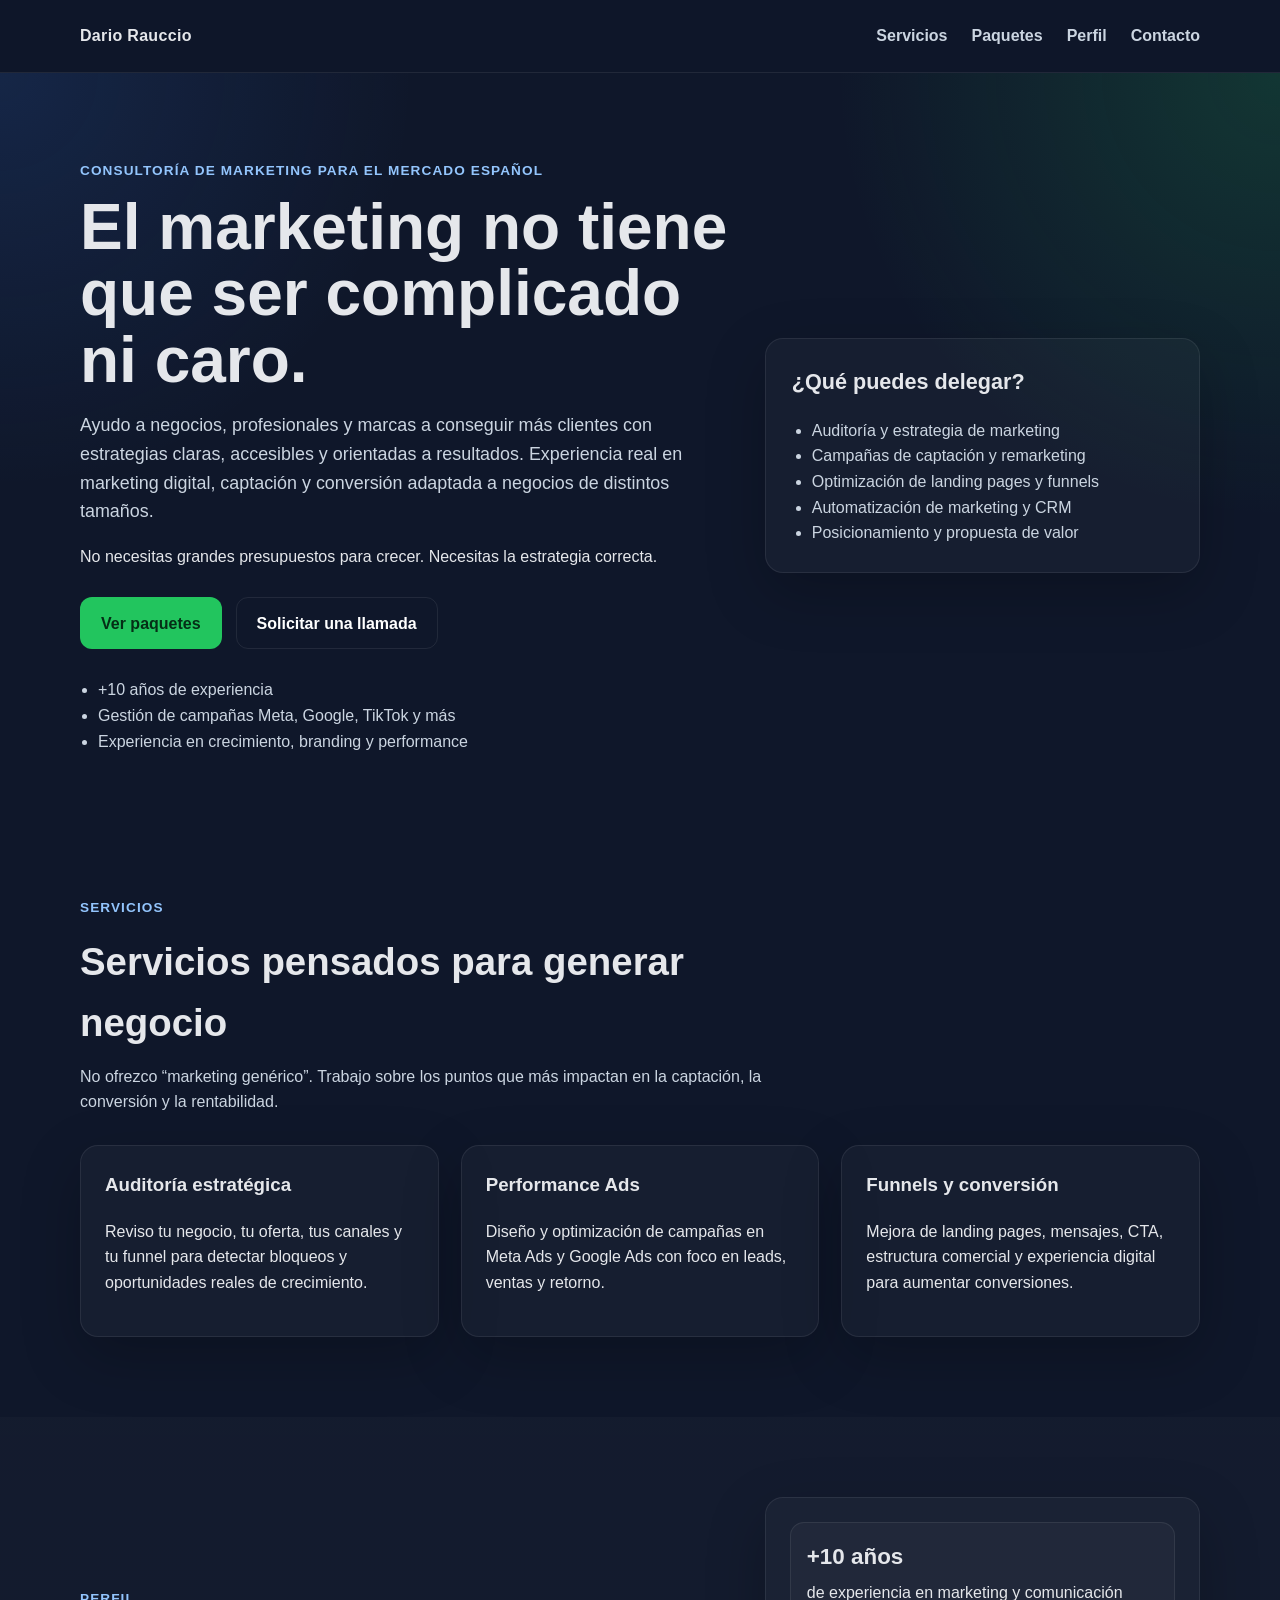
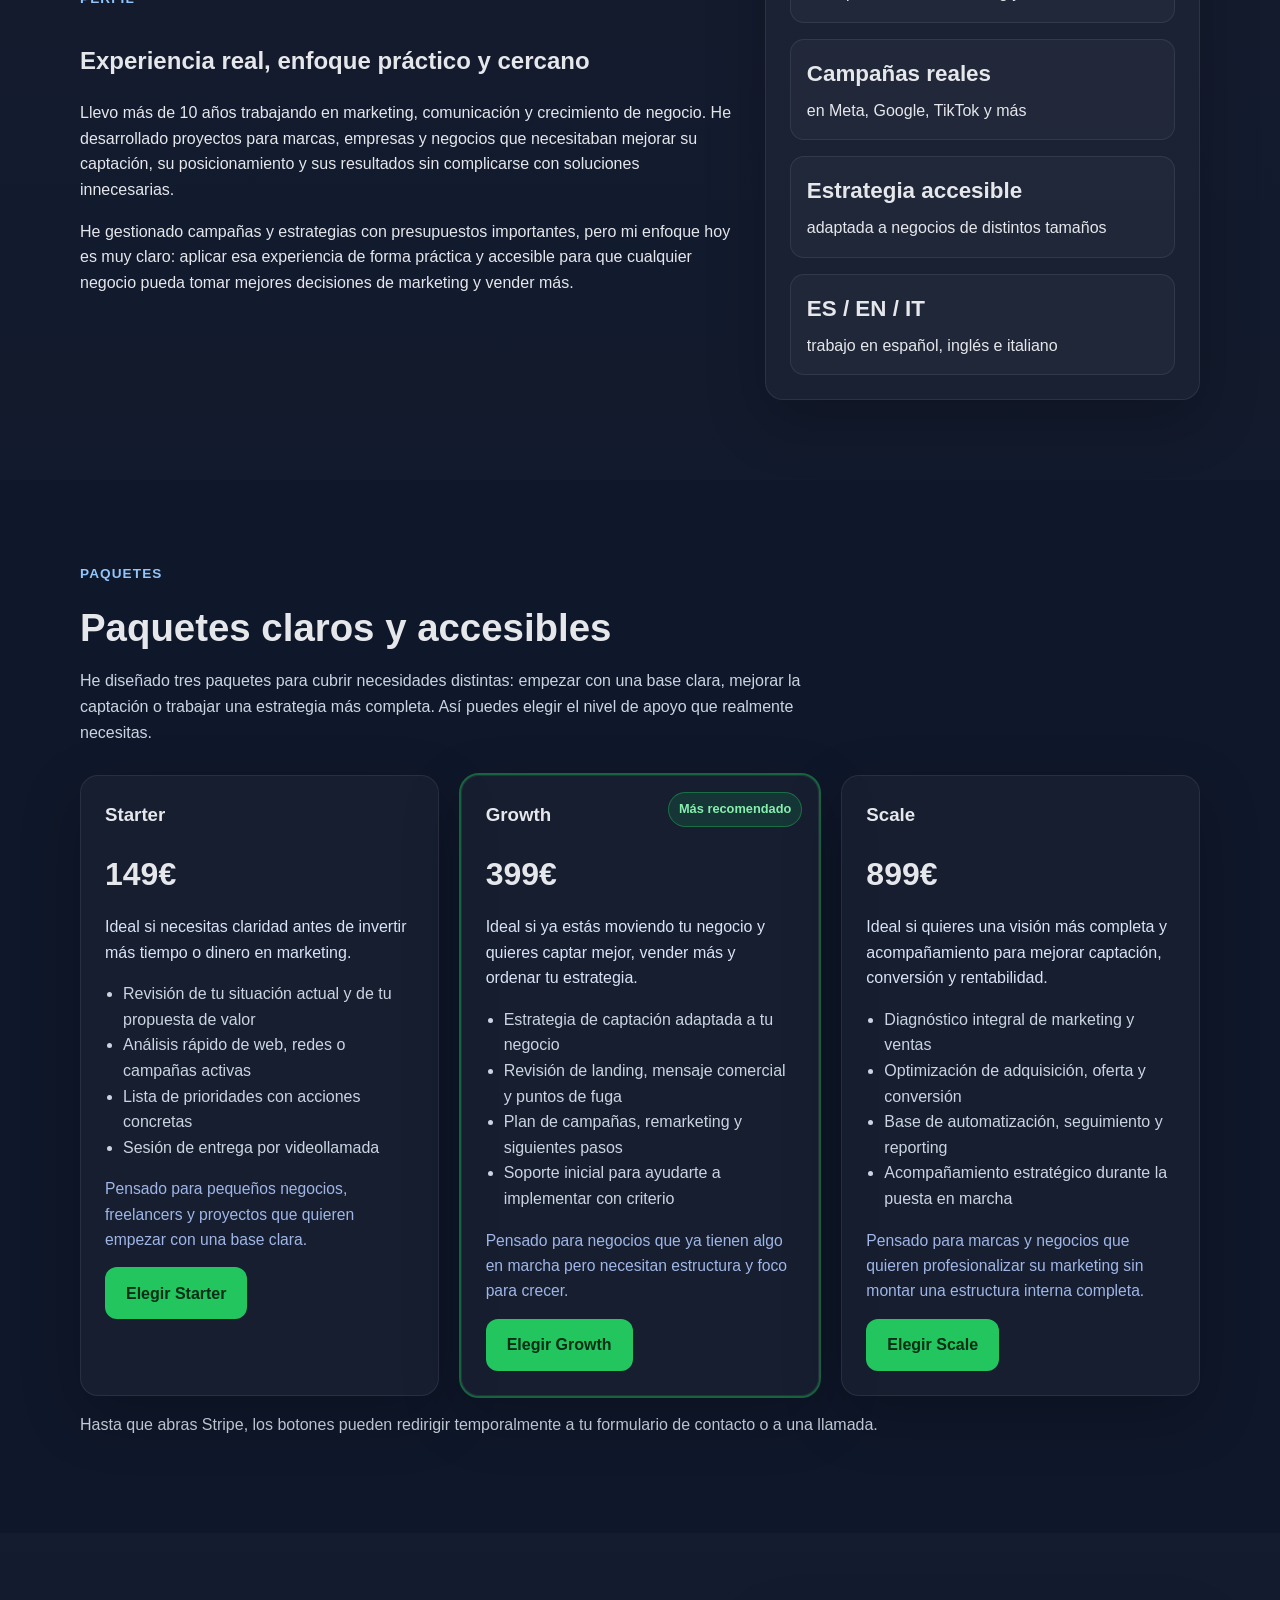
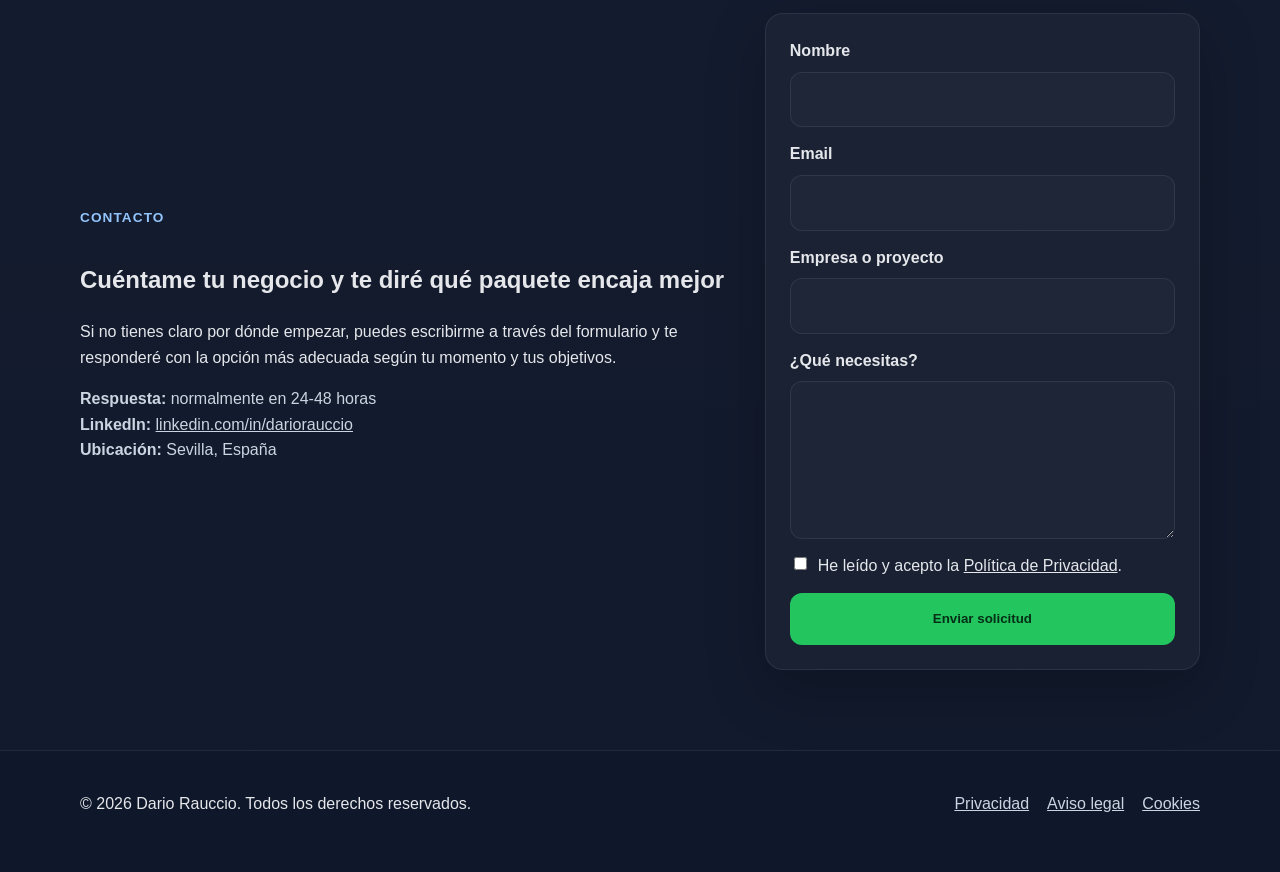
==== index.html @ 6ee41f01 "Add files via upload" ====
<!DOCTYPE html>
<html lang="es">
<head>
  <meta charset="UTF-8">
  <meta name="viewport" content="width=device-width, initial-scale=1.0">
  <title>Dario Rauccio | Consultor de Marketing en España</title>
  <meta name="description" content="Consultoría de marketing y digital marketing en España. Estrategia, performance ads, funnels y optimización de conversión para negocios que quieren crecer.">
  <meta name="robots" content="index,follow">
  <meta name="theme-color" content="#0f172a">
  <meta property="og:title" content="Dario Rauccio | Consultor de Marketing en España">
  <meta property="og:description" content="Estrategia, performance ads, funnels y crecimiento para negocios en España.">
  <meta property="og:type" content="website">
  <meta property="og:locale" content="es_ES">
  <link rel="stylesheet" href="styles.css">
  <script defer src="script.js"></script>
</head>
<body>
  <div class="topbar">
    <div class="container topbar-inner">
      <a href="#inicio" class="brand">Dario Rauccio</a>
      <button class="menu-toggle" aria-label="Abrir menú" aria-expanded="false">☰</button>
      <nav class="nav" id="mainNav">
        <a href="#servicios">Servicios</a>
        <a href="#paquetes">Paquetes</a>
        <a href="#sobre-mi">Perfil</a>
        <a href="#contacto">Contacto</a>
      </nav>
    </div>
  </div>

  <header class="hero" id="inicio">
    <div class="container hero-grid">
      <div>
        <span class="eyebrow">Consultoría de marketing para el mercado español</span>
        <h1>El marketing no tiene que ser complicado ni caro.</h1>
        <p class="lead">Ayudo a negocios, profesionales y marcas a conseguir más clientes con estrategias claras, accesibles y orientadas a resultados. Experiencia real en marketing digital, captación y conversión adaptada a negocios de distintos tamaños.</p>
        <p class="hero-soft-note">No necesitas grandes presupuestos para crecer. Necesitas la estrategia correcta.</p>
        <div class="hero-ctas">
          <a class="btn btn-primary" href="#paquetes">Ver paquetes</a>
          <a class="btn btn-secondary" href="#contacto">Solicitar una llamada</a>
        </div>
        <ul class="mini-proof" aria-label="Pruebas de credibilidad">
          <li>+10 años de experiencia</li>
          <li>Gestión de campañas Meta, Google, TikTok y más</li>
          <li>Experiencia en crecimiento, branding y performance</li>
        </ul>
      </div>
      <div class="hero-card">
        <h2>¿Qué puedes delegar?</h2>
        <ul>
          <li>Auditoría y estrategia de marketing</li>
          <li>Campañas de captación y remarketing</li>
          <li>Optimización de landing pages y funnels</li>
          <li>Automatización de marketing y CRM</li>
          <li>Posicionamiento y propuesta de valor</li>
        </ul>
      </div>
    </div>
  </header>

  <section class="section" id="servicios">
    <div class="container">
      <div class="section-head">
        <span class="eyebrow">Servicios</span>
        <h2>Servicios pensados para generar negocio</h2>
        <p>No ofrezco “marketing genérico”. Trabajo sobre los puntos que más impactan en la captación, la conversión y la rentabilidad.</p>
      </div>
      <div class="grid cards-3">
        <article class="card">
          <h3>Auditoría estratégica</h3>
          <p>Reviso tu negocio, tu oferta, tus canales y tu funnel para detectar bloqueos y oportunidades reales de crecimiento.</p>
        </article>
        <article class="card">
          <h3>Performance Ads</h3>
          <p>Diseño y optimización de campañas en Meta Ads y Google Ads con foco en leads, ventas y retorno.</p>
        </article>
        <article class="card">
          <h3>Funnels y conversión</h3>
          <p>Mejora de landing pages, mensajes, CTA, estructura comercial y experiencia digital para aumentar conversiones.</p>
        </article>
      </div>
    </div>
  </section>

  <section class="section alt" id="sobre-mi">
    <div class="container about-grid">
      <div>
        <span class="eyebrow">Perfil</span>
        <h2>Experiencia real, enfoque práctico y cercano</h2>
        <p>Llevo más de 10 años trabajando en marketing, comunicación y crecimiento de negocio. He desarrollado proyectos para marcas, empresas y negocios que necesitaban mejorar su captación, su posicionamiento y sus resultados sin complicarse con soluciones innecesarias.</p>
        <p>He gestionado campañas y estrategias con presupuestos importantes, pero mi enfoque hoy es muy claro: aplicar esa experiencia de forma práctica y accesible para que cualquier negocio pueda tomar mejores decisiones de marketing y vender más.</p>
      </div>
      <div class="stats-card">
        <div class="stat"><strong>+10 años</strong><span>de experiencia en marketing y comunicación</span></div>
        <div class="stat"><strong>Campañas reales</strong><span>en Meta, Google, TikTok y más</span></div>
        <div class="stat"><strong>Estrategia accesible</strong><span>adaptada a negocios de distintos tamaños</span></div>
        <div class="stat"><strong>ES / EN / IT</strong><span>trabajo en español, inglés e italiano</span></div>
      </div>
    </div>
  </section>

  <section class="section" id="paquetes">
    <div class="container">
      <div class="section-head">
        <span class="eyebrow">Paquetes</span>
        <h2>Paquetes claros y accesibles</h2>
        <p>He diseñado tres paquetes para cubrir necesidades distintas: empezar con una base clara, mejorar la captación o trabajar una estrategia más completa. Así puedes elegir el nivel de apoyo que realmente necesitas.</p>
      </div>
      <div class="grid pricing-grid">
        <article class="price-card">
          <h3>Starter</h3>
          <p class="price">149€</p>
          <p class="package-intro">Ideal si necesitas claridad antes de invertir más tiempo o dinero en marketing.</p>
          <ul>
            <li>Revisión de tu situación actual y de tu propuesta de valor</li>
            <li>Análisis rápido de web, redes o campañas activas</li>
            <li>Lista de prioridades con acciones concretas</li>
            <li>Sesión de entrega por videollamada</li>
          </ul>
          <p class="package-note">Pensado para pequeños negocios, freelancers y proyectos que quieren empezar con una base clara.</p>
          <a class="btn btn-primary stripe-link" data-link="STRIPE_PAYMENT_LINK_STARTER" href="#" rel="nofollow">Elegir Starter</a>
        </article>
        <article class="price-card featured">
          <div class="badge">Más recomendado</div>
          <h3>Growth</h3>
          <p class="price">399€</p>
          <p class="package-intro">Ideal si ya estás moviendo tu negocio y quieres captar mejor, vender más y ordenar tu estrategia.</p>
          <ul>
            <li>Estrategia de captación adaptada a tu negocio</li>
            <li>Revisión de landing, mensaje comercial y puntos de fuga</li>
            <li>Plan de campañas, remarketing y siguientes pasos</li>
            <li>Soporte inicial para ayudarte a implementar con criterio</li>
          </ul>
          <p class="package-note">Pensado para negocios que ya tienen algo en marcha pero necesitan estructura y foco para crecer.</p>
          <a class="btn btn-primary stripe-link" data-link="STRIPE_PAYMENT_LINK_GROWTH" href="#" rel="nofollow">Elegir Growth</a>
        </article>
        <article class="price-card">
          <h3>Scale</h3>
          <p class="price">899€</p>
          <p class="package-intro">Ideal si quieres una visión más completa y acompañamiento para mejorar captación, conversión y rentabilidad.</p>
          <ul>
            <li>Diagnóstico integral de marketing y ventas</li>
            <li>Optimización de adquisición, oferta y conversión</li>
            <li>Base de automatización, seguimiento y reporting</li>
            <li>Acompañamiento estratégico durante la puesta en marcha</li>
          </ul>
          <p class="package-note">Pensado para marcas y negocios que quieren profesionalizar su marketing sin montar una estructura interna completa.</p>
          <a class="btn btn-primary stripe-link" data-link="STRIPE_PAYMENT_LINK_SCALE" href="#" rel="nofollow">Elegir Scale</a>
        </article>
      </div>
      <p class="note">Hasta que abras Stripe, los botones pueden redirigir temporalmente a tu formulario de contacto o a una llamada.</p>
    </div>
  </section>

  <section class="section alt" id="contacto">
    <div class="container contact-grid">
      <div>
        <span class="eyebrow">Contacto</span>
        <h2>Cuéntame tu negocio y te diré qué paquete encaja mejor</h2>
        <p>Si no tienes claro por dónde empezar, puedes escribirme a través del formulario y te responderé con la opción más adecuada según tu momento y tus objetivos.</p>
        <ul class="contact-list">
          <li><strong>Respuesta:</strong> normalmente en 24-48 horas</li>
          <li><strong>LinkedIn:</strong> <a href="https://linkedin.com/in/dariorauccio" target="_blank" rel="noopener">linkedin.com/in/dariorauccio</a></li>
          <li><strong>Ubicación:</strong> Sevilla, España</li>
        </ul>
      </div>
      <form class="contact-form" action="https://formsubmit.co/TU_EMAIL_AQUI" method="POST">
        <input type="hidden" name="_subject" value="Nueva solicitud desde dariorauccio.com">
        <input type="hidden" name="_captcha" value="false">
        <input type="hidden" name="_next" value="https://dariorauccio.com/gracias.html">
        <label>
          Nombre
          <input type="text" name="nombre" required>
        </label>
        <label>
          Email
          <input type="email" name="email" required>
        </label>
        <label>
          Empresa o proyecto
          <input type="text" name="empresa">
        </label>
        <label>
          ¿Qué necesitas?
          <textarea name="mensaje" rows="5" required></textarea>
        </label>
        <label class="checkbox">
          <input type="checkbox" required>
          <span>He leído y acepto la <a href="privacidad.html">Política de Privacidad</a>.</span>
        </label>
        <button class="btn btn-primary" type="submit">Enviar solicitud</button>
      </form>
    </div>
  </section>

  <footer class="footer">
    <div class="container footer-inner">
      <p>© <span id="year"></span> Dario Rauccio. Todos los derechos reservados.</p>
      <div class="footer-links">
        <a href="privacidad.html">Privacidad</a>
        <a href="aviso-legal.html">Aviso legal</a>
        <a href="cookies.html">Cookies</a>
      </div>
    </div>
  </footer>
</body>
</html>
---- styles.css ----
:root {
  --bg: #0f172a;
  --bg-alt: #111827;
  --card: #1e293b;
  --text: #e5e7eb;
  --muted: #cbd5e1;
  --line: rgba(255,255,255,.08);
  --primary: #22c55e;
  --primary-dark: #16a34a;
  --white: #ffffff;
  --shadow: 0 20px 60px rgba(0,0,0,.22);
  --radius: 18px;
}

* { box-sizing: border-box; }
html { scroll-behavior: smooth; }
body {
  margin: 0;
  font-family: Inter, Arial, Helvetica, sans-serif;
  background: var(--bg);
  color: var(--text);
  line-height: 1.6;
}
a { color: inherit; }
img { max-width: 100%; height: auto; display: block; }
.container { width: min(1120px, 92%); margin: 0 auto; }
.section { padding: 80px 0; }
.alt { background: linear-gradient(180deg, rgba(255,255,255,.02), rgba(255,255,255,.01)); }
.eyebrow {
  display: inline-block;
  margin-bottom: 12px;
  font-size: .85rem;
  font-weight: 700;
  letter-spacing: .08em;
  text-transform: uppercase;
  color: #93c5fd;
}
.topbar {
  position: sticky;
  top: 0;
  z-index: 50;
  background: rgba(15,23,42,.9);
  backdrop-filter: blur(10px);
  border-bottom: 1px solid var(--line);
}
.topbar-inner {
  display: flex;
  align-items: center;
  justify-content: space-between;
  min-height: 72px;
  gap: 20px;
}
.brand {
  text-decoration: none;
  font-weight: 800;
  letter-spacing: .02em;
}
.nav {
  display: flex;
  gap: 24px;
}
.nav a {
  text-decoration: none;
  color: var(--muted);
  font-weight: 600;
}
.nav a:hover { color: var(--white); }
.menu-toggle {
  display: none;
  background: transparent;
  color: var(--white);
  border: 1px solid var(--line);
  border-radius: 10px;
  padding: 10px 12px;
}
.hero {
  padding: 84px 0 60px;
  background:
    radial-gradient(circle at top right, rgba(34,197,94,.18), transparent 30%),
    radial-gradient(circle at top left, rgba(59,130,246,.14), transparent 28%),
    var(--bg);
}
.hero-grid,
.about-grid,
.contact-grid {
  display: grid;
  grid-template-columns: 1.2fr .8fr;
  gap: 32px;
  align-items: center;
}
.hero h1 {
  font-size: clamp(2.3rem, 5vw, 4.5rem);
  line-height: 1.04;
  margin: 0 0 16px;
}
.lead { font-size: 1.12rem; color: var(--muted); max-width: 65ch; }
.hero-ctas { display: flex; flex-wrap: wrap; gap: 14px; margin: 28px 0; }
.btn {
  display: inline-flex;
  align-items: center;
  justify-content: center;
  min-height: 52px;
  padding: 0 20px;
  border-radius: 12px;
  text-decoration: none;
  font-weight: 800;
  border: 1px solid transparent;
  transition: .2s ease;
}
.btn-primary {
  background: var(--primary);
  color: #052e16;
}
.btn-primary:hover { background: var(--primary-dark); transform: translateY(-1px); }
.btn-secondary {
  border-color: var(--line);
  color: var(--white);
}
.btn-secondary:hover { background: rgba(255,255,255,.04); }
.mini-proof {
  margin: 22px 0 0;
  padding-left: 18px;
  color: var(--muted);
}
.hero-card,
.card,
.price-card,
.stats-card,
.contact-form,
.legal-card {
  background: rgba(255,255,255,.03);
  border: 1px solid var(--line);
  border-radius: var(--radius);
  box-shadow: var(--shadow);
}
.hero-card { padding: 26px; }
.hero-card h2 { margin-top: 0; font-size: 1.35rem; }
.hero-card ul { margin: 0; padding-left: 20px; color: var(--muted); }
.section-head { max-width: 760px; margin-bottom: 30px; }
.section-head h2 { margin: 0 0 10px; font-size: clamp(1.8rem, 3vw, 2.6rem); }
.section-head p { margin: 0; color: var(--muted); }
.grid { display: grid; gap: 22px; }
.cards-3 { grid-template-columns: repeat(3, 1fr); }
.card, .price-card { padding: 24px; }
.card h3, .price-card h3 { margin-top: 0; }
.price-card { position: relative; }
.price-card ul { padding-left: 18px; color: var(--muted); }
.price { font-size: 2rem; font-weight: 800; margin: 8px 0 14px; }
.pricing-grid { grid-template-columns: repeat(3, 1fr); align-items: stretch; }
.featured { outline: 2px solid rgba(34,197,94,.45); }
.badge {
  position: absolute;
  top: 16px;
  right: 16px;
  background: rgba(34,197,94,.14);
  border: 1px solid rgba(34,197,94,.4);
  color: #86efac;
  padding: 6px 10px;
  border-radius: 999px;
  font-size: .8rem;
  font-weight: 800;
}
.stats-card { padding: 24px; display: grid; gap: 16px; }
.stat {
  padding: 16px;
  border-radius: 14px;
  background: rgba(255,255,255,.03);
  border: 1px solid var(--line);
}
.stat strong {
  display: block;
  font-size: 1.4rem;
  margin-bottom: 6px;
}
.note { color: var(--muted); margin-top: 16px; }
.contact-list { list-style: none; padding: 0; color: var(--muted); }
.contact-form {
  padding: 24px;
  display: grid;
  gap: 14px;
}
.contact-form label { display: grid; gap: 8px; font-weight: 600; }
.contact-form input,
.contact-form textarea {
  width: 100%;
  background: rgba(255,255,255,.02);
  color: var(--white);
  border: 1px solid var(--line);
  border-radius: 12px;
  padding: 14px 14px;
  font: inherit;
}
.checkbox {
  display: flex !important;
  align-items: flex-start;
  gap: 10px;
  font-weight: 400 !important;
}
.checkbox input { width: auto; margin-top: 4px; }
.footer {
  border-top: 1px solid var(--line);
  padding: 24px 0 40px;
}
.footer-inner {
  display: flex;
  align-items: center;
  justify-content: space-between;
  gap: 16px;
  flex-wrap: wrap;
}
.footer-links { display: flex; gap: 18px; color: var(--muted); }

.legal-wrapper { padding: 70px 0; }
.legal-card {
  padding: 28px;
  width: min(900px, 92%);
  margin: 0 auto;
}
.legal-card h1 { margin-top: 0; font-size: clamp(2rem, 3vw, 2.8rem); }
.legal-card h2 { margin-top: 28px; }
.legal-card p, .legal-card li { color: var(--muted); }

@media (max-width: 980px) {
  .cards-3,
  .pricing-grid,
  .hero-grid,
  .about-grid,
  .contact-grid {
    grid-template-columns: 1fr;
  }
}

@media (max-width: 760px) {
  .section { padding: 64px 0; }
  .menu-toggle { display: inline-flex; }
  .nav {
    position: absolute;
    top: 72px;
    left: 0;
    right: 0;
    background: rgba(15,23,42,.98);
    border-bottom: 1px solid var(--line);
    display: none;
    flex-direction: column;
    padding: 14px 4%;
    gap: 14px;
  }
  .nav.open { display: flex; }
  .hero { padding-top: 56px; }
  .hero h1 { font-size: 2.2rem; }
  .lead { font-size: 1rem; }
  .btn { width: 100%; }
  .hero-ctas { flex-direction: column; }
}


.hero-soft-note {
  margin-top: 1rem;
  color: var(--text-soft);
  font-size: 1rem;
}


.package-intro{
  margin: 0 0 14px;
  color: #d9e3f7;
}

.package-note{
  margin-top: 14px;
  color: #9fb6e6;
  font-size: 0.98rem;
}
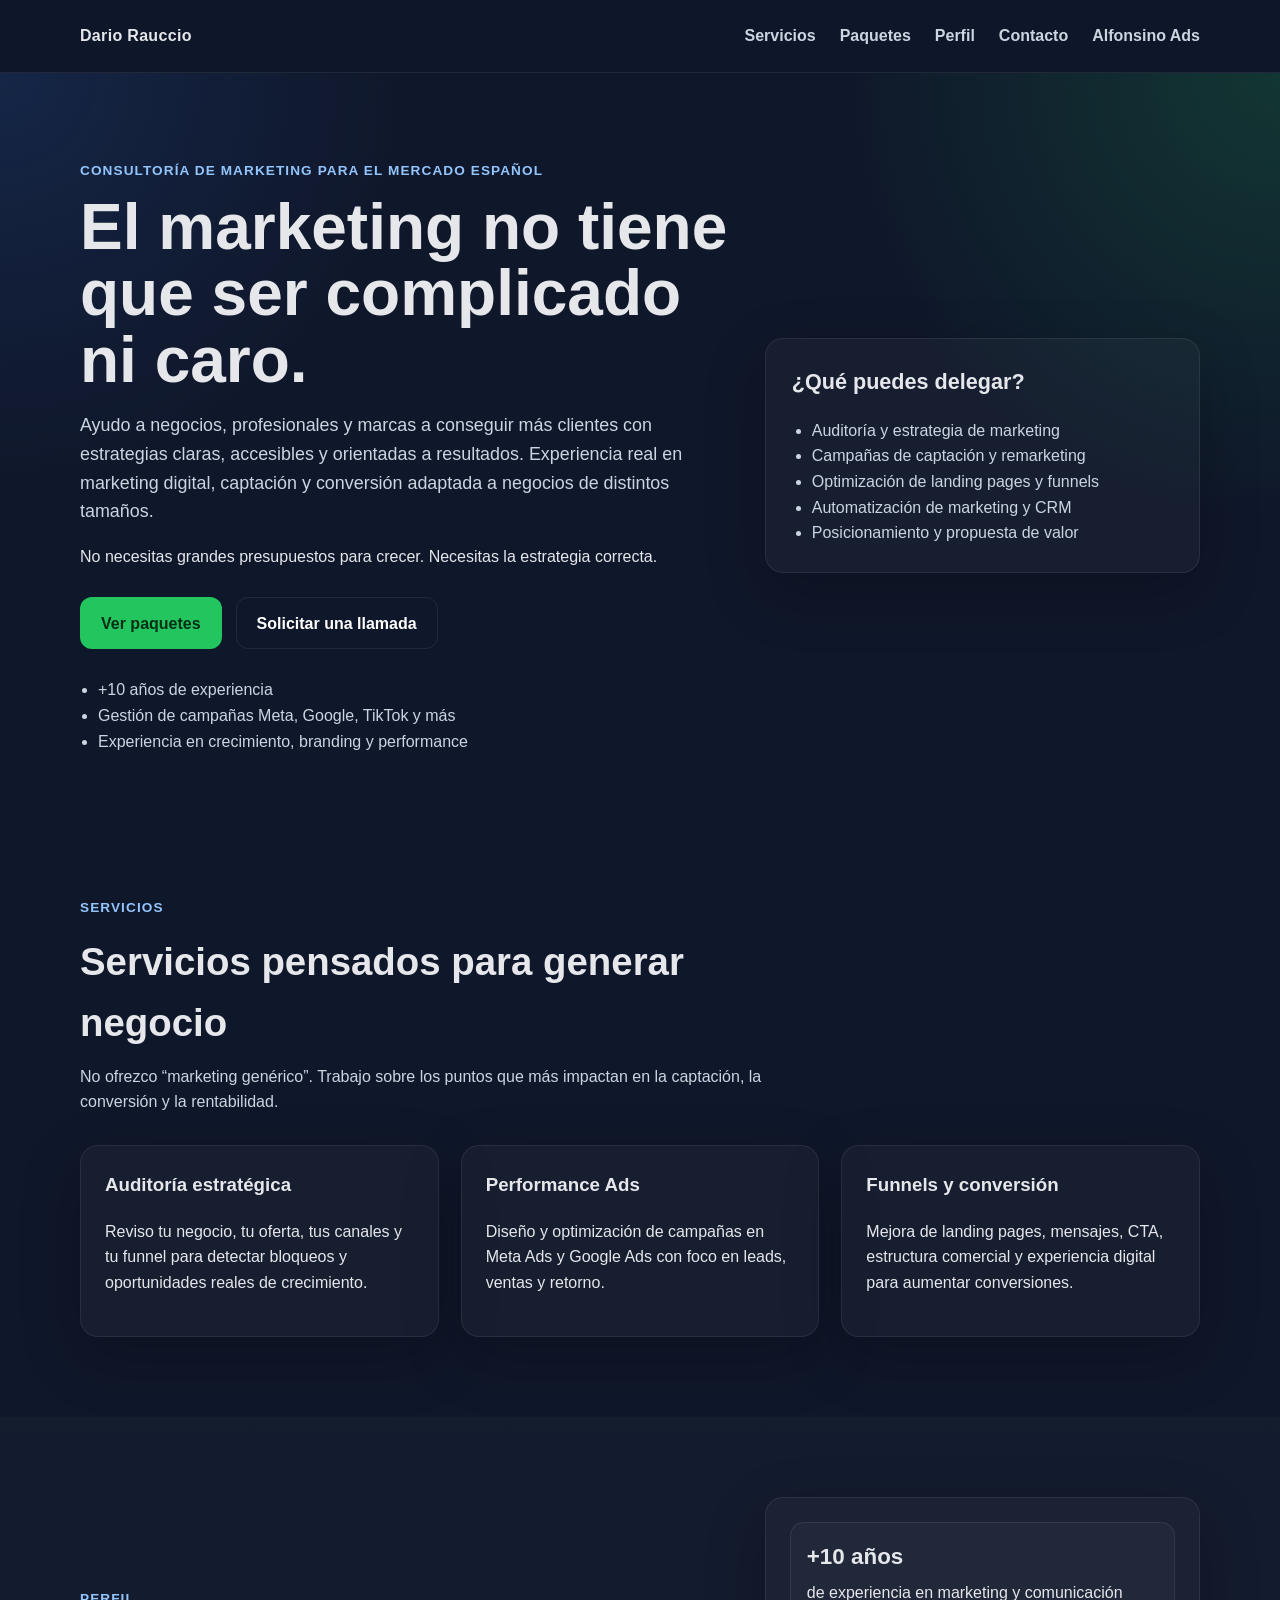
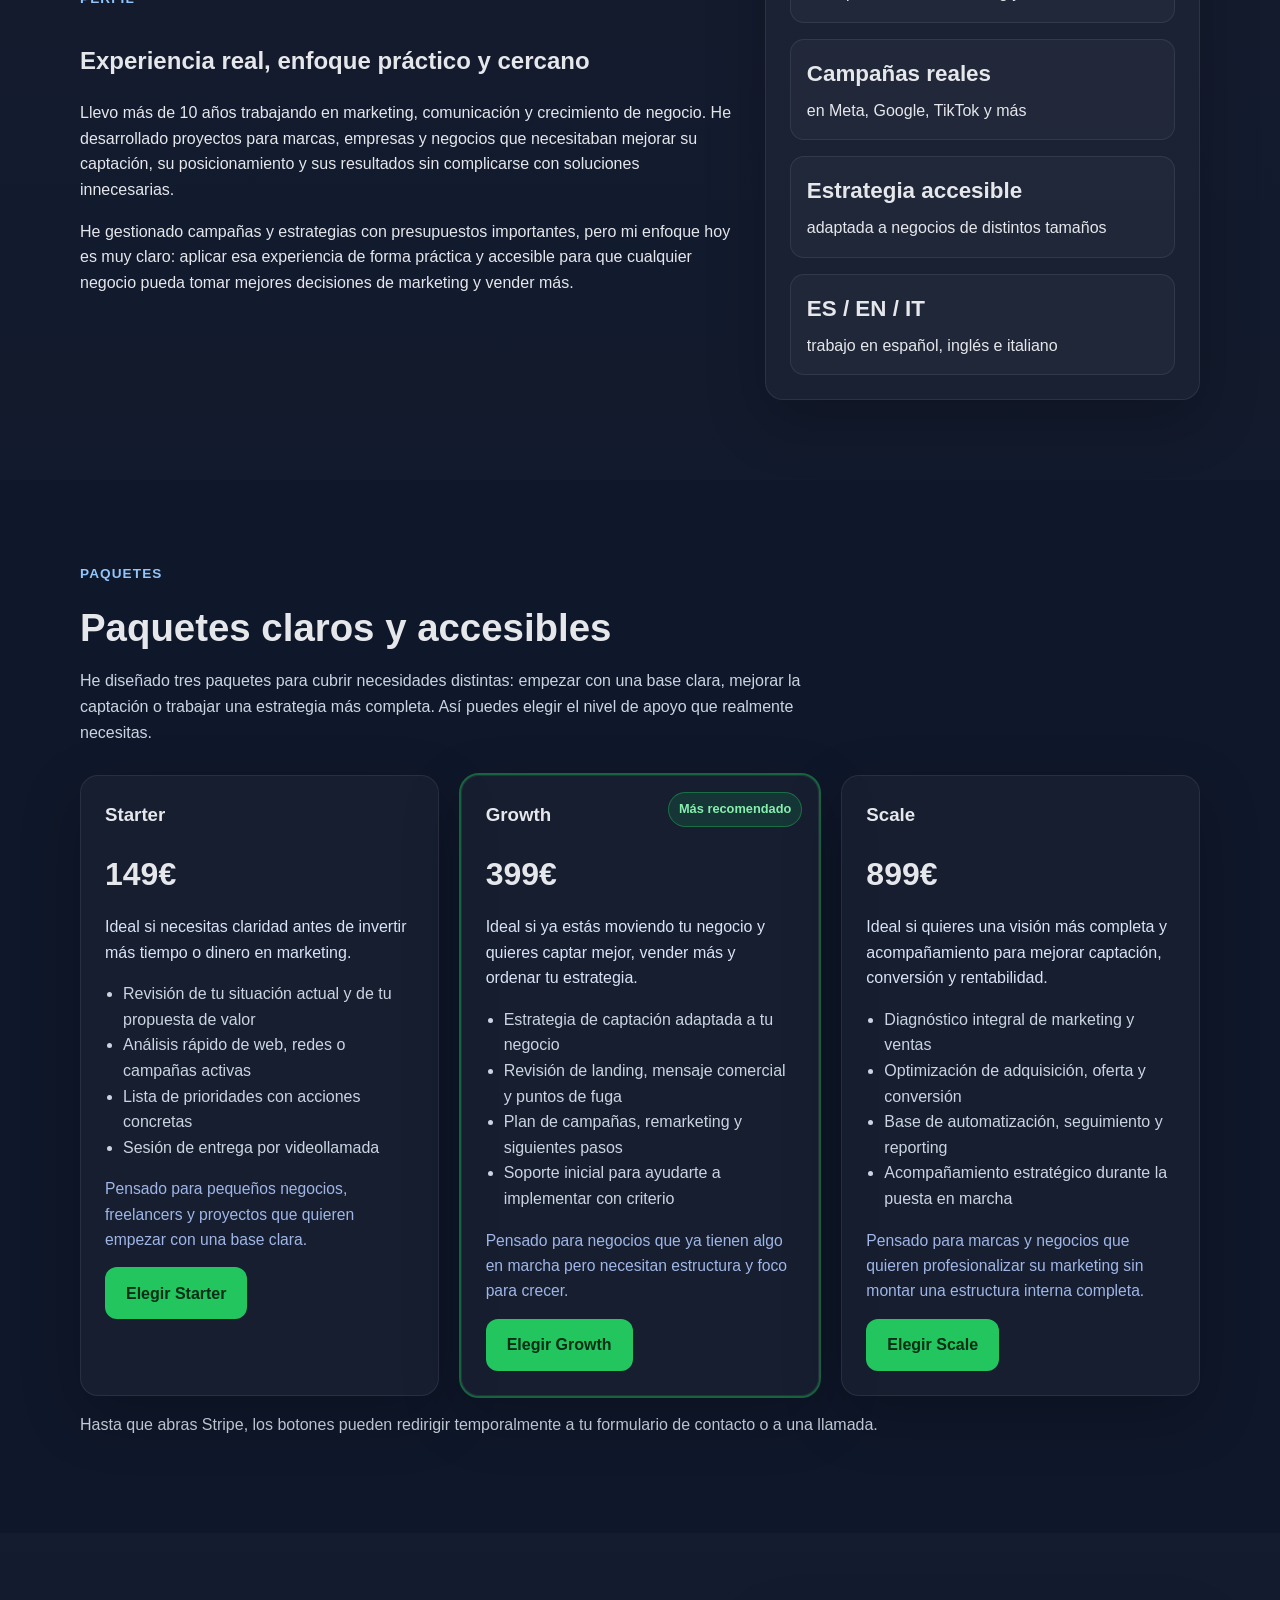
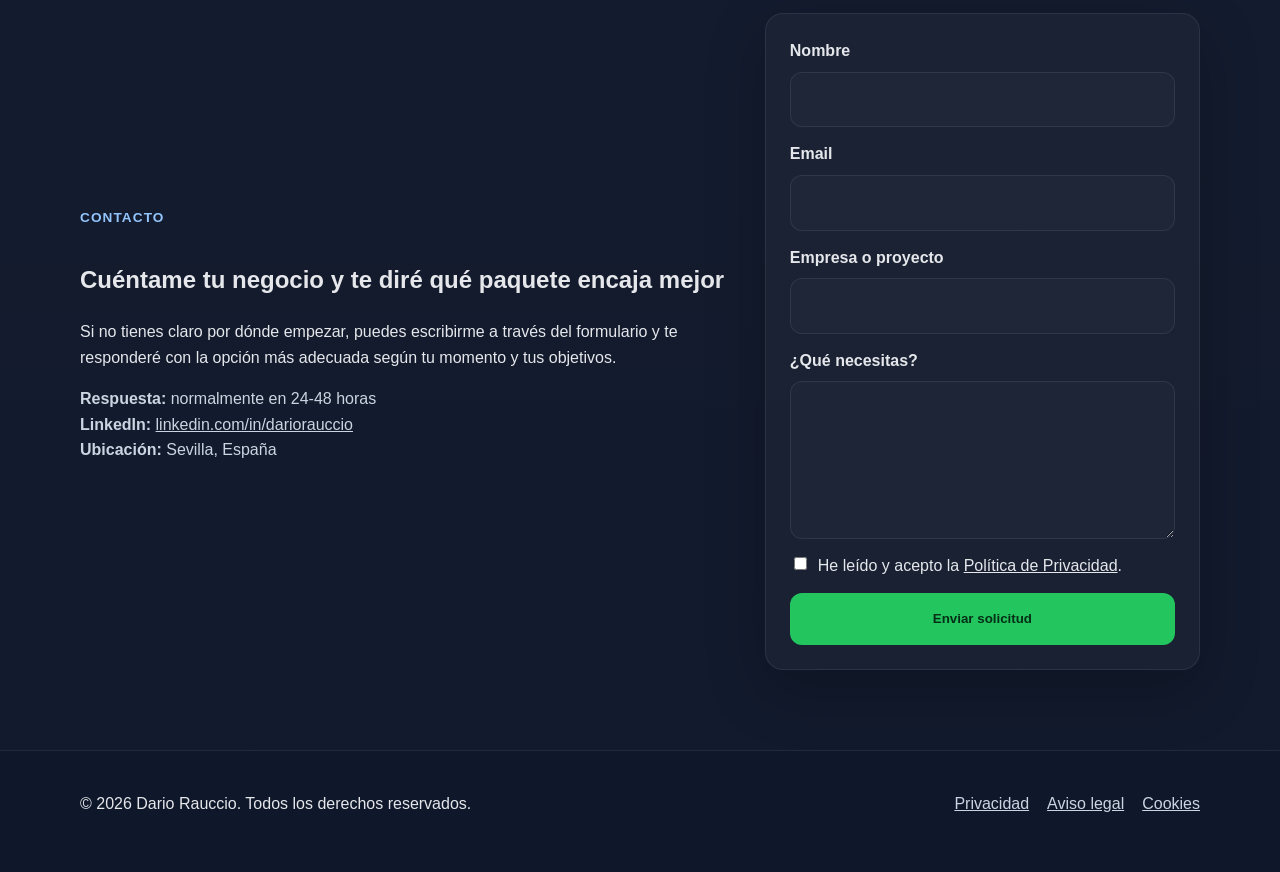
==== commit b7a7b152: "Clarify access to Alfonsino creatives" ====
--- a/index.html
+++ b/index.html
@@ -24,6 +24,7 @@
         <a href="#paquetes">Paquetes</a>
         <a href="#sobre-mi">Perfil</a>
         <a href="#contacto">Contacto</a>
+        <a href="alfonsino-meta-ads.html">Alfonsino Ads</a>
       </nav>
     </div>
   </div>
--- a/styles.css
+++ b/styles.css
@@ -271,3 +271,416 @@
   color: #9fb6e6;
   font-size: 0.98rem;
 }
+
+/* Alfonsino Meta Ads concept page */
+.ads-page {
+  --alf-blue: #0583ff;
+  --alf-blue-dark: #006be0;
+  --alf-yellow: #ffe45c;
+  background: var(--alf-blue);
+  color: #fff;
+}
+.ads-topbar {
+  background: rgba(5, 131, 255, .88);
+}
+.ads-hero {
+  padding: 84px 0 72px;
+  background:
+    radial-gradient(circle at 80% 15%, rgba(255,255,255,.22), transparent 24%),
+    linear-gradient(180deg, #0787ff 0%, #0077f3 100%);
+  overflow: hidden;
+}
+.ads-hero-grid,
+.copy-grid,
+.production-grid {
+  display: grid;
+  grid-template-columns: 1fr 1fr;
+  gap: 34px;
+  align-items: center;
+}
+.ads-hero h1 {
+  max-width: 780px;
+  margin: 0 0 18px;
+  font-size: clamp(2.5rem, 5.4vw, 5rem);
+  line-height: .98;
+}
+.ads-eyebrow { color: #d7ecff; }
+.ads-btn-primary {
+  background: #fff;
+  color: var(--alf-blue-dark);
+}
+.ads-btn-primary:hover { transform: translateY(-1px); }
+.ads-btn-secondary {
+  border-color: rgba(255,255,255,.45);
+  color: #fff;
+}
+.phone-mockup {
+  width: min(380px, 100%);
+  margin-left: auto;
+  padding: 16px;
+  border-radius: 42px;
+  background: rgba(255,255,255,.22);
+  box-shadow: 0 30px 80px rgba(0, 36, 83, .34);
+}
+.ad-preview,
+.variant-screen {
+  position: relative;
+  min-height: 640px;
+  padding: 28px;
+  overflow: hidden;
+  border-radius: 30px;
+  background: var(--alf-blue);
+  box-shadow: inset 0 0 0 1px rgba(255,255,255,.24);
+}
+.alf-logo,
+.variant-logo {
+  display: inline-flex;
+  align-items: center;
+  gap: 8px;
+  font-size: 1.6rem;
+  font-weight: 900;
+  letter-spacing: .01em;
+}
+.alf-mark {
+  display: inline-grid;
+  place-items: center;
+  width: 38px;
+  height: 30px;
+  border-radius: 50% 50% 42% 42%;
+  background: #fff;
+  color: var(--alf-blue);
+  font-size: .7rem;
+}
+.summer-tag {
+  margin: 54px 0 6px;
+  font-weight: 900;
+  font-size: clamp(2.4rem, 8vw, 4.6rem);
+  line-height: .92;
+}
+.ad-preview h2 {
+  max-width: 300px;
+  margin: 0;
+  font-size: 1.42rem;
+  line-height: 1.18;
+}
+.food-stage {
+  position: absolute;
+  inset: auto 22px 88px;
+  height: 250px;
+}
+.food-card,
+.delivery-bag {
+  position: absolute;
+  display: grid;
+  place-items: center;
+  background: #f3d0a3;
+  box-shadow: 0 18px 36px rgba(0, 45, 95, .28);
+}
+.food-card {
+  width: 132px;
+  height: 112px;
+  border-radius: 28px;
+  font-size: 4.4rem;
+  animation: floatIn 5.6s ease-in-out infinite;
+}
+.burger { left: 8px; bottom: 28px; transform: rotate(-8deg); }
+.bowl { right: 6px; bottom: 0; animation-delay: .35s; }
+.delivery-bag {
+  right: 34px;
+  top: 4px;
+  width: 132px;
+  height: 150px;
+  border-radius: 8px 8px 18px 18px;
+  color: #7b5b35;
+  font-weight: 900;
+  transform: rotate(4deg);
+}
+.app-cta,
+.variant-cta {
+  position: absolute;
+  right: 24px;
+  bottom: 24px;
+  padding: 12px 16px;
+  border-radius: 999px;
+  background: #fff;
+  color: var(--alf-blue-dark);
+  font-weight: 900;
+  animation: ctaPulse 1.8s ease-in-out infinite;
+}
+.spark {
+  position: absolute;
+  color: #fff;
+  font-size: 2.1rem;
+  animation: twinkle 1.8s ease-in-out infinite;
+}
+.spark-one { left: 28px; top: 8px; }
+.spark-two { right: 10px; top: 112px; animation-delay: .5s; }
+.ads-section { background: #fff; color: #0f172a; }
+.ads-section.alt { background: #eaf5ff; }
+.ads-card,
+.variant-card,
+.script-card {
+  background: #fff;
+  border: 1px solid rgba(0, 77, 162, .12);
+  box-shadow: 0 18px 50px rgba(0, 65, 137, .12);
+}
+.ads-card p,
+.variant-card p,
+.spec-list,
+.script-card p,
+.copy-list { color: #38506b; }
+.variant-grid {
+  display: grid;
+  grid-template-columns: repeat(4, 1fr);
+  gap: 18px;
+}
+.variant-card {
+  padding: 16px;
+  border-radius: 24px;
+}
+.variant-card h3 { margin-bottom: 8px; }
+.variant-screen {
+  min-height: 390px;
+  border-radius: 22px;
+  padding: 18px;
+}
+.variant-screen strong {
+  display: block;
+  margin-top: 42px;
+  font-size: 1.85rem;
+  line-height: 1;
+}
+.variant-food {
+  position: absolute;
+  font-size: 3.6rem;
+  white-space: nowrap;
+}
+.row-one { left: 16px; bottom: 118px; animation: slideFood 4s ease-in-out infinite; }
+.row-two { left: 68px; bottom: 66px; animation: slideFood 4s ease-in-out infinite reverse; }
+.promo-badge {
+  position: absolute;
+  top: 78px;
+  right: 20px;
+  padding: 12px 14px;
+  border-radius: 999px;
+  background: var(--alf-yellow);
+  color: #663c00;
+  font-weight: 900;
+  animation: ctaPulse 1.4s ease-in-out infinite;
+}
+.big-food {
+  left: 50%;
+  bottom: 82px;
+  transform: translateX(-50%);
+  font-size: 6rem;
+  animation: floatIn 4s ease-in-out infinite;
+}
+.map-dots {
+  position: absolute;
+  inset: 124px 18px 90px;
+  border-radius: 24px;
+  background:
+    linear-gradient(135deg, rgba(255,255,255,.18), rgba(255,255,255,.04)),
+    repeating-linear-gradient(45deg, rgba(255,255,255,.12) 0 2px, transparent 2px 18px);
+}
+.map-dots i {
+  position: absolute;
+  width: 17px;
+  height: 17px;
+  border-radius: 50%;
+  background: #fff;
+  animation: dotPing 1.7s ease-in-out infinite;
+}
+.map-dots i:nth-child(1) { left: 22%; top: 28%; }
+.map-dots i:nth-child(2) { right: 22%; top: 45%; animation-delay: .35s; }
+.map-dots i:nth-child(3) { left: 48%; bottom: 20%; animation-delay: .7s; }
+.delivery-bag.mini {
+  left: 36px;
+  right: auto;
+  top: auto;
+  bottom: 92px;
+  width: 86px;
+  height: 98px;
+  font-size: .8rem;
+  animation: bagRoute 4s ease-in-out infinite;
+}
+.countdown-chips {
+  position: absolute;
+  left: 18px;
+  right: 18px;
+  bottom: 92px;
+  display: flex;
+  justify-content: space-between;
+}
+.countdown-chips span {
+  display: grid;
+  place-items: center;
+  width: 70px;
+  height: 70px;
+  border-radius: 22px;
+  background: rgba(255,255,255,.92);
+  font-size: 2.5rem;
+  animation: chipPop 3s ease-in-out infinite;
+}
+.countdown-chips span:nth-child(2) { animation-delay: .35s; }
+.countdown-chips span:nth-child(3) { animation-delay: .7s; }
+.copy-list,
+.spec-list { padding-left: 22px; }
+.copy-list li,
+.spec-list li { margin-bottom: 12px; }
+.script-card { padding: 24px; border-radius: 24px; }
+.ads-footer { background: #0578ee; border-top-color: rgba(255,255,255,.22); }
+
+@keyframes floatIn {
+  0%, 100% { transform: translateY(0) rotate(-4deg); }
+  50% { transform: translateY(-16px) rotate(4deg); }
+}
+@keyframes ctaPulse {
+  0%, 100% { transform: scale(1); }
+  50% { transform: scale(1.06); }
+}
+@keyframes twinkle {
+  0%, 100% { opacity: .4; transform: scale(.82) rotate(0deg); }
+  50% { opacity: 1; transform: scale(1.2) rotate(12deg); }
+}
+@keyframes slideFood {
+  0%, 100% { transform: translateX(-20px); }
+  50% { transform: translateX(26px); }
+}
+@keyframes dotPing {
+  0%, 100% { box-shadow: 0 0 0 0 rgba(255,255,255,.46); transform: scale(1); }
+  50% { box-shadow: 0 0 0 18px rgba(255,255,255,0); transform: scale(1.2); }
+}
+@keyframes bagRoute {
+  0%, 100% { transform: translate(0, 0) rotate(-5deg); }
+  50% { transform: translate(92px, -34px) rotate(6deg); }
+}
+@keyframes chipPop {
+  0%, 100% { transform: translateY(0) scale(.96); }
+  50% { transform: translateY(-14px) scale(1.05); }
+}
+
+@media (max-width: 1100px) {
+  .variant-grid { grid-template-columns: repeat(2, 1fr); }
+}
+
+@media (max-width: 760px) {
+  .ads-hero-grid,
+  .copy-grid,
+  .production-grid { grid-template-columns: 1fr; }
+  .phone-mockup { margin: 0; }
+  .ad-preview { min-height: 560px; }
+  .variant-grid { grid-template-columns: 1fr; }
+}
+.dynamic-kit-grid {
+  display: grid;
+  grid-template-columns: repeat(4, 1fr);
+  gap: 18px;
+  margin: 28px 0;
+}
+.dynamic-kit-card {
+  padding: 22px;
+  border-radius: 22px;
+  background: #eaf5ff;
+  border: 1px solid rgba(0, 77, 162, .12);
+  box-shadow: 0 16px 44px rgba(0, 65, 137, .10);
+}
+.dynamic-kit-card strong {
+  display: block;
+  color: var(--alf-blue-dark);
+  font-size: 2.4rem;
+  line-height: 1;
+}
+.dynamic-kit-card span {
+  display: block;
+  margin-top: 8px;
+  color: #38506b;
+  font-weight: 700;
+}
+.asset-links {
+  display: flex;
+  flex-wrap: wrap;
+  gap: 14px;
+  margin: 20px 0 26px;
+}
+.blue-outline {
+  border-color: rgba(0, 107, 224, .28);
+  color: var(--alf-blue-dark);
+}
+.matrix-table-wrap {
+  overflow-x: auto;
+  border-radius: 22px;
+  border: 1px solid rgba(0, 77, 162, .12);
+  box-shadow: 0 16px 44px rgba(0, 65, 137, .10);
+}
+.matrix-table {
+  width: 100%;
+  min-width: 760px;
+  border-collapse: collapse;
+  background: #fff;
+}
+.matrix-table th,
+.matrix-table td {
+  padding: 16px;
+  text-align: left;
+  border-bottom: 1px solid rgba(0, 77, 162, .10);
+}
+.matrix-table th {
+  color: #0f172a;
+  background: #eaf5ff;
+}
+.matrix-table td { color: #38506b; }
+
+@media (max-width: 760px) {
+  .dynamic-kit-grid { grid-template-columns: repeat(2, 1fr); }
+}
+.access-grid {
+  display: grid;
+  grid-template-columns: 1.05fr .95fr;
+  gap: 28px;
+  align-items: start;
+}
+.access-steps {
+  padding-left: 22px;
+  color: #38506b;
+}
+.access-steps li { margin-bottom: 14px; }
+.access-steps code {
+  padding: 3px 6px;
+  border-radius: 8px;
+  background: #eaf5ff;
+  color: var(--alf-blue-dark);
+  font-weight: 800;
+}
+.access-card {
+  display: grid;
+  gap: 12px;
+  padding: 24px;
+  border-radius: 24px;
+  background: #eaf5ff;
+  border: 1px solid rgba(0, 77, 162, .12);
+  box-shadow: 0 18px 50px rgba(0, 65, 137, .12);
+}
+.access-card h3 { margin: 0; }
+.access-card a {
+  display: flex;
+  align-items: center;
+  justify-content: space-between;
+  gap: 12px;
+  padding: 12px 14px;
+  border-radius: 14px;
+  background: #fff;
+  color: var(--alf-blue-dark);
+  font-weight: 900;
+  text-decoration: none;
+}
+.access-card a::after { content: "↗"; }
+.access-note {
+  margin: 8px 0 0;
+  color: #38506b;
+  font-size: .95rem;
+}
+
+@media (max-width: 760px) {
+  .access-grid { grid-template-columns: 1fr; }
+}
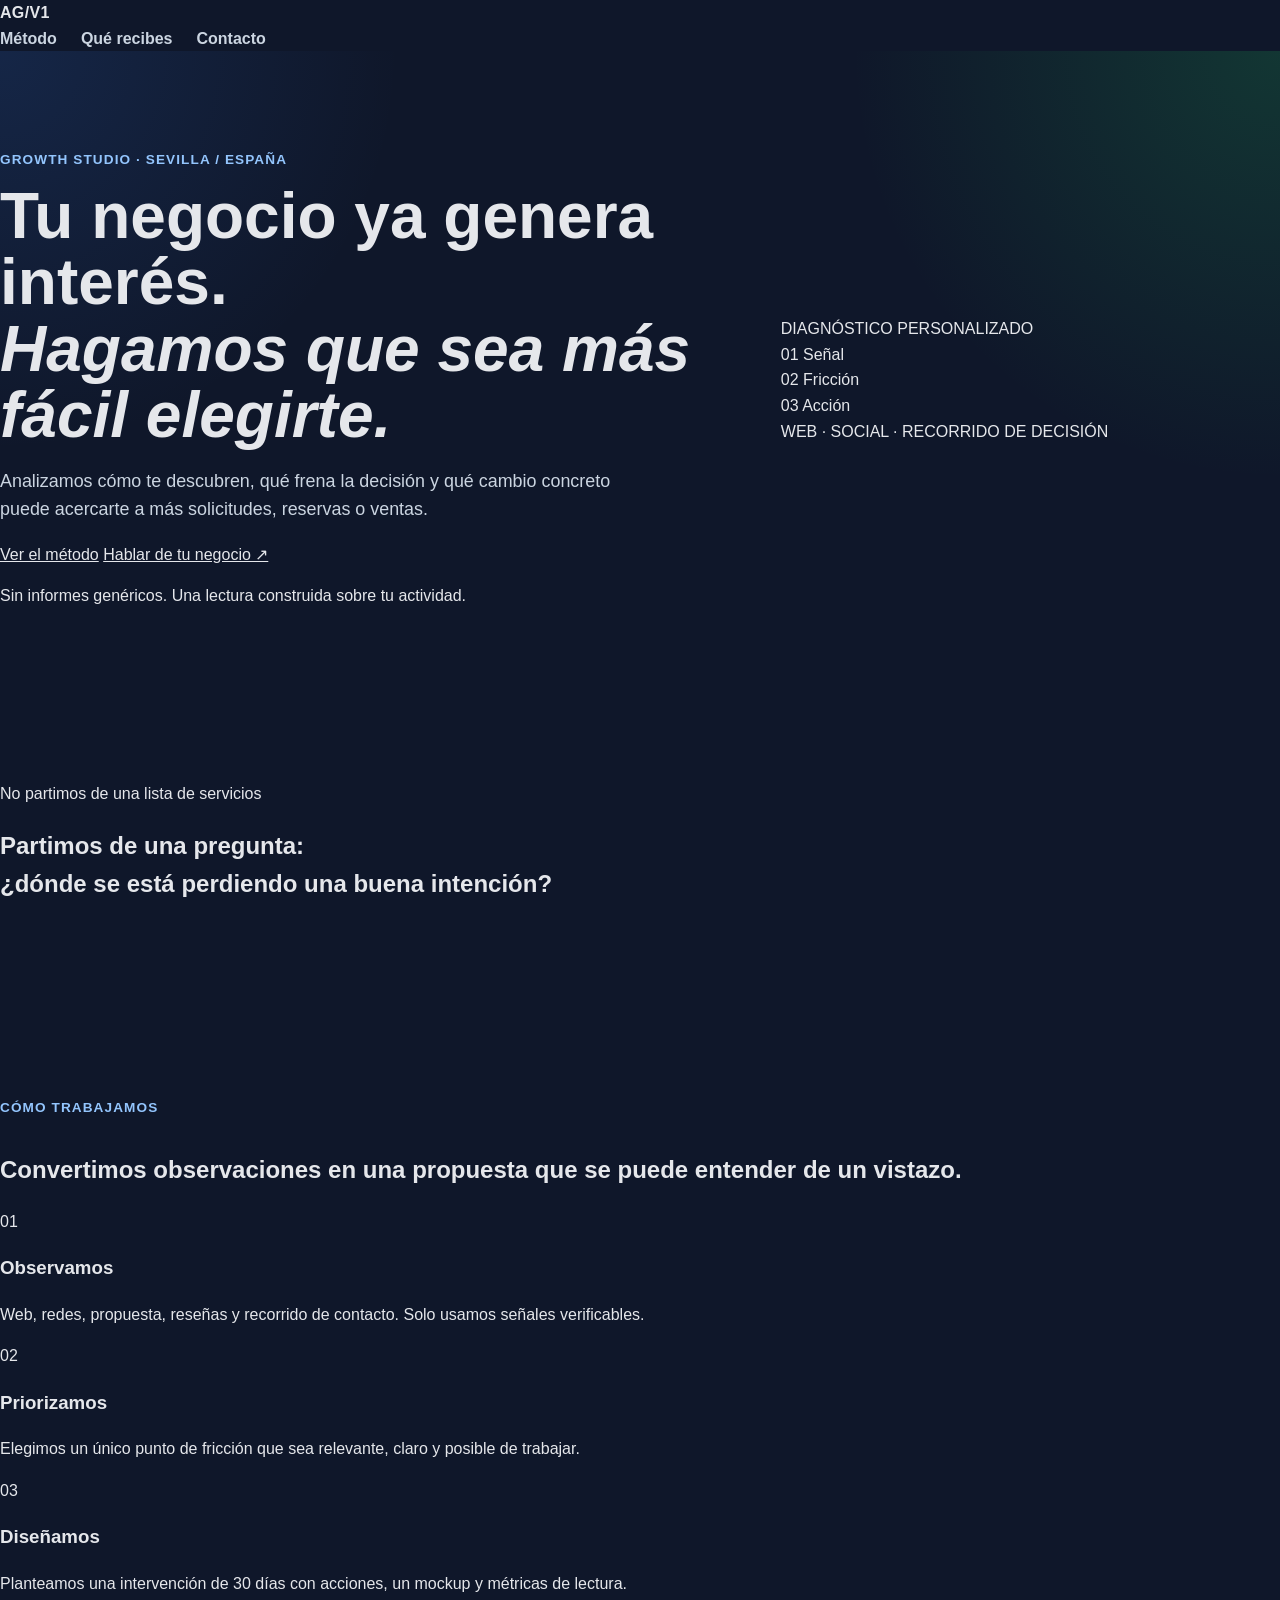
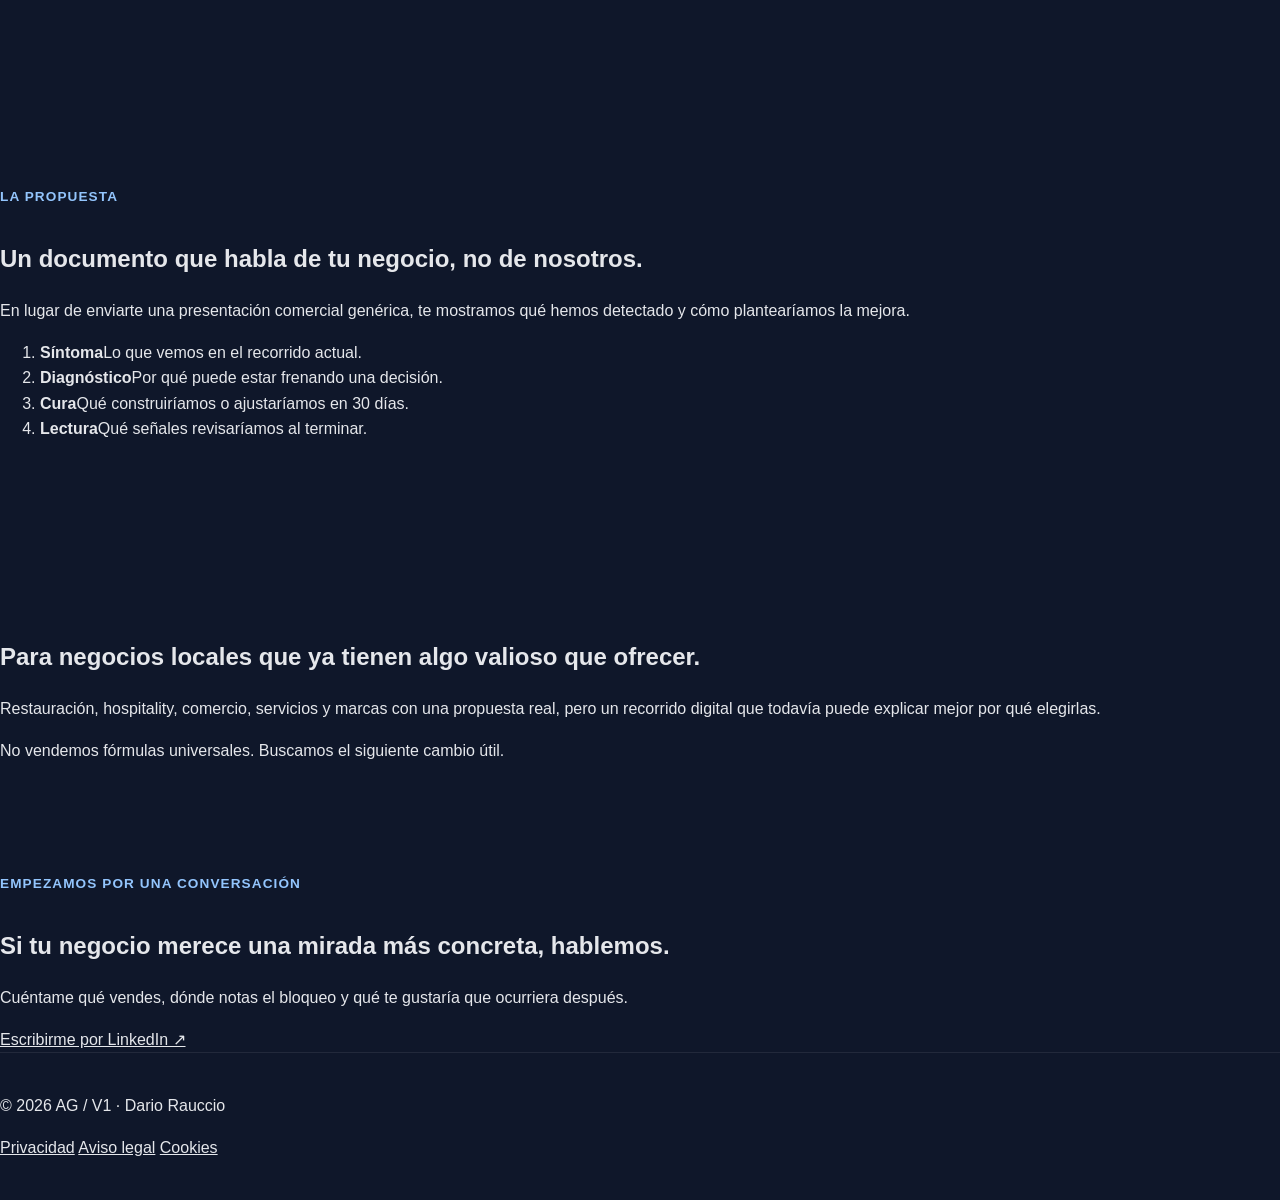
==== commit 7cbc0c51: "Create AG V1 agency landing page" ====
--- a/index.html
+++ b/index.html
@@ -3,201 +3,126 @@
 <head>
   <meta charset="UTF-8">
   <meta name="viewport" content="width=device-width, initial-scale=1.0">
-  <title>Dario Rauccio | Consultor de Marketing en España</title>
-  <meta name="description" content="Consultoría de marketing y digital marketing en España. Estrategia, performance ads, funnels y optimización de conversión para negocios que quieren crecer.">
+  <title>AG / V1 — Diagnóstico de crecimiento para negocios locales</title>
+  <meta name="description" content="Detectamos fricciones de web, redes y conversión y las convertimos en un plan de acción claro para negocios locales.">
   <meta name="robots" content="index,follow">
-  <meta name="theme-color" content="#0f172a">
-  <meta property="og:title" content="Dario Rauccio | Consultor de Marketing en España">
-  <meta property="og:description" content="Estrategia, performance ads, funnels y crecimiento para negocios en España.">
+  <meta name="theme-color" content="#0a0f1f">
+  <meta property="og:title" content="AG / V1 — Diagnóstico de crecimiento">
+  <meta property="og:description" content="Una mirada concreta a lo que hoy hace más difícil elegir tu negocio.">
   <meta property="og:type" content="website">
   <meta property="og:locale" content="es_ES">
   <link rel="stylesheet" href="styles.css">
   <script defer src="script.js"></script>
 </head>
 <body>
-  <div class="topbar">
-    <div class="container topbar-inner">
-      <a href="#inicio" class="brand">Dario Rauccio</a>
+  <header class="site-header">
+    <div class="wrap nav-wrap">
+      <a class="brand" href="#inicio" aria-label="AG V1 inicio">AG<span>/</span>V1</a>
       <button class="menu-toggle" aria-label="Abrir menú" aria-expanded="false">☰</button>
-      <nav class="nav" id="mainNav">
-        <a href="#servicios">Servicios</a>
-        <a href="#paquetes">Paquetes</a>
-        <a href="#sobre-mi">Perfil</a>
+      <nav id="mainNav" class="nav">
+        <a href="#metodo">Método</a>
+        <a href="#entregable">Qué recibes</a>
         <a href="#contacto">Contacto</a>
-        <a href="alfonsino-meta-ads.html">Alfonsino Ads</a>
       </nav>
-    </div>
-  </div>
-
-  <header class="hero" id="inicio">
-    <div class="container hero-grid">
-      <div>
-        <span class="eyebrow">Consultoría de marketing para el mercado español</span>
-        <h1>El marketing no tiene que ser complicado ni caro.</h1>
-        <p class="lead">Ayudo a negocios, profesionales y marcas a conseguir más clientes con estrategias claras, accesibles y orientadas a resultados. Experiencia real en marketing digital, captación y conversión adaptada a negocios de distintos tamaños.</p>
-        <p class="hero-soft-note">No necesitas grandes presupuestos para crecer. Necesitas la estrategia correcta.</p>
-        <div class="hero-ctas">
-          <a class="btn btn-primary" href="#paquetes">Ver paquetes</a>
-          <a class="btn btn-secondary" href="#contacto">Solicitar una llamada</a>
-        </div>
-        <ul class="mini-proof" aria-label="Pruebas de credibilidad">
-          <li>+10 años de experiencia</li>
-          <li>Gestión de campañas Meta, Google, TikTok y más</li>
-          <li>Experiencia en crecimiento, branding y performance</li>
-        </ul>
-      </div>
-      <div class="hero-card">
-        <h2>¿Qué puedes delegar?</h2>
-        <ul>
-          <li>Auditoría y estrategia de marketing</li>
-          <li>Campañas de captación y remarketing</li>
-          <li>Optimización de landing pages y funnels</li>
-          <li>Automatización de marketing y CRM</li>
-          <li>Posicionamiento y propuesta de valor</li>
-        </ul>
-      </div>
     </div>
   </header>
 
-  <section class="section" id="servicios">
-    <div class="container">
-      <div class="section-head">
-        <span class="eyebrow">Servicios</span>
-        <h2>Servicios pensados para generar negocio</h2>
-        <p>No ofrezco “marketing genérico”. Trabajo sobre los puntos que más impactan en la captación, la conversión y la rentabilidad.</p>
+  <main>
+    <section class="hero" id="inicio">
+      <div class="wrap hero-grid">
+        <div class="hero-copy">
+          <p class="eyebrow">Growth studio · Sevilla / España</p>
+          <h1>Tu negocio ya genera interés.<br><em>Hagamos que sea más fácil elegirte.</em></h1>
+          <p class="lead">Analizamos cómo te descubren, qué frena la decisión y qué cambio concreto puede acercarte a más solicitudes, reservas o ventas.</p>
+          <div class="actions">
+            <a class="button button-primary" href="#metodo">Ver el método</a>
+            <a class="button button-quiet" href="#contacto">Hablar de tu negocio ↗</a>
+          </div>
+          <p class="microcopy">Sin informes genéricos. Una lectura construida sobre tu actividad.</p>
+        </div>
+        <div class="hero-art" aria-label="Diagnóstico de crecimiento: observación, fricción y plan de 30 días">
+          <div class="art-label">DIAGNÓSTICO PERSONALIZADO</div>
+          <div class="signal signal-one">01 <span>Señal</span></div>
+          <div class="signal signal-two">02 <span>Fricción</span></div>
+          <div class="signal signal-three">03 <span>Acción</span></div>
+          <div class="art-footer">WEB · SOCIAL · RECORRIDO DE DECISIÓN</div>
+        </div>
       </div>
-      <div class="grid cards-3">
-        <article class="card">
-          <h3>Auditoría estratégica</h3>
-          <p>Reviso tu negocio, tu oferta, tus canales y tu funnel para detectar bloqueos y oportunidades reales de crecimiento.</p>
-        </article>
-        <article class="card">
-          <h3>Performance Ads</h3>
-          <p>Diseño y optimización de campañas en Meta Ads y Google Ads con foco en leads, ventas y retorno.</p>
-        </article>
-        <article class="card">
-          <h3>Funnels y conversión</h3>
-          <p>Mejora de landing pages, mensajes, CTA, estructura comercial y experiencia digital para aumentar conversiones.</p>
-        </article>
+    </section>
+
+    <section class="section statement">
+      <div class="wrap">
+        <p class="section-kicker">No partimos de una lista de servicios</p>
+        <h2>Partimos de una pregunta:<br>¿dónde se está perdiendo una buena intención?</h2>
       </div>
-    </div>
-  </section>
+    </section>
 
-  <section class="section alt" id="sobre-mi">
-    <div class="container about-grid">
-      <div>
-        <span class="eyebrow">Perfil</span>
-        <h2>Experiencia real, enfoque práctico y cercano</h2>
-        <p>Llevo más de 10 años trabajando en marketing, comunicación y crecimiento de negocio. He desarrollado proyectos para marcas, empresas y negocios que necesitaban mejorar su captación, su posicionamiento y sus resultados sin complicarse con soluciones innecesarias.</p>
-        <p>He gestionado campañas y estrategias con presupuestos importantes, pero mi enfoque hoy es muy claro: aplicar esa experiencia de forma práctica y accesible para que cualquier negocio pueda tomar mejores decisiones de marketing y vender más.</p>
+    <section class="section method" id="metodo">
+      <div class="wrap">
+        <div class="section-intro">
+          <p class="eyebrow">Cómo trabajamos</p>
+          <h2>Convertimos observaciones en una propuesta que se puede entender de un vistazo.</h2>
+        </div>
+        <div class="method-grid">
+          <article>
+            <span>01</span>
+            <h3>Observamos</h3>
+            <p>Web, redes, propuesta, reseñas y recorrido de contacto. Solo usamos señales verificables.</p>
+          </article>
+          <article>
+            <span>02</span>
+            <h3>Priorizamos</h3>
+            <p>Elegimos un único punto de fricción que sea relevante, claro y posible de trabajar.</p>
+          </article>
+          <article>
+            <span>03</span>
+            <h3>Diseñamos</h3>
+            <p>Planteamos una intervención de 30 días con acciones, un mockup y métricas de lectura.</p>
+          </article>
+        </div>
       </div>
-      <div class="stats-card">
-        <div class="stat"><strong>+10 años</strong><span>de experiencia en marketing y comunicación</span></div>
-        <div class="stat"><strong>Campañas reales</strong><span>en Meta, Google, TikTok y más</span></div>
-        <div class="stat"><strong>Estrategia accesible</strong><span>adaptada a negocios de distintos tamaños</span></div>
-        <div class="stat"><strong>ES / EN / IT</strong><span>trabajo en español, inglés e italiano</span></div>
+    </section>
+
+    <section class="section deliverable" id="entregable">
+      <div class="wrap deliverable-layout">
+        <div>
+          <p class="eyebrow">La propuesta</p>
+          <h2>Un documento que habla de tu negocio, no de nosotros.</h2>
+          <p>En lugar de enviarte una presentación comercial genérica, te mostramos qué hemos detectado y cómo plantearíamos la mejora.</p>
+        </div>
+        <ol class="deliverable-list">
+          <li><strong>Síntoma</strong><span>Lo que vemos en el recorrido actual.</span></li>
+          <li><strong>Diagnóstico</strong><span>Por qué puede estar frenando una decisión.</span></li>
+          <li><strong>Cura</strong><span>Qué construiríamos o ajustaríamos en 30 días.</span></li>
+          <li><strong>Lectura</strong><span>Qué señales revisaríamos al terminar.</span></li>
+        </ol>
       </div>
-    </div>
-  </section>
+    </section>
 
-  <section class="section" id="paquetes">
-    <div class="container">
-      <div class="section-head">
-        <span class="eyebrow">Paquetes</span>
-        <h2>Paquetes claros y accesibles</h2>
-        <p>He diseñado tres paquetes para cubrir necesidades distintas: empezar con una base clara, mejorar la captación o trabajar una estrategia más completa. Así puedes elegir el nivel de apoyo que realmente necesitas.</p>
+    <section class="section fit">
+      <div class="wrap fit-grid">
+        <h2>Para negocios locales que ya tienen algo valioso que ofrecer.</h2>
+        <div>
+          <p>Restauración, hospitality, comercio, servicios y marcas con una propuesta real, pero un recorrido digital que todavía puede explicar mejor por qué elegirlas.</p>
+          <p>No vendemos fórmulas universales. Buscamos el siguiente cambio útil.</p>
+        </div>
       </div>
-      <div class="grid pricing-grid">
-        <article class="price-card">
-          <h3>Starter</h3>
-          <p class="price">149€</p>
-          <p class="package-intro">Ideal si necesitas claridad antes de invertir más tiempo o dinero en marketing.</p>
-          <ul>
-            <li>Revisión de tu situación actual y de tu propuesta de valor</li>
-            <li>Análisis rápido de web, redes o campañas activas</li>
-            <li>Lista de prioridades con acciones concretas</li>
-            <li>Sesión de entrega por videollamada</li>
-          </ul>
-          <p class="package-note">Pensado para pequeños negocios, freelancers y proyectos que quieren empezar con una base clara.</p>
-          <a class="btn btn-primary stripe-link" data-link="STRIPE_PAYMENT_LINK_STARTER" href="#" rel="nofollow">Elegir Starter</a>
-        </article>
-        <article class="price-card featured">
-          <div class="badge">Más recomendado</div>
-          <h3>Growth</h3>
-          <p class="price">399€</p>
-          <p class="package-intro">Ideal si ya estás moviendo tu negocio y quieres captar mejor, vender más y ordenar tu estrategia.</p>
-          <ul>
-            <li>Estrategia de captación adaptada a tu negocio</li>
-            <li>Revisión de landing, mensaje comercial y puntos de fuga</li>
-            <li>Plan de campañas, remarketing y siguientes pasos</li>
-            <li>Soporte inicial para ayudarte a implementar con criterio</li>
-          </ul>
-          <p class="package-note">Pensado para negocios que ya tienen algo en marcha pero necesitan estructura y foco para crecer.</p>
-          <a class="btn btn-primary stripe-link" data-link="STRIPE_PAYMENT_LINK_GROWTH" href="#" rel="nofollow">Elegir Growth</a>
-        </article>
-        <article class="price-card">
-          <h3>Scale</h3>
-          <p class="price">899€</p>
-          <p class="package-intro">Ideal si quieres una visión más completa y acompañamiento para mejorar captación, conversión y rentabilidad.</p>
-          <ul>
-            <li>Diagnóstico integral de marketing y ventas</li>
-            <li>Optimización de adquisición, oferta y conversión</li>
-            <li>Base de automatización, seguimiento y reporting</li>
-            <li>Acompañamiento estratégico durante la puesta en marcha</li>
-          </ul>
-          <p class="package-note">Pensado para marcas y negocios que quieren profesionalizar su marketing sin montar una estructura interna completa.</p>
-          <a class="btn btn-primary stripe-link" data-link="STRIPE_PAYMENT_LINK_SCALE" href="#" rel="nofollow">Elegir Scale</a>
-        </article>
+    </section>
+
+    <section class="closing" id="contacto">
+      <div class="wrap closing-inner">
+        <p class="eyebrow">Empezamos por una conversación</p>
+        <h2>Si tu negocio merece una mirada más concreta, hablemos.</h2>
+        <p>Cuéntame qué vendes, dónde notas el bloqueo y qué te gustaría que ocurriera después.</p>
+        <a class="button button-light" href="https://linkedin.com/in/dariorauccio" target="_blank" rel="noopener">Escribirme por LinkedIn ↗</a>
       </div>
-      <p class="note">Hasta que abras Stripe, los botones pueden redirigir temporalmente a tu formulario de contacto o a una llamada.</p>
-    </div>
-  </section>
-
-  <section class="section alt" id="contacto">
-    <div class="container contact-grid">
-      <div>
-        <span class="eyebrow">Contacto</span>
-        <h2>Cuéntame tu negocio y te diré qué paquete encaja mejor</h2>
-        <p>Si no tienes claro por dónde empezar, puedes escribirme a través del formulario y te responderé con la opción más adecuada según tu momento y tus objetivos.</p>
-        <ul class="contact-list">
-          <li><strong>Respuesta:</strong> normalmente en 24-48 horas</li>
-          <li><strong>LinkedIn:</strong> <a href="https://linkedin.com/in/dariorauccio" target="_blank" rel="noopener">linkedin.com/in/dariorauccio</a></li>
-          <li><strong>Ubicación:</strong> Sevilla, España</li>
-        </ul>
-      </div>
-      <form class="contact-form" action="https://formsubmit.co/TU_EMAIL_AQUI" method="POST">
-        <input type="hidden" name="_subject" value="Nueva solicitud desde dariorauccio.com">
-        <input type="hidden" name="_captcha" value="false">
-        <input type="hidden" name="_next" value="https://dariorauccio.com/gracias.html">
-        <label>
-          Nombre
-          <input type="text" name="nombre" required>
-        </label>
-        <label>
-          Email
-          <input type="email" name="email" required>
-        </label>
-        <label>
-          Empresa o proyecto
-          <input type="text" name="empresa">
-        </label>
-        <label>
-          ¿Qué necesitas?
-          <textarea name="mensaje" rows="5" required></textarea>
-        </label>
-        <label class="checkbox">
-          <input type="checkbox" required>
-          <span>He leído y acepto la <a href="privacidad.html">Política de Privacidad</a>.</span>
-        </label>
-        <button class="btn btn-primary" type="submit">Enviar solicitud</button>
-      </form>
-    </div>
-  </section>
+    </section>
+  </main>
 
   <footer class="footer">
-    <div class="container footer-inner">
-      <p>© <span id="year"></span> Dario Rauccio. Todos los derechos reservados.</p>
-      <div class="footer-links">
+    <div class="wrap footer-row">
+      <p>© <span id="year"></span> AG / V1 · Dario Rauccio</p>
+      <div>
         <a href="privacidad.html">Privacidad</a>
         <a href="aviso-legal.html">Aviso legal</a>
         <a href="cookies.html">Cookies</a>
@@ -205,4 +130,4 @@
     </div>
   </footer>
 </body>
-</html>
+</html>
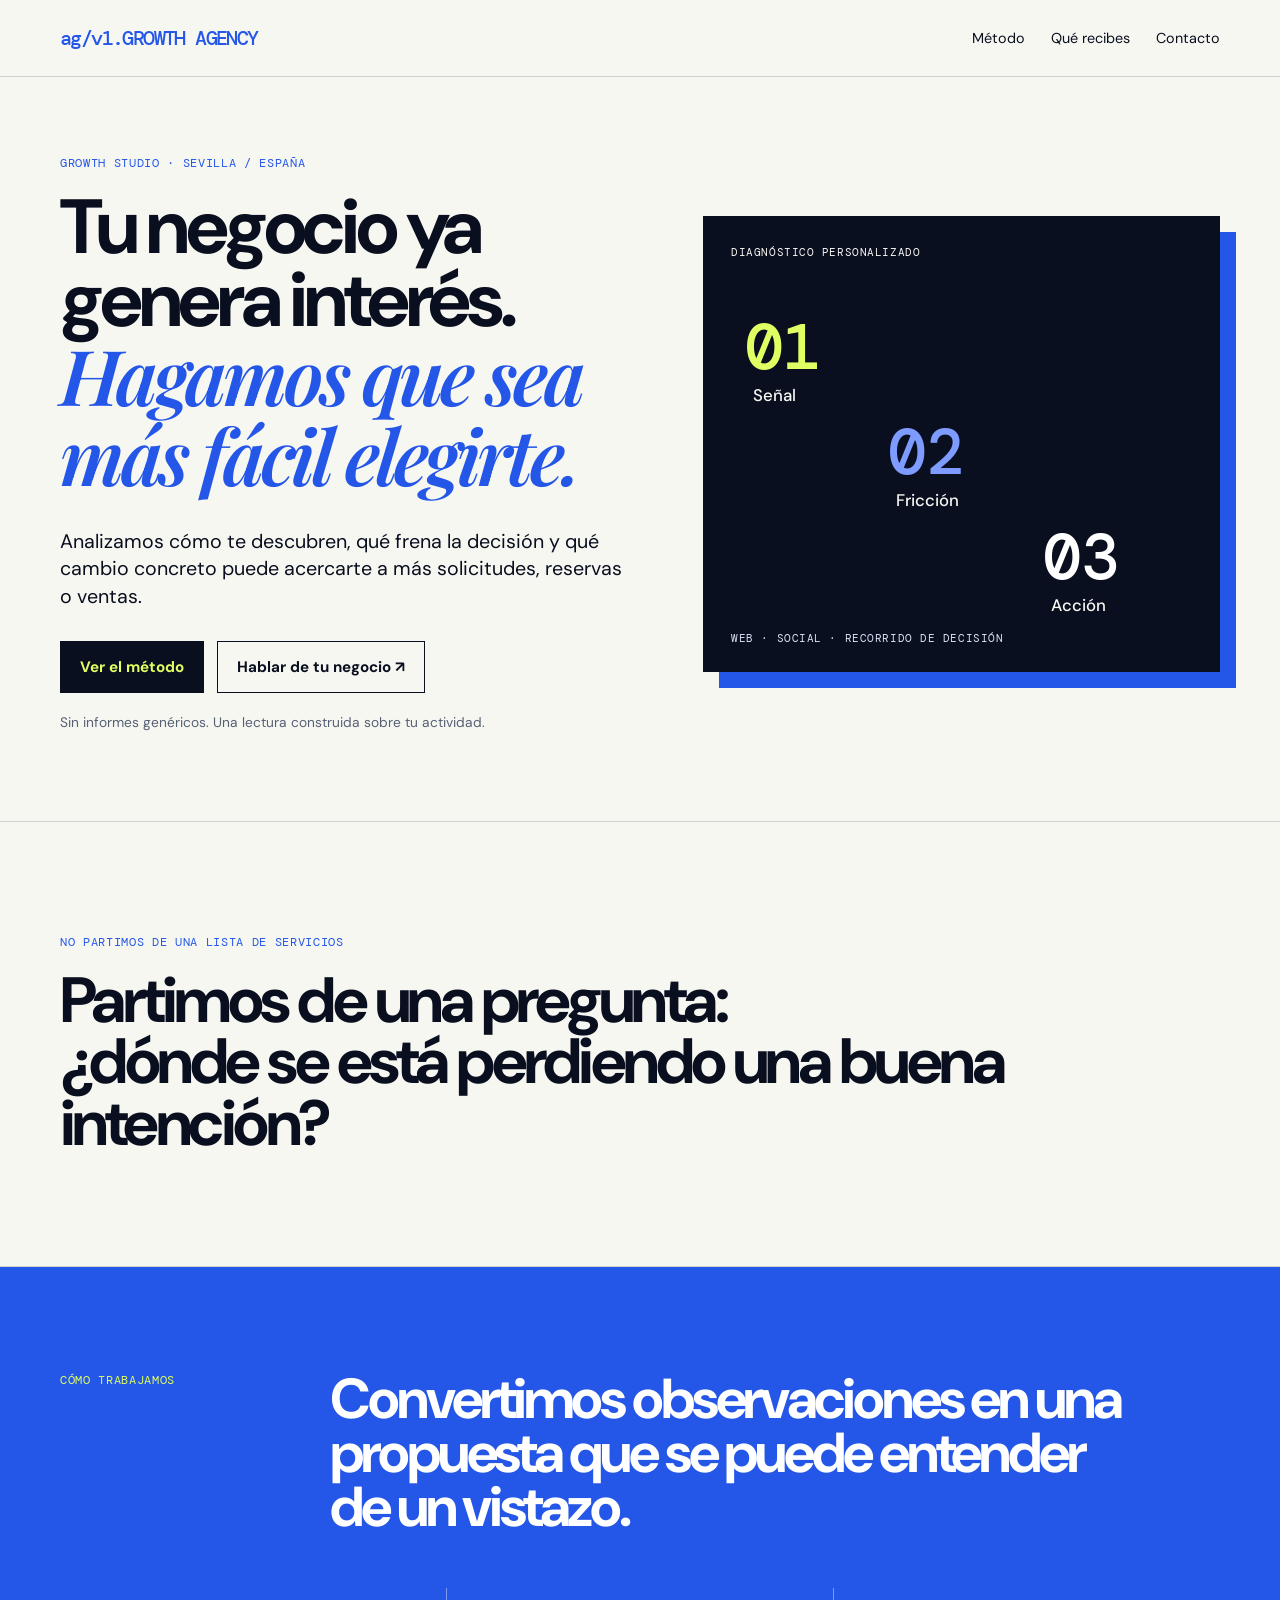
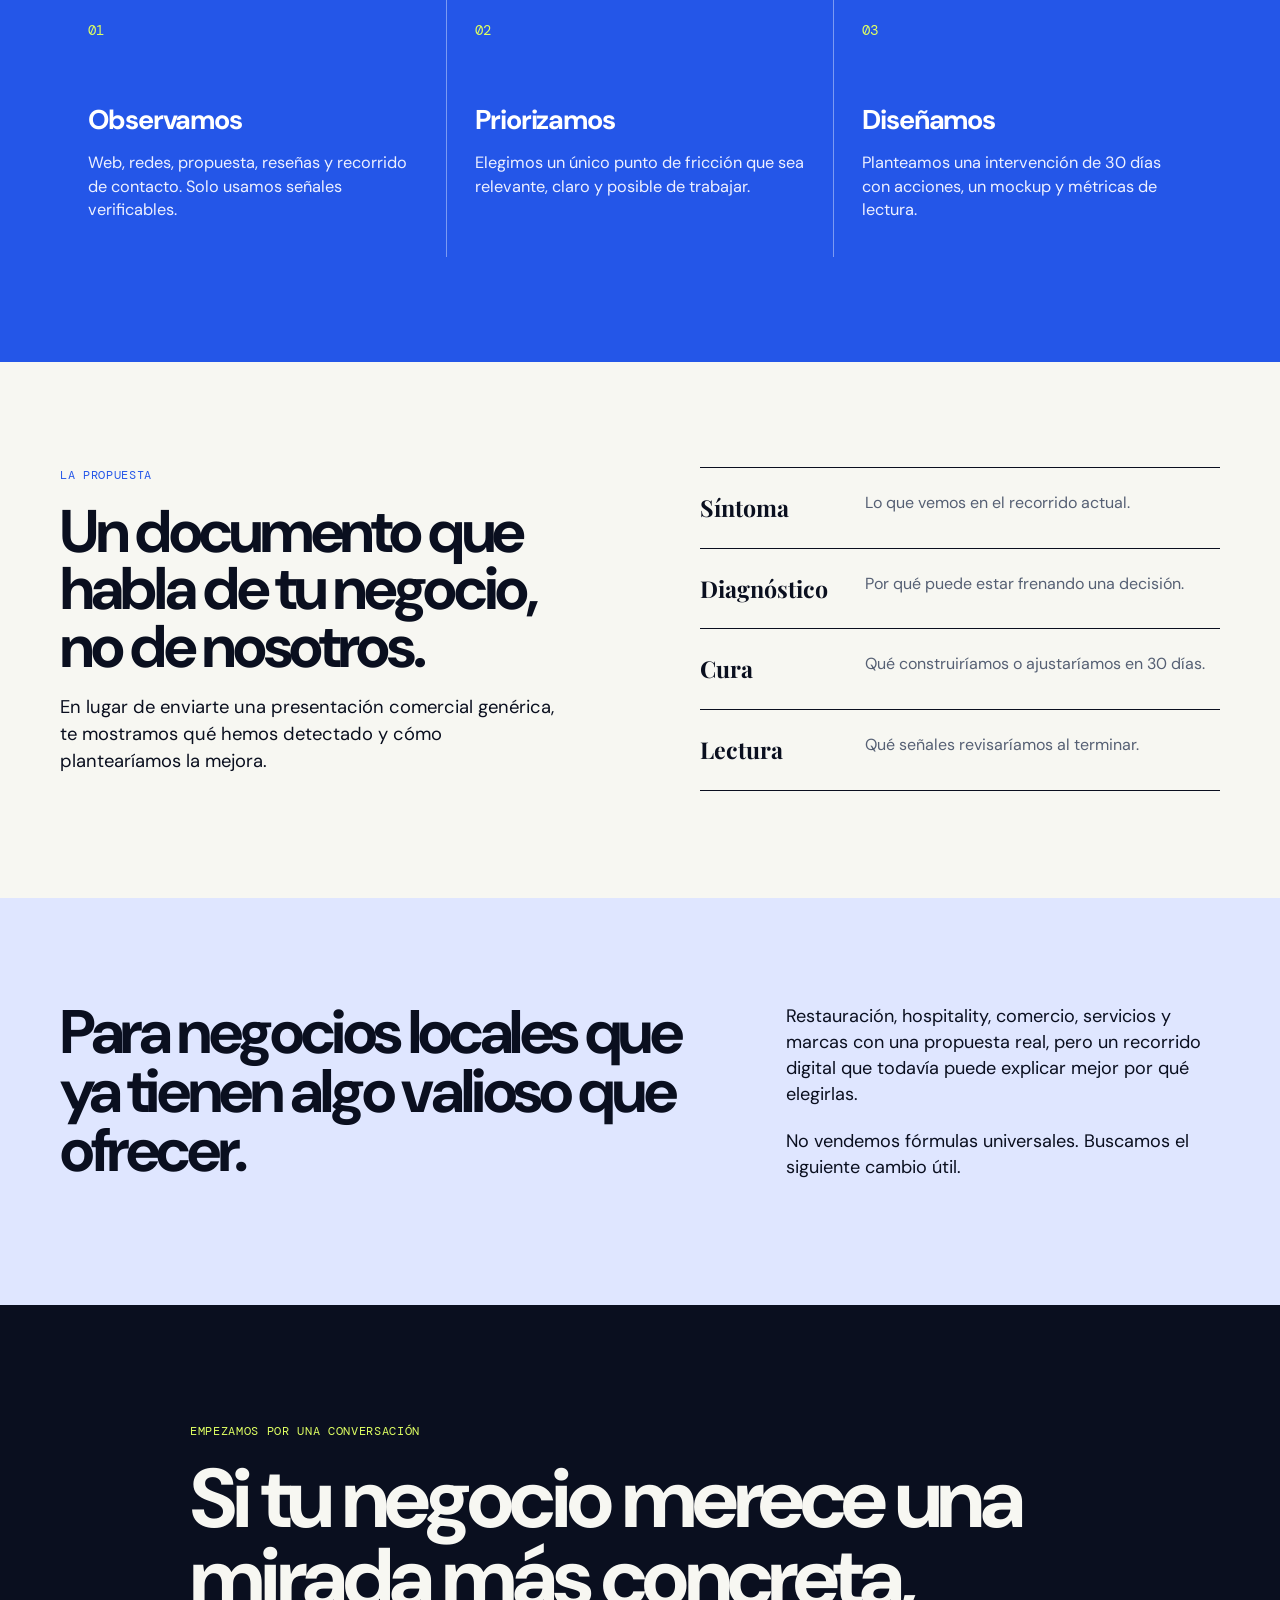
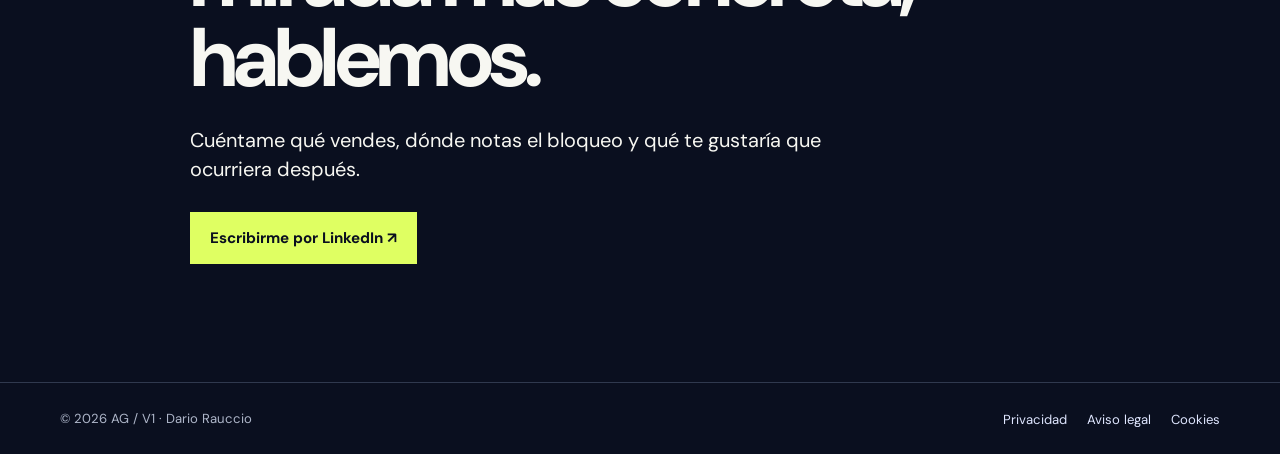
==== commit 854224ba: "Add AG V1 editorial wordmark" ====
--- a/index.html
+++ b/index.html
@@ -17,7 +17,7 @@
 <body>
   <header class="site-header">
     <div class="wrap nav-wrap">
-      <a class="brand" href="#inicio" aria-label="AG V1 inicio">AG<span>/</span>V1</a>
+      <a class="brand brand-lockup" href="#inicio" aria-label="AG V1 inicio"><span class="brand-word">ag/v1.</span><span class="brand-sub">GROWTH AGENCY</span></a>
       <button class="menu-toggle" aria-label="Abrir menú" aria-expanded="false">☰</button>
       <nav id="mainNav" class="nav">
         <a href="#metodo">Método</a>
@@ -49,85 +49,12 @@
         </div>
       </div>
     </section>
-
-    <section class="section statement">
-      <div class="wrap">
-        <p class="section-kicker">No partimos de una lista de servicios</p>
-        <h2>Partimos de una pregunta:<br>¿dónde se está perdiendo una buena intención?</h2>
-      </div>
-    </section>
-
-    <section class="section method" id="metodo">
-      <div class="wrap">
-        <div class="section-intro">
-          <p class="eyebrow">Cómo trabajamos</p>
-          <h2>Convertimos observaciones en una propuesta que se puede entender de un vistazo.</h2>
-        </div>
-        <div class="method-grid">
-          <article>
-            <span>01</span>
-            <h3>Observamos</h3>
-            <p>Web, redes, propuesta, reseñas y recorrido de contacto. Solo usamos señales verificables.</p>
-          </article>
-          <article>
-            <span>02</span>
-            <h3>Priorizamos</h3>
-            <p>Elegimos un único punto de fricción que sea relevante, claro y posible de trabajar.</p>
-          </article>
-          <article>
-            <span>03</span>
-            <h3>Diseñamos</h3>
-            <p>Planteamos una intervención de 30 días con acciones, un mockup y métricas de lectura.</p>
-          </article>
-        </div>
-      </div>
-    </section>
-
-    <section class="section deliverable" id="entregable">
-      <div class="wrap deliverable-layout">
-        <div>
-          <p class="eyebrow">La propuesta</p>
-          <h2>Un documento que habla de tu negocio, no de nosotros.</h2>
-          <p>En lugar de enviarte una presentación comercial genérica, te mostramos qué hemos detectado y cómo plantearíamos la mejora.</p>
-        </div>
-        <ol class="deliverable-list">
-          <li><strong>Síntoma</strong><span>Lo que vemos en el recorrido actual.</span></li>
-          <li><strong>Diagnóstico</strong><span>Por qué puede estar frenando una decisión.</span></li>
-          <li><strong>Cura</strong><span>Qué construiríamos o ajustaríamos en 30 días.</span></li>
-          <li><strong>Lectura</strong><span>Qué señales revisaríamos al terminar.</span></li>
-        </ol>
-      </div>
-    </section>
-
-    <section class="section fit">
-      <div class="wrap fit-grid">
-        <h2>Para negocios locales que ya tienen algo valioso que ofrecer.</h2>
-        <div>
-          <p>Restauración, hospitality, comercio, servicios y marcas con una propuesta real, pero un recorrido digital que todavía puede explicar mejor por qué elegirlas.</p>
-          <p>No vendemos fórmulas universales. Buscamos el siguiente cambio útil.</p>
-        </div>
-      </div>
-    </section>
-
-    <section class="closing" id="contacto">
-      <div class="wrap closing-inner">
-        <p class="eyebrow">Empezamos por una conversación</p>
-        <h2>Si tu negocio merece una mirada más concreta, hablemos.</h2>
-        <p>Cuéntame qué vendes, dónde notas el bloqueo y qué te gustaría que ocurriera después.</p>
-        <a class="button button-light" href="https://linkedin.com/in/dariorauccio" target="_blank" rel="noopener">Escribirme por LinkedIn ↗</a>
-      </div>
-    </section>
+    <section class="section statement"><div class="wrap"><p class="section-kicker">No partimos de una lista de servicios</p><h2>Partimos de una pregunta:<br>¿dónde se está perdiendo una buena intención?</h2></div></section>
+    <section class="section method" id="metodo"><div class="wrap"><div class="section-intro"><p class="eyebrow">Cómo trabajamos</p><h2>Convertimos observaciones en una propuesta que se puede entender de un vistazo.</h2></div><div class="method-grid"><article><span>01</span><h3>Observamos</h3><p>Web, redes, propuesta, reseñas y recorrido de contacto. Solo usamos señales verificables.</p></article><article><span>02</span><h3>Priorizamos</h3><p>Elegimos un único punto de fricción que sea relevante, claro y posible de trabajar.</p></article><article><span>03</span><h3>Diseñamos</h3><p>Planteamos una intervención de 30 días con acciones, un mockup y métricas de lectura.</p></article></div></div></section>
+    <section class="section deliverable" id="entregable"><div class="wrap deliverable-layout"><div><p class="eyebrow">La propuesta</p><h2>Un documento que habla de tu negocio, no de nosotros.</h2><p>En lugar de enviarte una presentación comercial genérica, te mostramos qué hemos detectado y cómo plantearíamos la mejora.</p></div><ol class="deliverable-list"><li><strong>Síntoma</strong><span>Lo que vemos en el recorrido actual.</span></li><li><strong>Diagnóstico</strong><span>Por qué puede estar frenando una decisión.</span></li><li><strong>Cura</strong><span>Qué construiríamos o ajustaríamos en 30 días.</span></li><li><strong>Lectura</strong><span>Qué señales revisaríamos al terminar.</span></li></ol></div></section>
+    <section class="section fit"><div class="wrap fit-grid"><h2>Para negocios locales que ya tienen algo valioso que ofrecer.</h2><div><p>Restauración, hospitality, comercio, servicios y marcas con una propuesta real, pero un recorrido digital que todavía puede explicar mejor por qué elegirlas.</p><p>No vendemos fórmulas universales. Buscamos el siguiente cambio útil.</p></div></div></section>
+    <section class="closing" id="contacto"><div class="wrap closing-inner"><p class="eyebrow">Empezamos por una conversación</p><h2>Si tu negocio merece una mirada más concreta, hablemos.</h2><p>Cuéntame qué vendes, dónde notas el bloqueo y qué te gustaría que ocurriera después.</p><a class="button button-light" href="https://linkedin.com/in/dariorauccio" target="_blank" rel="noopener">Escribirme por LinkedIn ↗</a></div></section>
   </main>
-
-  <footer class="footer">
-    <div class="wrap footer-row">
-      <p>© <span id="year"></span> AG / V1 · Dario Rauccio</p>
-      <div>
-        <a href="privacidad.html">Privacidad</a>
-        <a href="aviso-legal.html">Aviso legal</a>
-        <a href="cookies.html">Cookies</a>
-      </div>
-    </div>
-  </footer>
+  <footer class="footer"><div class="wrap footer-row"><p>© <span id="year"></span> AG / V1 · Dario Rauccio</p><div><a href="privacidad.html">Privacidad</a><a href="aviso-legal.html">Aviso legal</a><a href="cookies.html">Cookies</a></div></div></footer>
 </body>
 </html>
--- a/styles.css
+++ b/styles.css
@@ -1,686 +1,10 @@
-:root {
-  --bg: #0f172a;
-  --bg-alt: #111827;
-  --card: #1e293b;
-  --text: #e5e7eb;
-  --muted: #cbd5e1;
-  --line: rgba(255,255,255,.08);
-  --primary: #22c55e;
-  --primary-dark: #16a34a;
-  --white: #ffffff;
-  --shadow: 0 20px 60px rgba(0,0,0,.22);
-  --radius: 18px;
-}
+@import url('https://fonts.googleapis.com/css2?family=DM+Mono:wght@400;500&family=DM+Sans:opsz,wght@9..40,400;9..40,500;9..40,700&family=Playfair+Display:ital,wght@0,600;0,700;1,600&display=swap');
 
-* { box-sizing: border-box; }
-html { scroll-behavior: smooth; }
-body {
-  margin: 0;
-  font-family: Inter, Arial, Helvetica, sans-serif;
-  background: var(--bg);
-  color: var(--text);
-  line-height: 1.6;
-}
-a { color: inherit; }
-img { max-width: 100%; height: auto; display: block; }
-.container { width: min(1120px, 92%); margin: 0 auto; }
-.section { padding: 80px 0; }
-.alt { background: linear-gradient(180deg, rgba(255,255,255,.02), rgba(255,255,255,.01)); }
-.eyebrow {
-  display: inline-block;
-  margin-bottom: 12px;
-  font-size: .85rem;
-  font-weight: 700;
-  letter-spacing: .08em;
-  text-transform: uppercase;
-  color: #93c5fd;
-}
-.topbar {
-  position: sticky;
-  top: 0;
-  z-index: 50;
-  background: rgba(15,23,42,.9);
-  backdrop-filter: blur(10px);
-  border-bottom: 1px solid var(--line);
-}
-.topbar-inner {
-  display: flex;
-  align-items: center;
-  justify-content: space-between;
-  min-height: 72px;
-  gap: 20px;
-}
-.brand {
-  text-decoration: none;
-  font-weight: 800;
-  letter-spacing: .02em;
-}
-.nav {
-  display: flex;
-  gap: 24px;
-}
-.nav a {
-  text-decoration: none;
-  color: var(--muted);
-  font-weight: 600;
-}
-.nav a:hover { color: var(--white); }
-.menu-toggle {
-  display: none;
-  background: transparent;
-  color: var(--white);
-  border: 1px solid var(--line);
-  border-radius: 10px;
-  padding: 10px 12px;
-}
-.hero {
-  padding: 84px 0 60px;
-  background:
-    radial-gradient(circle at top right, rgba(34,197,94,.18), transparent 30%),
-    radial-gradient(circle at top left, rgba(59,130,246,.14), transparent 28%),
-    var(--bg);
-}
-.hero-grid,
-.about-grid,
-.contact-grid {
-  display: grid;
-  grid-template-columns: 1.2fr .8fr;
-  gap: 32px;
-  align-items: center;
-}
-.hero h1 {
-  font-size: clamp(2.3rem, 5vw, 4.5rem);
-  line-height: 1.04;
-  margin: 0 0 16px;
-}
-.lead { font-size: 1.12rem; color: var(--muted); max-width: 65ch; }
-.hero-ctas { display: flex; flex-wrap: wrap; gap: 14px; margin: 28px 0; }
-.btn {
-  display: inline-flex;
-  align-items: center;
-  justify-content: center;
-  min-height: 52px;
-  padding: 0 20px;
-  border-radius: 12px;
-  text-decoration: none;
-  font-weight: 800;
-  border: 1px solid transparent;
-  transition: .2s ease;
-}
-.btn-primary {
-  background: var(--primary);
-  color: #052e16;
-}
-.btn-primary:hover { background: var(--primary-dark); transform: translateY(-1px); }
-.btn-secondary {
-  border-color: var(--line);
-  color: var(--white);
-}
-.btn-secondary:hover { background: rgba(255,255,255,.04); }
-.mini-proof {
-  margin: 22px 0 0;
-  padding-left: 18px;
-  color: var(--muted);
-}
-.hero-card,
-.card,
-.price-card,
-.stats-card,
-.contact-form,
-.legal-card {
-  background: rgba(255,255,255,.03);
-  border: 1px solid var(--line);
-  border-radius: var(--radius);
-  box-shadow: var(--shadow);
-}
-.hero-card { padding: 26px; }
-.hero-card h2 { margin-top: 0; font-size: 1.35rem; }
-.hero-card ul { margin: 0; padding-left: 20px; color: var(--muted); }
-.section-head { max-width: 760px; margin-bottom: 30px; }
-.section-head h2 { margin: 0 0 10px; font-size: clamp(1.8rem, 3vw, 2.6rem); }
-.section-head p { margin: 0; color: var(--muted); }
-.grid { display: grid; gap: 22px; }
-.cards-3 { grid-template-columns: repeat(3, 1fr); }
-.card, .price-card { padding: 24px; }
-.card h3, .price-card h3 { margin-top: 0; }
-.price-card { position: relative; }
-.price-card ul { padding-left: 18px; color: var(--muted); }
-.price { font-size: 2rem; font-weight: 800; margin: 8px 0 14px; }
-.pricing-grid { grid-template-columns: repeat(3, 1fr); align-items: stretch; }
-.featured { outline: 2px solid rgba(34,197,94,.45); }
-.badge {
-  position: absolute;
-  top: 16px;
-  right: 16px;
-  background: rgba(34,197,94,.14);
-  border: 1px solid rgba(34,197,94,.4);
-  color: #86efac;
-  padding: 6px 10px;
-  border-radius: 999px;
-  font-size: .8rem;
-  font-weight: 800;
-}
-.stats-card { padding: 24px; display: grid; gap: 16px; }
-.stat {
-  padding: 16px;
-  border-radius: 14px;
-  background: rgba(255,255,255,.03);
-  border: 1px solid var(--line);
-}
-.stat strong {
-  display: block;
-  font-size: 1.4rem;
-  margin-bottom: 6px;
-}
-.note { color: var(--muted); margin-top: 16px; }
-.contact-list { list-style: none; padding: 0; color: var(--muted); }
-.contact-form {
-  padding: 24px;
-  display: grid;
-  gap: 14px;
-}
-.contact-form label { display: grid; gap: 8px; font-weight: 600; }
-.contact-form input,
-.contact-form textarea {
-  width: 100%;
-  background: rgba(255,255,255,.02);
-  color: var(--white);
-  border: 1px solid var(--line);
-  border-radius: 12px;
-  padding: 14px 14px;
-  font: inherit;
-}
-.checkbox {
-  display: flex !important;
-  align-items: flex-start;
-  gap: 10px;
-  font-weight: 400 !important;
-}
-.checkbox input { width: auto; margin-top: 4px; }
-.footer {
-  border-top: 1px solid var(--line);
-  padding: 24px 0 40px;
-}
-.footer-inner {
-  display: flex;
-  align-items: center;
-  justify-content: space-between;
-  gap: 16px;
-  flex-wrap: wrap;
-}
-.footer-links { display: flex; gap: 18px; color: var(--muted); }
+:root{--ink:#0a0f1f;--blue:#2456e8;--lime:#dfff62;--paper:#f7f7f2;--mist:#dbe2f6;--line:rgba(10,15,31,.16)}
+*{box-sizing:border-box}html{scroll-behavior:smooth}body{margin:0;background:var(--paper);color:var(--ink);font-family:"DM Sans",Arial,sans-serif;font-size:16px;line-height:1.45}.wrap{width:min(1160px,calc(100% - 48px));margin:auto}.site-header{position:sticky;top:0;z-index:10;background:rgba(247,247,242,.94);backdrop-filter:blur(12px);border-bottom:1px solid var(--line)}.nav-wrap{height:76px;display:flex;align-items:center;justify-content:space-between}.brand{font-family:"DM Mono",monospace;font-weight:500;color:var(--ink);font-size:1.25rem;text-decoration:none;letter-spacing:-.08em}.brand span{color:var(--blue)}.nav{display:flex;gap:26px}.nav a,.footer a{color:var(--ink);text-decoration:none;font-size:.9rem}.nav a:hover,.footer a:hover{color:var(--blue)}.menu-toggle{display:none;border:0;background:none;font-size:1.4rem;color:var(--ink)}
 
-.legal-wrapper { padding: 70px 0; }
-.legal-card {
-  padding: 28px;
-  width: min(900px, 92%);
-  margin: 0 auto;
-}
-.legal-card h1 { margin-top: 0; font-size: clamp(2rem, 3vw, 2.8rem); }
-.legal-card h2 { margin-top: 28px; }
-.legal-card p, .legal-card li { color: var(--muted); }
+.hero{padding:78px 0 88px;background:var(--paper)}.hero-grid{display:grid;grid-template-columns:1.05fr .95fr;gap:72px;align-items:center}.eyebrow,.section-kicker{font-family:"DM Mono",monospace;color:var(--blue);font-size:.76rem;letter-spacing:.055em;text-transform:uppercase;margin:0 0 18px}.hero h1,.statement h2,.section h2,.closing h2{letter-spacing:-.055em;line-height:.96;margin:0;font-weight:700}.hero h1{font-size:clamp(3.2rem,6vw,5.9rem)}.hero h1 em{font-family:"Playfair Display",Georgia,serif;font-weight:600;color:var(--blue)}.lead{font-size:1.23rem;line-height:1.42;max-width:600px;margin:30px 0}.actions{display:flex;gap:13px;flex-wrap:wrap}.button{display:inline-flex;align-items:center;justify-content:center;padding:14px 19px;text-decoration:none;font-weight:700;font-size:.95rem;border:1px solid var(--ink);transition:transform .18s ease,background .18s ease}.button:hover{transform:translateY(-2px)}.button-primary{background:var(--ink);color:var(--lime);border-color:var(--ink)}.button-quiet{color:var(--ink);background:transparent}.microcopy{margin:20px 0 0;font-size:.86rem;color:#566074}.hero-art{height:456px;background:var(--ink);position:relative;overflow:hidden;padding:28px;color:var(--paper);box-shadow:16px 16px 0 var(--blue)}.art-label,.art-footer{font-family:"DM Mono",monospace;font-size:.7rem;letter-spacing:.05em}.signal{position:absolute;font-family:"DM Mono",monospace;font-size:4rem;line-height:1;color:var(--lime);font-weight:500}.signal span{display:block;color:var(--paper);font-family:"DM Sans",sans-serif;font-size:1.05rem;margin:7px 0 0 8px}.signal-one{top:100px;left:42px}.signal-two{top:205px;left:185px;color:#7e9bff}.signal-three{top:310px;left:340px;color:#fff}.art-footer{position:absolute;left:28px;bottom:26px;color:var(--mist)}
 
-@media (max-width: 980px) {
-  .cards-3,
-  .pricing-grid,
-  .hero-grid,
-  .about-grid,
-  .contact-grid {
-    grid-template-columns: 1fr;
-  }
-}
+.section{padding:105px 0}.statement{border-top:1px solid var(--line);border-bottom:1px solid var(--line);padding:112px 0}.statement h2{font-size:clamp(2.8rem,5vw,5rem);max-width:950px}.section-intro{display:grid;grid-template-columns:230px 1fr;gap:40px;align-items:start;margin-bottom:54px}.section-intro h2{font-size:clamp(2.5rem,4.4vw,4.3rem);max-width:800px}.method{background:var(--blue);color:white}.method .eyebrow{color:var(--lime)}.method-grid{display:grid;grid-template-columns:repeat(3,1fr);gap:1px;background:rgba(255,255,255,.4)}.method-grid article{background:var(--blue);padding:30px 28px 35px}.method-grid span{font-family:"DM Mono",monospace;color:var(--lime);font-size:.85rem}.method-grid h3{font-size:1.7rem;letter-spacing:-.04em;margin:58px 0 12px}.method-grid p{margin:0;font-size:1.02rem;color:#edf0ff}.deliverable-layout{display:grid;grid-template-columns:1fr 1fr;gap:120px;align-items:start}.deliverable h2{font-size:clamp(2.8rem,4.7vw,4.65rem)}.deliverable p:not(.eyebrow){font-size:1.15rem;max-width:500px}.deliverable-list{list-style:none;margin:0;padding:0;border-top:1px solid var(--ink)}.deliverable-list li{display:grid;grid-template-columns:150px 1fr;gap:15px;border-bottom:1px solid var(--ink);padding:23px 0;font-size:1rem}.deliverable-list strong{font-family:"Playfair Display",serif;font-size:1.45rem}.deliverable-list span{color:#566074}.fit{background:#dfe6ff}.fit-grid{display:grid;grid-template-columns:1.1fr .75fr;gap:90px}.fit h2{font-size:clamp(2.8rem,4.8vw,4.6rem)}.fit p{font-size:1.13rem;margin:0 0 20px}.closing{background:var(--ink);color:var(--paper);padding:118px 0}.closing .eyebrow{color:var(--lime)}.closing-inner{max-width:900px}.closing h2{font-size:clamp(3.2rem,6.5vw,6rem)}.closing p:not(.eyebrow){font-size:1.25rem;max-width:670px;margin:28px 0}.button-light{background:var(--lime);border-color:var(--lime);color:var(--ink)}.footer{padding:24px 0;background:var(--ink);color:#aeb6c9;border-top:1px solid #30394e}.footer-row{display:flex;justify-content:space-between;gap:20px;align-items:center}.footer p{margin:0;font-size:.82rem}.footer a{color:#dfe6ff;margin-left:20px;font-size:.82rem}
 
-@media (max-width: 760px) {
-  .section { padding: 64px 0; }
-  .menu-toggle { display: inline-flex; }
-  .nav {
-    position: absolute;
-    top: 72px;
-    left: 0;
-    right: 0;
-    background: rgba(15,23,42,.98);
-    border-bottom: 1px solid var(--line);
-    display: none;
-    flex-direction: column;
-    padding: 14px 4%;
-    gap: 14px;
-  }
-  .nav.open { display: flex; }
-  .hero { padding-top: 56px; }
-  .hero h1 { font-size: 2.2rem; }
-  .lead { font-size: 1rem; }
-  .btn { width: 100%; }
-  .hero-ctas { flex-direction: column; }
-}
-
-
-.hero-soft-note {
-  margin-top: 1rem;
-  color: var(--text-soft);
-  font-size: 1rem;
-}
-
-
-.package-intro{
-  margin: 0 0 14px;
-  color: #d9e3f7;
-}
-
-.package-note{
-  margin-top: 14px;
-  color: #9fb6e6;
-  font-size: 0.98rem;
-}
-
-/* Alfonsino Meta Ads concept page */
-.ads-page {
-  --alf-blue: #0583ff;
-  --alf-blue-dark: #006be0;
-  --alf-yellow: #ffe45c;
-  background: var(--alf-blue);
-  color: #fff;
-}
-.ads-topbar {
-  background: rgba(5, 131, 255, .88);
-}
-.ads-hero {
-  padding: 84px 0 72px;
-  background:
-    radial-gradient(circle at 80% 15%, rgba(255,255,255,.22), transparent 24%),
-    linear-gradient(180deg, #0787ff 0%, #0077f3 100%);
-  overflow: hidden;
-}
-.ads-hero-grid,
-.copy-grid,
-.production-grid {
-  display: grid;
-  grid-template-columns: 1fr 1fr;
-  gap: 34px;
-  align-items: center;
-}
-.ads-hero h1 {
-  max-width: 780px;
-  margin: 0 0 18px;
-  font-size: clamp(2.5rem, 5.4vw, 5rem);
-  line-height: .98;
-}
-.ads-eyebrow { color: #d7ecff; }
-.ads-btn-primary {
-  background: #fff;
-  color: var(--alf-blue-dark);
-}
-.ads-btn-primary:hover { transform: translateY(-1px); }
-.ads-btn-secondary {
-  border-color: rgba(255,255,255,.45);
-  color: #fff;
-}
-.phone-mockup {
-  width: min(380px, 100%);
-  margin-left: auto;
-  padding: 16px;
-  border-radius: 42px;
-  background: rgba(255,255,255,.22);
-  box-shadow: 0 30px 80px rgba(0, 36, 83, .34);
-}
-.ad-preview,
-.variant-screen {
-  position: relative;
-  min-height: 640px;
-  padding: 28px;
-  overflow: hidden;
-  border-radius: 30px;
-  background: var(--alf-blue);
-  box-shadow: inset 0 0 0 1px rgba(255,255,255,.24);
-}
-.alf-logo,
-.variant-logo {
-  display: inline-flex;
-  align-items: center;
-  gap: 8px;
-  font-size: 1.6rem;
-  font-weight: 900;
-  letter-spacing: .01em;
-}
-.alf-mark {
-  display: inline-grid;
-  place-items: center;
-  width: 38px;
-  height: 30px;
-  border-radius: 50% 50% 42% 42%;
-  background: #fff;
-  color: var(--alf-blue);
-  font-size: .7rem;
-}
-.summer-tag {
-  margin: 54px 0 6px;
-  font-weight: 900;
-  font-size: clamp(2.4rem, 8vw, 4.6rem);
-  line-height: .92;
-}
-.ad-preview h2 {
-  max-width: 300px;
-  margin: 0;
-  font-size: 1.42rem;
-  line-height: 1.18;
-}
-.food-stage {
-  position: absolute;
-  inset: auto 22px 88px;
-  height: 250px;
-}
-.food-card,
-.delivery-bag {
-  position: absolute;
-  display: grid;
-  place-items: center;
-  background: #f3d0a3;
-  box-shadow: 0 18px 36px rgba(0, 45, 95, .28);
-}
-.food-card {
-  width: 132px;
-  height: 112px;
-  border-radius: 28px;
-  font-size: 4.4rem;
-  animation: floatIn 5.6s ease-in-out infinite;
-}
-.burger { left: 8px; bottom: 28px; transform: rotate(-8deg); }
-.bowl { right: 6px; bottom: 0; animation-delay: .35s; }
-.delivery-bag {
-  right: 34px;
-  top: 4px;
-  width: 132px;
-  height: 150px;
-  border-radius: 8px 8px 18px 18px;
-  color: #7b5b35;
-  font-weight: 900;
-  transform: rotate(4deg);
-}
-.app-cta,
-.variant-cta {
-  position: absolute;
-  right: 24px;
-  bottom: 24px;
-  padding: 12px 16px;
-  border-radius: 999px;
-  background: #fff;
-  color: var(--alf-blue-dark);
-  font-weight: 900;
-  animation: ctaPulse 1.8s ease-in-out infinite;
-}
-.spark {
-  position: absolute;
-  color: #fff;
-  font-size: 2.1rem;
-  animation: twinkle 1.8s ease-in-out infinite;
-}
-.spark-one { left: 28px; top: 8px; }
-.spark-two { right: 10px; top: 112px; animation-delay: .5s; }
-.ads-section { background: #fff; color: #0f172a; }
-.ads-section.alt { background: #eaf5ff; }
-.ads-card,
-.variant-card,
-.script-card {
-  background: #fff;
-  border: 1px solid rgba(0, 77, 162, .12);
-  box-shadow: 0 18px 50px rgba(0, 65, 137, .12);
-}
-.ads-card p,
-.variant-card p,
-.spec-list,
-.script-card p,
-.copy-list { color: #38506b; }
-.variant-grid {
-  display: grid;
-  grid-template-columns: repeat(4, 1fr);
-  gap: 18px;
-}
-.variant-card {
-  padding: 16px;
-  border-radius: 24px;
-}
-.variant-card h3 { margin-bottom: 8px; }
-.variant-screen {
-  min-height: 390px;
-  border-radius: 22px;
-  padding: 18px;
-}
-.variant-screen strong {
-  display: block;
-  margin-top: 42px;
-  font-size: 1.85rem;
-  line-height: 1;
-}
-.variant-food {
-  position: absolute;
-  font-size: 3.6rem;
-  white-space: nowrap;
-}
-.row-one { left: 16px; bottom: 118px; animation: slideFood 4s ease-in-out infinite; }
-.row-two { left: 68px; bottom: 66px; animation: slideFood 4s ease-in-out infinite reverse; }
-.promo-badge {
-  position: absolute;
-  top: 78px;
-  right: 20px;
-  padding: 12px 14px;
-  border-radius: 999px;
-  background: var(--alf-yellow);
-  color: #663c00;
-  font-weight: 900;
-  animation: ctaPulse 1.4s ease-in-out infinite;
-}
-.big-food {
-  left: 50%;
-  bottom: 82px;
-  transform: translateX(-50%);
-  font-size: 6rem;
-  animation: floatIn 4s ease-in-out infinite;
-}
-.map-dots {
-  position: absolute;
-  inset: 124px 18px 90px;
-  border-radius: 24px;
-  background:
-    linear-gradient(135deg, rgba(255,255,255,.18), rgba(255,255,255,.04)),
-    repeating-linear-gradient(45deg, rgba(255,255,255,.12) 0 2px, transparent 2px 18px);
-}
-.map-dots i {
-  position: absolute;
-  width: 17px;
-  height: 17px;
-  border-radius: 50%;
-  background: #fff;
-  animation: dotPing 1.7s ease-in-out infinite;
-}
-.map-dots i:nth-child(1) { left: 22%; top: 28%; }
-.map-dots i:nth-child(2) { right: 22%; top: 45%; animation-delay: .35s; }
-.map-dots i:nth-child(3) { left: 48%; bottom: 20%; animation-delay: .7s; }
-.delivery-bag.mini {
-  left: 36px;
-  right: auto;
-  top: auto;
-  bottom: 92px;
-  width: 86px;
-  height: 98px;
-  font-size: .8rem;
-  animation: bagRoute 4s ease-in-out infinite;
-}
-.countdown-chips {
-  position: absolute;
-  left: 18px;
-  right: 18px;
-  bottom: 92px;
-  display: flex;
-  justify-content: space-between;
-}
-.countdown-chips span {
-  display: grid;
-  place-items: center;
-  width: 70px;
-  height: 70px;
-  border-radius: 22px;
-  background: rgba(255,255,255,.92);
-  font-size: 2.5rem;
-  animation: chipPop 3s ease-in-out infinite;
-}
-.countdown-chips span:nth-child(2) { animation-delay: .35s; }
-.countdown-chips span:nth-child(3) { animation-delay: .7s; }
-.copy-list,
-.spec-list { padding-left: 22px; }
-.copy-list li,
-.spec-list li { margin-bottom: 12px; }
-.script-card { padding: 24px; border-radius: 24px; }
-.ads-footer { background: #0578ee; border-top-color: rgba(255,255,255,.22); }
-
-@keyframes floatIn {
-  0%, 100% { transform: translateY(0) rotate(-4deg); }
-  50% { transform: translateY(-16px) rotate(4deg); }
-}
-@keyframes ctaPulse {
-  0%, 100% { transform: scale(1); }
-  50% { transform: scale(1.06); }
-}
-@keyframes twinkle {
-  0%, 100% { opacity: .4; transform: scale(.82) rotate(0deg); }
-  50% { opacity: 1; transform: scale(1.2) rotate(12deg); }
-}
-@keyframes slideFood {
-  0%, 100% { transform: translateX(-20px); }
-  50% { transform: translateX(26px); }
-}
-@keyframes dotPing {
-  0%, 100% { box-shadow: 0 0 0 0 rgba(255,255,255,.46); transform: scale(1); }
-  50% { box-shadow: 0 0 0 18px rgba(255,255,255,0); transform: scale(1.2); }
-}
-@keyframes bagRoute {
-  0%, 100% { transform: translate(0, 0) rotate(-5deg); }
-  50% { transform: translate(92px, -34px) rotate(6deg); }
-}
-@keyframes chipPop {
-  0%, 100% { transform: translateY(0) scale(.96); }
-  50% { transform: translateY(-14px) scale(1.05); }
-}
-
-@media (max-width: 1100px) {
-  .variant-grid { grid-template-columns: repeat(2, 1fr); }
-}
-
-@media (max-width: 760px) {
-  .ads-hero-grid,
-  .copy-grid,
-  .production-grid { grid-template-columns: 1fr; }
-  .phone-mockup { margin: 0; }
-  .ad-preview { min-height: 560px; }
-  .variant-grid { grid-template-columns: 1fr; }
-}
-.dynamic-kit-grid {
-  display: grid;
-  grid-template-columns: repeat(4, 1fr);
-  gap: 18px;
-  margin: 28px 0;
-}
-.dynamic-kit-card {
-  padding: 22px;
-  border-radius: 22px;
-  background: #eaf5ff;
-  border: 1px solid rgba(0, 77, 162, .12);
-  box-shadow: 0 16px 44px rgba(0, 65, 137, .10);
-}
-.dynamic-kit-card strong {
-  display: block;
-  color: var(--alf-blue-dark);
-  font-size: 2.4rem;
-  line-height: 1;
-}
-.dynamic-kit-card span {
-  display: block;
-  margin-top: 8px;
-  color: #38506b;
-  font-weight: 700;
-}
-.asset-links {
-  display: flex;
-  flex-wrap: wrap;
-  gap: 14px;
-  margin: 20px 0 26px;
-}
-.blue-outline {
-  border-color: rgba(0, 107, 224, .28);
-  color: var(--alf-blue-dark);
-}
-.matrix-table-wrap {
-  overflow-x: auto;
-  border-radius: 22px;
-  border: 1px solid rgba(0, 77, 162, .12);
-  box-shadow: 0 16px 44px rgba(0, 65, 137, .10);
-}
-.matrix-table {
-  width: 100%;
-  min-width: 760px;
-  border-collapse: collapse;
-  background: #fff;
-}
-.matrix-table th,
-.matrix-table td {
-  padding: 16px;
-  text-align: left;
-  border-bottom: 1px solid rgba(0, 77, 162, .10);
-}
-.matrix-table th {
-  color: #0f172a;
-  background: #eaf5ff;
-}
-.matrix-table td { color: #38506b; }
-
-@media (max-width: 760px) {
-  .dynamic-kit-grid { grid-template-columns: repeat(2, 1fr); }
-}
-.access-grid {
-  display: grid;
-  grid-template-columns: 1.05fr .95fr;
-  gap: 28px;
-  align-items: start;
-}
-.access-steps {
-  padding-left: 22px;
-  color: #38506b;
-}
-.access-steps li { margin-bottom: 14px; }
-.access-steps code {
-  padding: 3px 6px;
-  border-radius: 8px;
-  background: #eaf5ff;
-  color: var(--alf-blue-dark);
-  font-weight: 800;
-}
-.access-card {
-  display: grid;
-  gap: 12px;
-  padding: 24px;
-  border-radius: 24px;
-  background: #eaf5ff;
-  border: 1px solid rgba(0, 77, 162, .12);
-  box-shadow: 0 18px 50px rgba(0, 65, 137, .12);
-}
-.access-card h3 { margin: 0; }
-.access-card a {
-  display: flex;
-  align-items: center;
-  justify-content: space-between;
-  gap: 12px;
-  padding: 12px 14px;
-  border-radius: 14px;
-  background: #fff;
-  color: var(--alf-blue-dark);
-  font-weight: 900;
-  text-decoration: none;
-}
-.access-card a::after { content: "↗"; }
-.access-note {
-  margin: 8px 0 0;
-  color: #38506b;
-  font-size: .95rem;
-}
-
-@media (max-width: 760px) {
-  .access-grid { grid-template-columns: 1fr; }
-}
+@media(max-width:800px){.wrap{width:min(100% - 36px,1160px)}.menu-toggle{display:block}.nav{display:none;position:absolute;top:76px;left:0;right:0;background:var(--paper);padding:20px 24px;border-bottom:1px solid var(--line);flex-direction:column;gap:16px}.nav.open{display:flex}.hero{padding:58px 0}.hero-grid,.deliverable-layout,.fit-grid{grid-template-columns:1fr;gap:46px}.hero-art{height:360px;box-shadow:10px 10px 0 var(--blue)}.signal{font-size:3.2rem}.signal-one{top:75px;left:28px}.signal-two{top:160px;left:125px}.signal-three{top:245px;left:225px}.section{padding:76px 0}.section-intro{grid-template-columns:1fr;gap:5px;margin-bottom:40px}.method-grid{grid-template-columns:1fr}.method-grid article{padding:25px}.method-grid h3{margin-top:30px}.deliverable-list li{grid-template-columns:1fr;gap:4px}.fit-grid{gap:28px}.footer-row{align-items:flex-start;flex-direction:column}.footer a{margin:0 18px 0 0}}
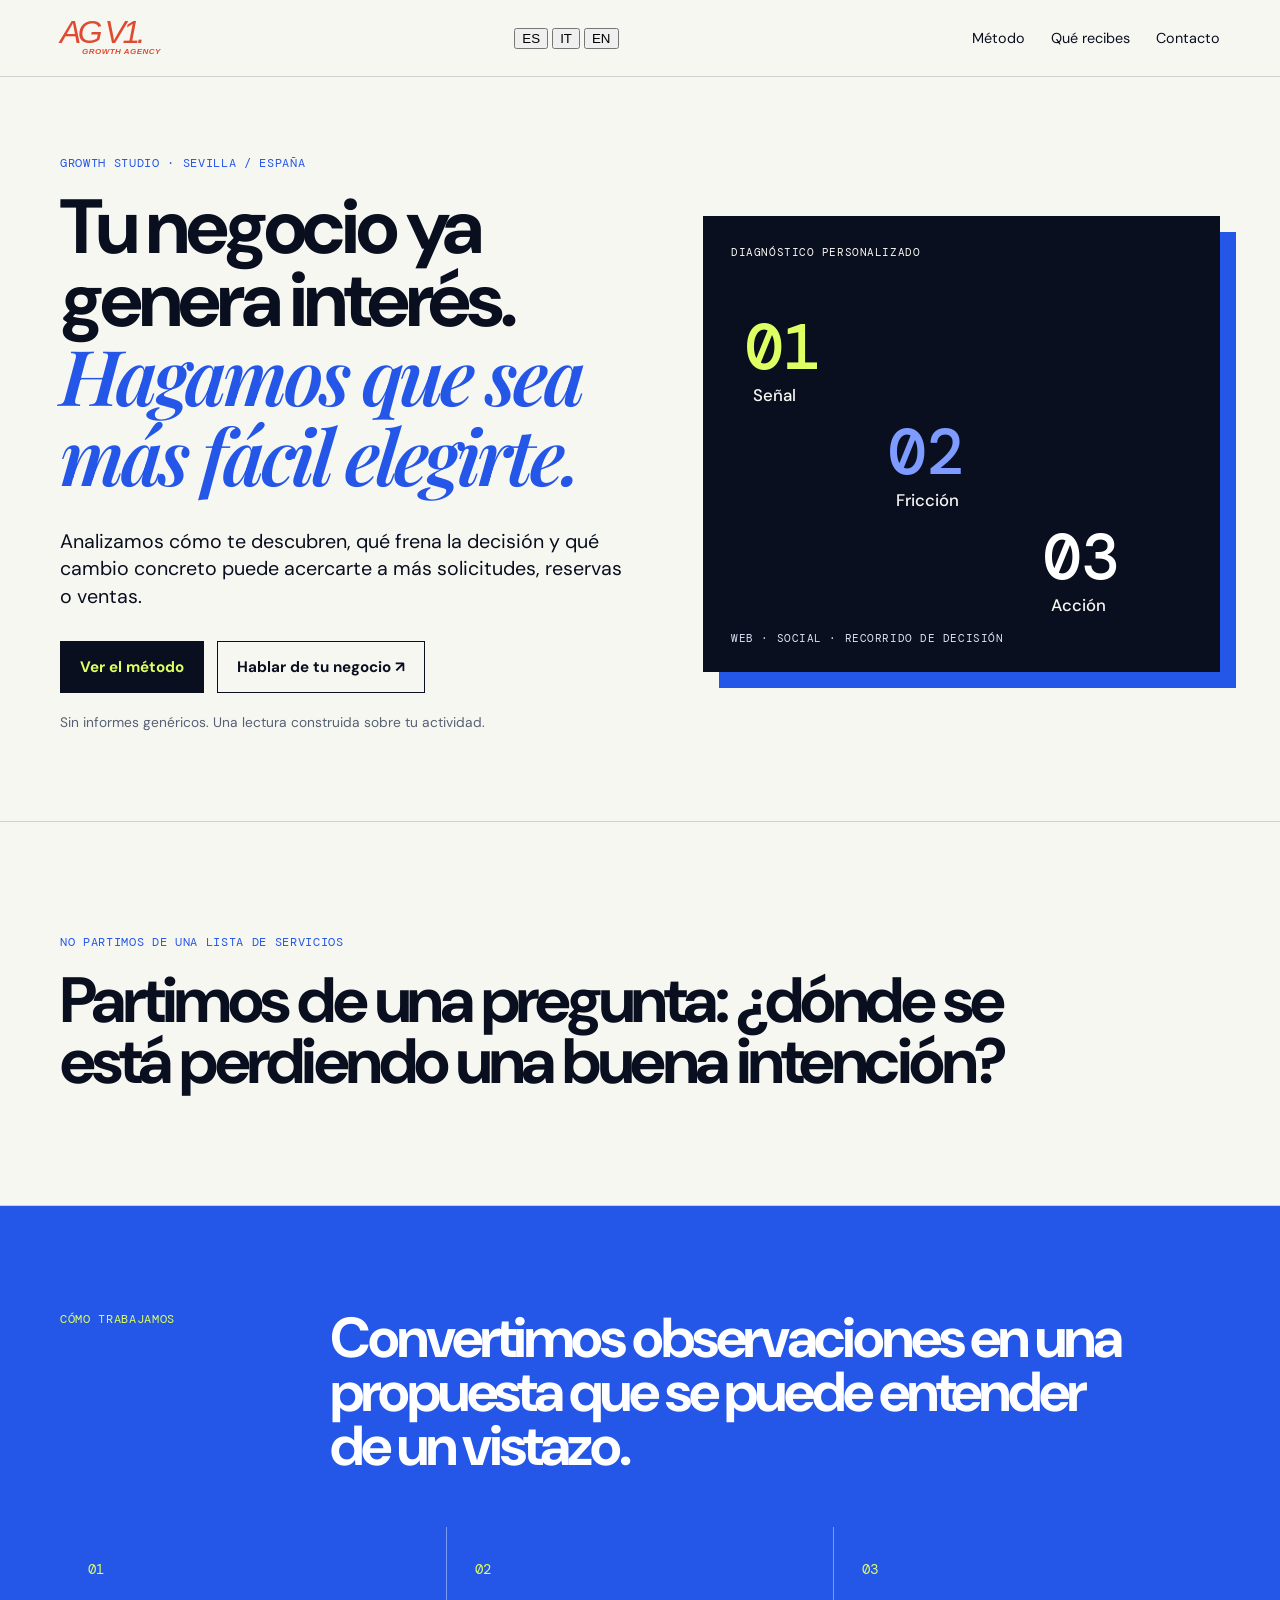
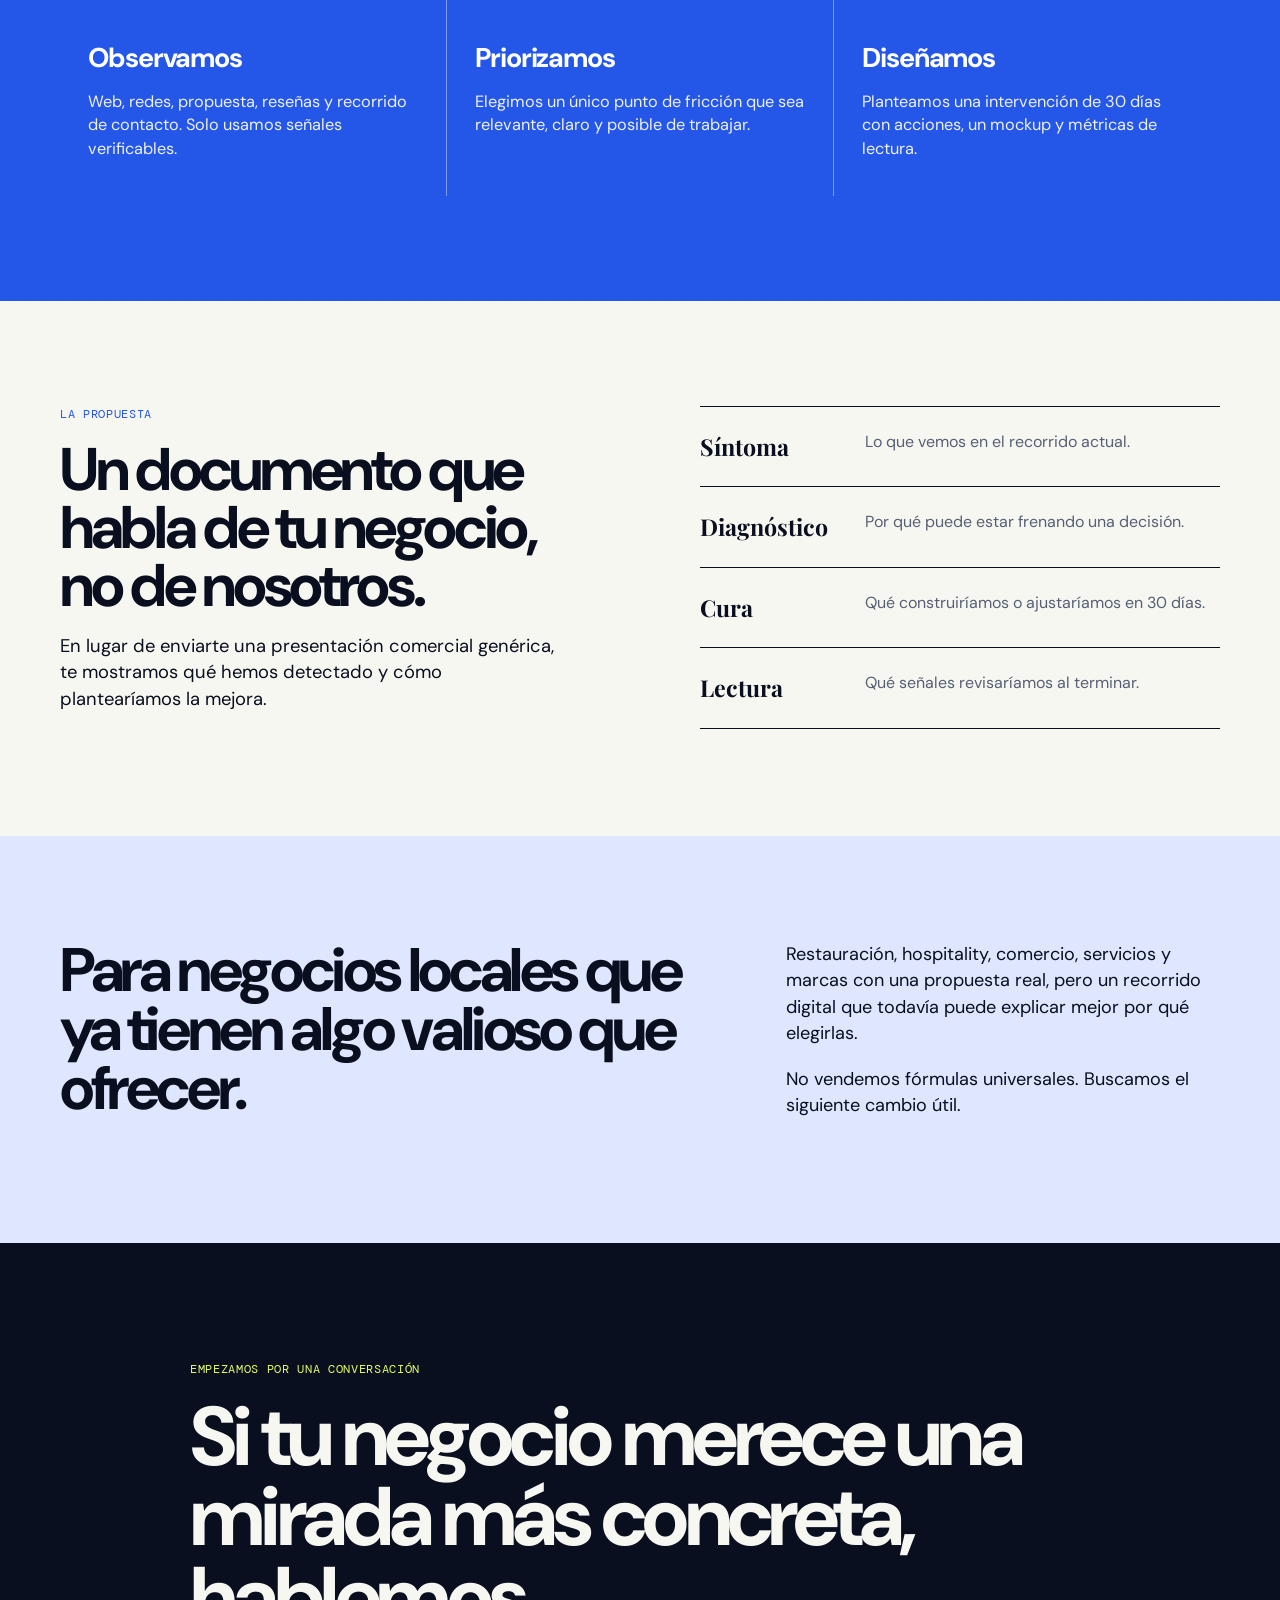
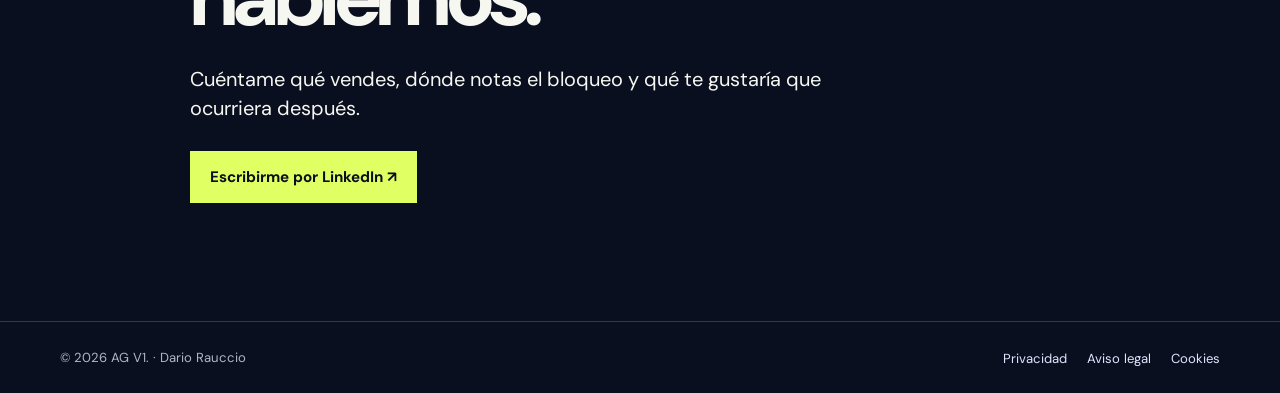
==== commit 197372c5: "Add clear AG V1 wordmark and multilingual landing" ====
--- a/index.html
+++ b/index.html
@@ -3,26 +3,32 @@
 <head>
   <meta charset="UTF-8">
   <meta name="viewport" content="width=device-width, initial-scale=1.0">
-  <title>AG / V1 — Diagnóstico de crecimiento para negocios locales</title>
-  <meta name="description" content="Detectamos fricciones de web, redes y conversión y las convertimos en un plan de acción claro para negocios locales.">
+  <title>AG V1. — Growth Studio</title>
+  <meta name="description" content="Diagnóstico de crecimiento y planes de acción para negocios locales.">
   <meta name="robots" content="index,follow">
   <meta name="theme-color" content="#0a0f1f">
-  <meta property="og:title" content="AG / V1 — Diagnóstico de crecimiento">
-  <meta property="og:description" content="Una mirada concreta a lo que hoy hace más difícil elegir tu negocio.">
-  <meta property="og:type" content="website">
-  <meta property="og:locale" content="es_ES">
   <link rel="stylesheet" href="styles.css">
   <script defer src="script.js"></script>
 </head>
 <body>
   <header class="site-header">
     <div class="wrap nav-wrap">
-      <a class="brand brand-lockup" href="#inicio" aria-label="AG V1 inicio"><span class="brand-word">ag/v1.</span><span class="brand-sub">GROWTH AGENCY</span></a>
-      <button class="menu-toggle" aria-label="Abrir menú" aria-expanded="false">☰</button>
+      <a class="brand brand-lockup" href="#inicio" aria-label="AG V1 inicio">
+        <span class="brand-word">AG V1.</span>
+        <span class="brand-sub">GROWTH AGENCY</span>
+      </a>
+      <div class="header-tools">
+        <div class="language-switch" aria-label="Language selector">
+          <button class="lang-button active" data-lang="es" aria-pressed="true">ES</button>
+          <button class="lang-button" data-lang="it" aria-pressed="false">IT</button>
+          <button class="lang-button" data-lang="en" aria-pressed="false">EN</button>
+        </div>
+        <button class="menu-toggle" aria-label="Abrir menú" aria-expanded="false">☰</button>
+      </div>
       <nav id="mainNav" class="nav">
-        <a href="#metodo">Método</a>
-        <a href="#entregable">Qué recibes</a>
-        <a href="#contacto">Contacto</a>
+        <a href="#metodo" data-i18n="navMethod">Método</a>
+        <a href="#entregable" data-i18n="navDeliverable">Qué recibes</a>
+        <a href="#contacto" data-i18n="navContact">Contacto</a>
       </nav>
     </div>
   </header>
@@ -31,30 +37,78 @@
     <section class="hero" id="inicio">
       <div class="wrap hero-grid">
         <div class="hero-copy">
-          <p class="eyebrow">Growth studio · Sevilla / España</p>
-          <h1>Tu negocio ya genera interés.<br><em>Hagamos que sea más fácil elegirte.</em></h1>
-          <p class="lead">Analizamos cómo te descubren, qué frena la decisión y qué cambio concreto puede acercarte a más solicitudes, reservas o ventas.</p>
+          <p class="eyebrow" data-i18n="eyebrow">Growth studio · Sevilla / España</p>
+          <h1><span data-i18n="heroA">Tu negocio ya genera interés.</span><br><em data-i18n="heroB">Hagamos que sea más fácil elegirte.</em></h1>
+          <p class="lead" data-i18n="heroLead">Analizamos cómo te descubren, qué frena la decisión y qué cambio concreto puede acercarte a más solicitudes, reservas o ventas.</p>
           <div class="actions">
-            <a class="button button-primary" href="#metodo">Ver el método</a>
-            <a class="button button-quiet" href="#contacto">Hablar de tu negocio ↗</a>
+            <a class="button button-primary" href="#metodo" data-i18n="heroCtaOne">Ver el método</a>
+            <a class="button button-quiet" href="#contacto" data-i18n="heroCtaTwo">Hablar de tu negocio ↗</a>
           </div>
-          <p class="microcopy">Sin informes genéricos. Una lectura construida sobre tu actividad.</p>
+          <p class="microcopy" data-i18n="microcopy">Sin informes genéricos. Una lectura construida sobre tu actividad.</p>
         </div>
-        <div class="hero-art" aria-label="Diagnóstico de crecimiento: observación, fricción y plan de 30 días">
-          <div class="art-label">DIAGNÓSTICO PERSONALIZADO</div>
-          <div class="signal signal-one">01 <span>Señal</span></div>
-          <div class="signal signal-two">02 <span>Fricción</span></div>
-          <div class="signal signal-three">03 <span>Acción</span></div>
-          <div class="art-footer">WEB · SOCIAL · RECORRIDO DE DECISIÓN</div>
+        <div class="hero-art" aria-label="Growth diagnosis">
+          <div class="art-label" data-i18n="artLabel">DIAGNÓSTICO PERSONALIZADO</div>
+          <div class="signal signal-one">01 <span data-i18n="artOne">Señal</span></div>
+          <div class="signal signal-two">02 <span data-i18n="artTwo">Fricción</span></div>
+          <div class="signal signal-three">03 <span data-i18n="artThree">Acción</span></div>
+          <div class="art-footer" data-i18n="artFooter">WEB · SOCIAL · RECORRIDO DE DECISIÓN</div>
         </div>
       </div>
     </section>
-    <section class="section statement"><div class="wrap"><p class="section-kicker">No partimos de una lista de servicios</p><h2>Partimos de una pregunta:<br>¿dónde se está perdiendo una buena intención?</h2></div></section>
-    <section class="section method" id="metodo"><div class="wrap"><div class="section-intro"><p class="eyebrow">Cómo trabajamos</p><h2>Convertimos observaciones en una propuesta que se puede entender de un vistazo.</h2></div><div class="method-grid"><article><span>01</span><h3>Observamos</h3><p>Web, redes, propuesta, reseñas y recorrido de contacto. Solo usamos señales verificables.</p></article><article><span>02</span><h3>Priorizamos</h3><p>Elegimos un único punto de fricción que sea relevante, claro y posible de trabajar.</p></article><article><span>03</span><h3>Diseñamos</h3><p>Planteamos una intervención de 30 días con acciones, un mockup y métricas de lectura.</p></article></div></div></section>
-    <section class="section deliverable" id="entregable"><div class="wrap deliverable-layout"><div><p class="eyebrow">La propuesta</p><h2>Un documento que habla de tu negocio, no de nosotros.</h2><p>En lugar de enviarte una presentación comercial genérica, te mostramos qué hemos detectado y cómo plantearíamos la mejora.</p></div><ol class="deliverable-list"><li><strong>Síntoma</strong><span>Lo que vemos en el recorrido actual.</span></li><li><strong>Diagnóstico</strong><span>Por qué puede estar frenando una decisión.</span></li><li><strong>Cura</strong><span>Qué construiríamos o ajustaríamos en 30 días.</span></li><li><strong>Lectura</strong><span>Qué señales revisaríamos al terminar.</span></li></ol></div></section>
-    <section class="section fit"><div class="wrap fit-grid"><h2>Para negocios locales que ya tienen algo valioso que ofrecer.</h2><div><p>Restauración, hospitality, comercio, servicios y marcas con una propuesta real, pero un recorrido digital que todavía puede explicar mejor por qué elegirlas.</p><p>No vendemos fórmulas universales. Buscamos el siguiente cambio útil.</p></div></div></section>
-    <section class="closing" id="contacto"><div class="wrap closing-inner"><p class="eyebrow">Empezamos por una conversación</p><h2>Si tu negocio merece una mirada más concreta, hablemos.</h2><p>Cuéntame qué vendes, dónde notas el bloqueo y qué te gustaría que ocurriera después.</p><a class="button button-light" href="https://linkedin.com/in/dariorauccio" target="_blank" rel="noopener">Escribirme por LinkedIn ↗</a></div></section>
+
+    <section class="section statement">
+      <div class="wrap">
+        <p class="section-kicker" data-i18n="statementKicker">No partimos de una lista de servicios</p>
+        <h2 data-i18n="statementTitle">Partimos de una pregunta: ¿dónde se está perdiendo una buena intención?</h2>
+      </div>
+    </section>
+
+    <section class="section method" id="metodo">
+      <div class="wrap">
+        <div class="section-intro">
+          <p class="eyebrow" data-i18n="methodEyebrow">Cómo trabajamos</p>
+          <h2 data-i18n="methodTitle">Convertimos observaciones en una propuesta que se puede entender de un vistazo.</h2>
+        </div>
+        <div class="method-grid">
+          <article><span>01</span><h3 data-i18n="stepOneTitle">Observamos</h3><p data-i18n="stepOneText">Web, redes, propuesta, reseñas y recorrido de contacto. Solo usamos señales verificables.</p></article>
+          <article><span>02</span><h3 data-i18n="stepTwoTitle">Priorizamos</h3><p data-i18n="stepTwoText">Elegimos un único punto de fricción que sea relevante, claro y posible de trabajar.</p></article>
+          <article><span>03</span><h3 data-i18n="stepThreeTitle">Diseñamos</h3><p data-i18n="stepThreeText">Planteamos una intervención de 30 días con acciones, un mockup y métricas de lectura.</p></article>
+        </div>
+      </div>
+    </section>
+
+    <section class="section deliverable" id="entregable">
+      <div class="wrap deliverable-layout">
+        <div>
+          <p class="eyebrow" data-i18n="deliverableEyebrow">La propuesta</p>
+          <h2 data-i18n="deliverableTitle">Un documento que habla de tu negocio, no de nosotros.</h2>
+          <p data-i18n="deliverableText">En lugar de enviarte una presentación comercial genérica, te mostramos qué hemos detectado y cómo plantearíamos la mejora.</p>
+        </div>
+        <ol class="deliverable-list">
+          <li><strong data-i18n="dOneTitle">Síntoma</strong><span data-i18n="dOneText">Lo que vemos en el recorrido actual.</span></li>
+          <li><strong data-i18n="dTwoTitle">Diagnóstico</strong><span data-i18n="dTwoText">Por qué puede estar frenando una decisión.</span></li>
+          <li><strong data-i18n="dThreeTitle">Cura</strong><span data-i18n="dThreeText">Qué construiríamos o ajustaríamos en 30 días.</span></li>
+          <li><strong data-i18n="dFourTitle">Lectura</strong><span data-i18n="dFourText">Qué señales revisaríamos al terminar.</span></li>
+        </ol>
+      </div>
+    </section>
+
+    <section class="section fit">
+      <div class="wrap fit-grid">
+        <h2 data-i18n="fitTitle">Para negocios locales que ya tienen algo valioso que ofrecer.</h2>
+        <div><p data-i18n="fitOne">Restauración, hospitality, comercio, servicios y marcas con una propuesta real, pero un recorrido digital que todavía puede explicar mejor por qué elegirlas.</p><p data-i18n="fitTwo">No vendemos fórmulas universales. Buscamos el siguiente cambio útil.</p></div>
+      </div>
+    </section>
+
+    <section class="closing" id="contacto">
+      <div class="wrap closing-inner">
+        <p class="eyebrow" data-i18n="closingEyebrow">Empezamos por una conversación</p>
+        <h2 data-i18n="closingTitle">Si tu negocio merece una mirada más concreta, hablemos.</h2>
+        <p data-i18n="closingText">Cuéntame qué vendes, dónde notas el bloqueo y qué te gustaría que ocurriera después.</p>
+        <a class="button button-light" href="https://linkedin.com/in/dariorauccio" target="_blank" rel="noopener" data-i18n="closingCta">Escribirme por LinkedIn ↗</a>
+      </div>
+    </section>
   </main>
-  <footer class="footer"><div class="wrap footer-row"><p>© <span id="year"></span> AG / V1 · Dario Rauccio</p><div><a href="privacidad.html">Privacidad</a><a href="aviso-legal.html">Aviso legal</a><a href="cookies.html">Cookies</a></div></div></footer>
+  <footer class="footer"><div class="wrap footer-row"><p>© <span id="year"></span> AG V1. · Dario Rauccio</p><div><a href="privacidad.html" data-i18n="privacy">Privacidad</a><a href="aviso-legal.html" data-i18n="legal">Aviso legal</a><a href="cookies.html" data-i18n="cookies">Cookies</a></div></div></footer>
 </body>
 </html>
--- a/styles.css
+++ b/styles.css
@@ -1,7 +1,7 @@
 @import url('https://fonts.googleapis.com/css2?family=DM+Mono:wght@400;500&family=DM+Sans:opsz,wght@9..40,400;9..40,500;9..40,700&family=Playfair+Display:ital,wght@0,600;0,700;1,600&display=swap');
 
 :root{--ink:#0a0f1f;--blue:#2456e8;--lime:#dfff62;--paper:#f7f7f2;--mist:#dbe2f6;--line:rgba(10,15,31,.16)}
-*{box-sizing:border-box}html{scroll-behavior:smooth}body{margin:0;background:var(--paper);color:var(--ink);font-family:"DM Sans",Arial,sans-serif;font-size:16px;line-height:1.45}.wrap{width:min(1160px,calc(100% - 48px));margin:auto}.site-header{position:sticky;top:0;z-index:10;background:rgba(247,247,242,.94);backdrop-filter:blur(12px);border-bottom:1px solid var(--line)}.nav-wrap{height:76px;display:flex;align-items:center;justify-content:space-between}.brand{font-family:"DM Mono",monospace;font-weight:500;color:var(--ink);font-size:1.25rem;text-decoration:none;letter-spacing:-.08em}.brand span{color:var(--blue)}.nav{display:flex;gap:26px}.nav a,.footer a{color:var(--ink);text-decoration:none;font-size:.9rem}.nav a:hover,.footer a:hover{color:var(--blue)}.menu-toggle{display:none;border:0;background:none;font-size:1.4rem;color:var(--ink)}
+*{box-sizing:border-box}html{scroll-behavior:smooth}body{margin:0;background:var(--paper);color:var(--ink);font-family:"DM Sans",Arial,sans-serif;font-size:16px;line-height:1.45}.wrap{width:min(1160px,calc(100% - 48px));margin:auto}.site-header{position:sticky;top:0;z-index:10;background:rgba(247,247,242,.94);backdrop-filter:blur(12px);border-bottom:1px solid var(--line)}.nav-wrap{height:76px;display:flex;align-items:center;justify-content:space-between}.brand{color:#df4b30;text-decoration:none}.brand-lockup{display:flex;flex-direction:column;align-items:flex-start;line-height:.72}.brand-word{font-family:Impact,"Arial Black",sans-serif;font-style:italic;font-size:2rem;letter-spacing:-.11em}.brand-sub{font-family:"DM Sans",sans-serif;font-size:.5rem;font-style:italic;font-weight:700;letter-spacing:.06em;margin:5px 0 0 22px}.nav{display:flex;gap:26px}.nav a,.footer a{color:var(--ink);text-decoration:none;font-size:.9rem}.nav a:hover,.footer a:hover{color:var(--blue)}.menu-toggle{display:none;border:0;background:none;font-size:1.4rem;color:var(--ink)}
 
 .hero{padding:78px 0 88px;background:var(--paper)}.hero-grid{display:grid;grid-template-columns:1.05fr .95fr;gap:72px;align-items:center}.eyebrow,.section-kicker{font-family:"DM Mono",monospace;color:var(--blue);font-size:.76rem;letter-spacing:.055em;text-transform:uppercase;margin:0 0 18px}.hero h1,.statement h2,.section h2,.closing h2{letter-spacing:-.055em;line-height:.96;margin:0;font-weight:700}.hero h1{font-size:clamp(3.2rem,6vw,5.9rem)}.hero h1 em{font-family:"Playfair Display",Georgia,serif;font-weight:600;color:var(--blue)}.lead{font-size:1.23rem;line-height:1.42;max-width:600px;margin:30px 0}.actions{display:flex;gap:13px;flex-wrap:wrap}.button{display:inline-flex;align-items:center;justify-content:center;padding:14px 19px;text-decoration:none;font-weight:700;font-size:.95rem;border:1px solid var(--ink);transition:transform .18s ease,background .18s ease}.button:hover{transform:translateY(-2px)}.button-primary{background:var(--ink);color:var(--lime);border-color:var(--ink)}.button-quiet{color:var(--ink);background:transparent}.microcopy{margin:20px 0 0;font-size:.86rem;color:#566074}.hero-art{height:456px;background:var(--ink);position:relative;overflow:hidden;padding:28px;color:var(--paper);box-shadow:16px 16px 0 var(--blue)}.art-label,.art-footer{font-family:"DM Mono",monospace;font-size:.7rem;letter-spacing:.05em}.signal{position:absolute;font-family:"DM Mono",monospace;font-size:4rem;line-height:1;color:var(--lime);font-weight:500}.signal span{display:block;color:var(--paper);font-family:"DM Sans",sans-serif;font-size:1.05rem;margin:7px 0 0 8px}.signal-one{top:100px;left:42px}.signal-two{top:205px;left:185px;color:#7e9bff}.signal-three{top:310px;left:340px;color:#fff}.art-footer{position:absolute;left:28px;bottom:26px;color:var(--mist)}
 
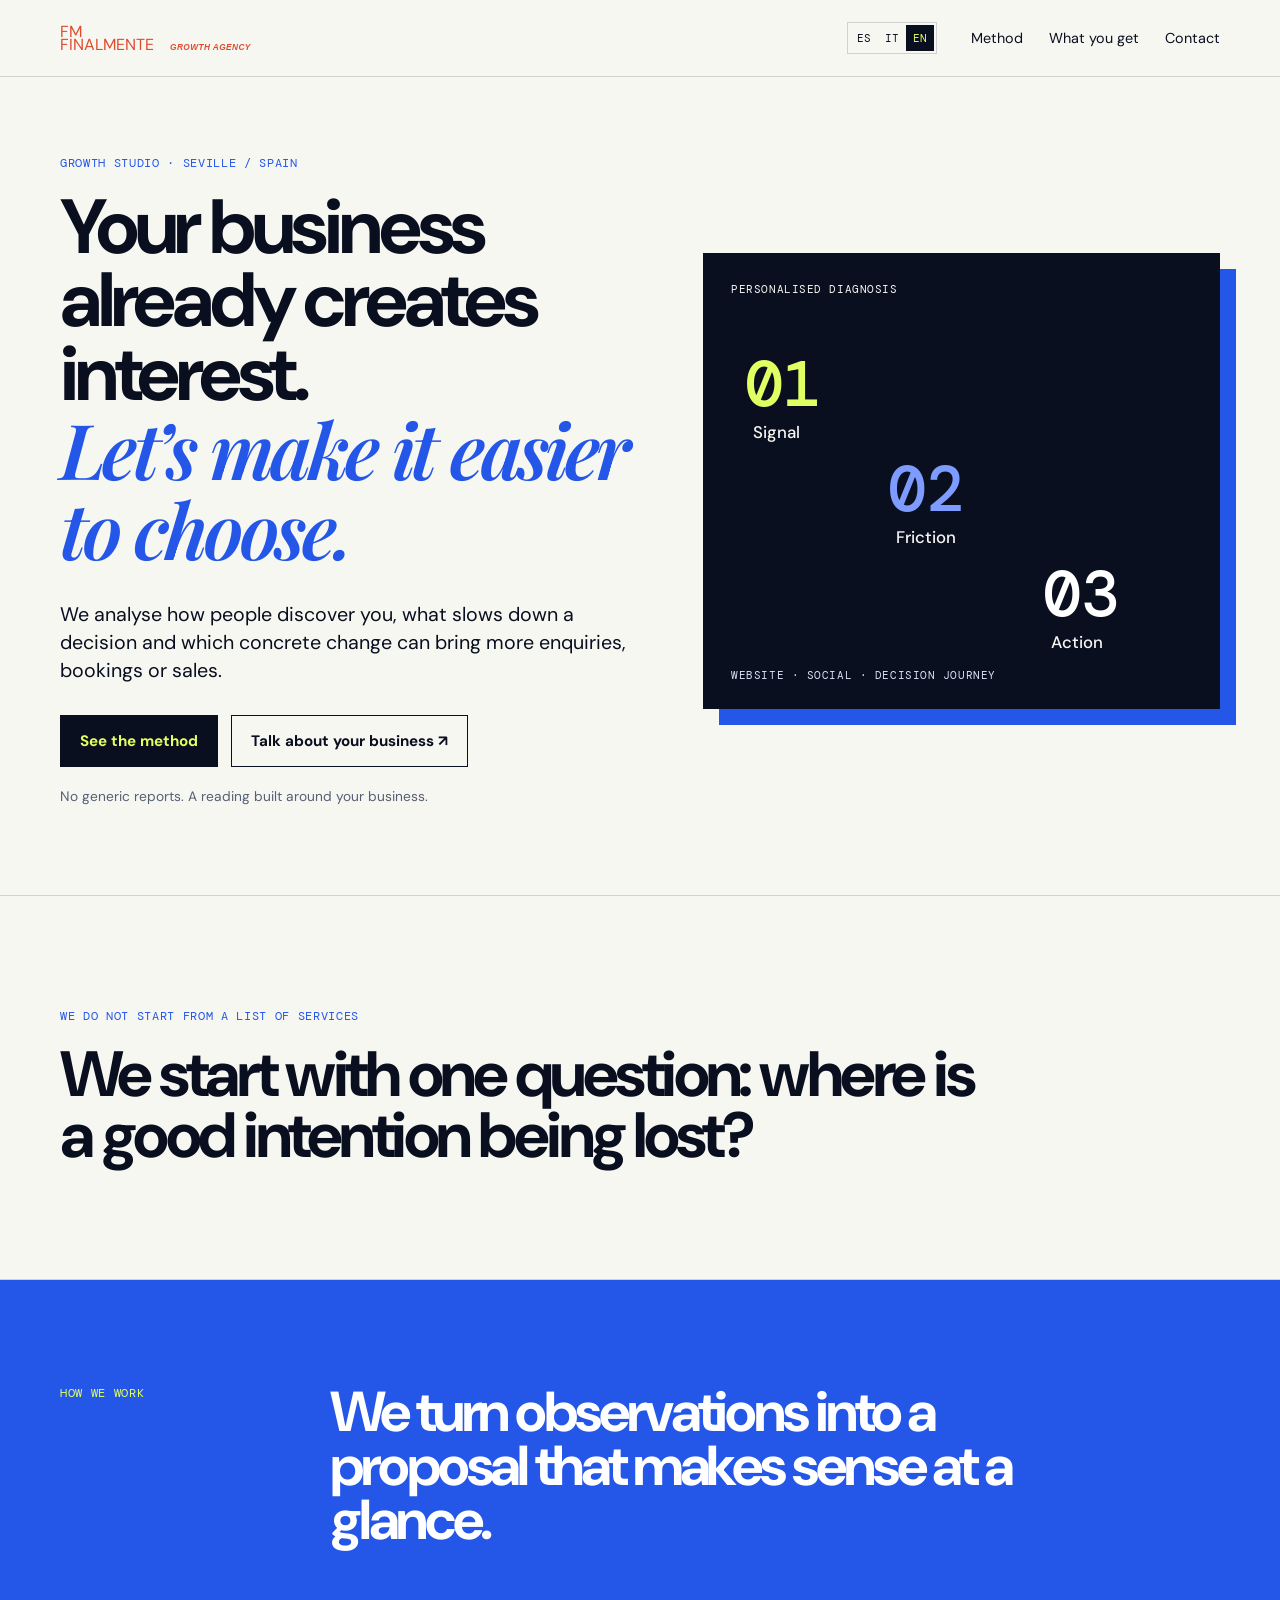
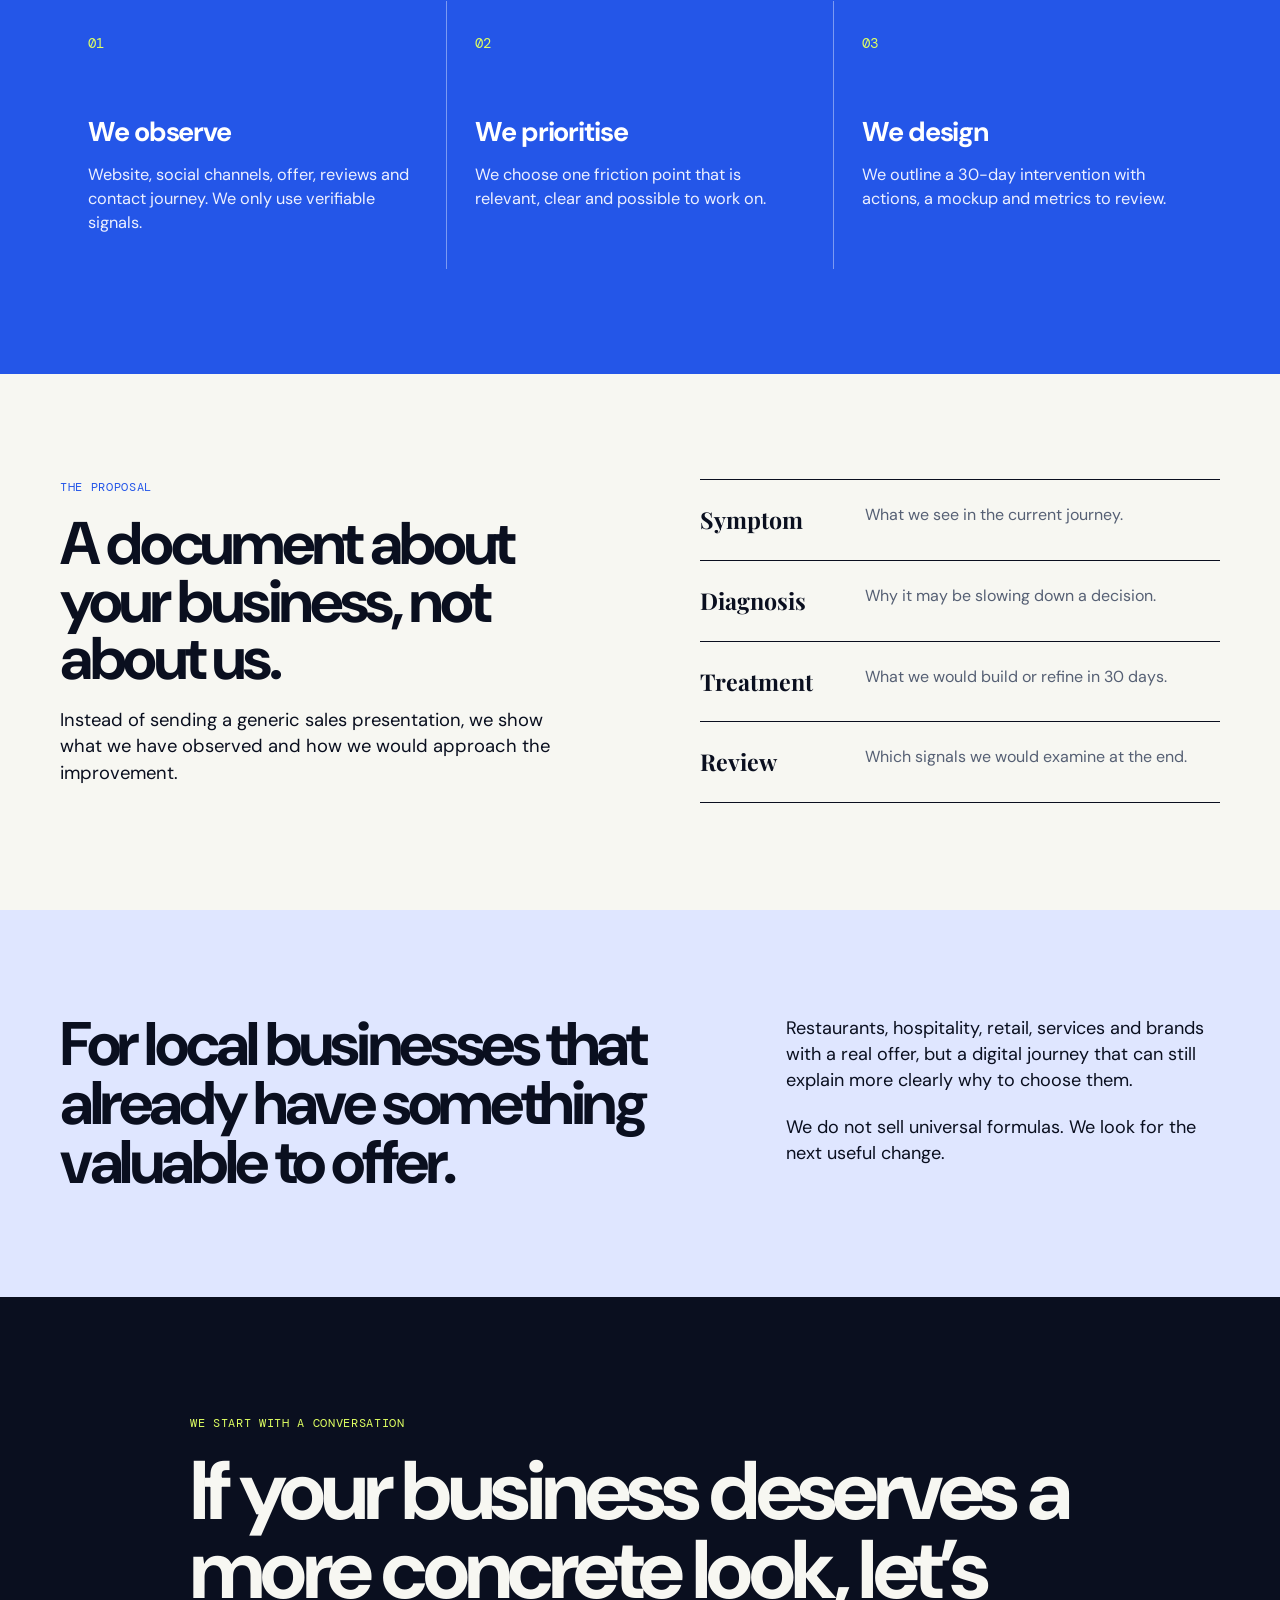
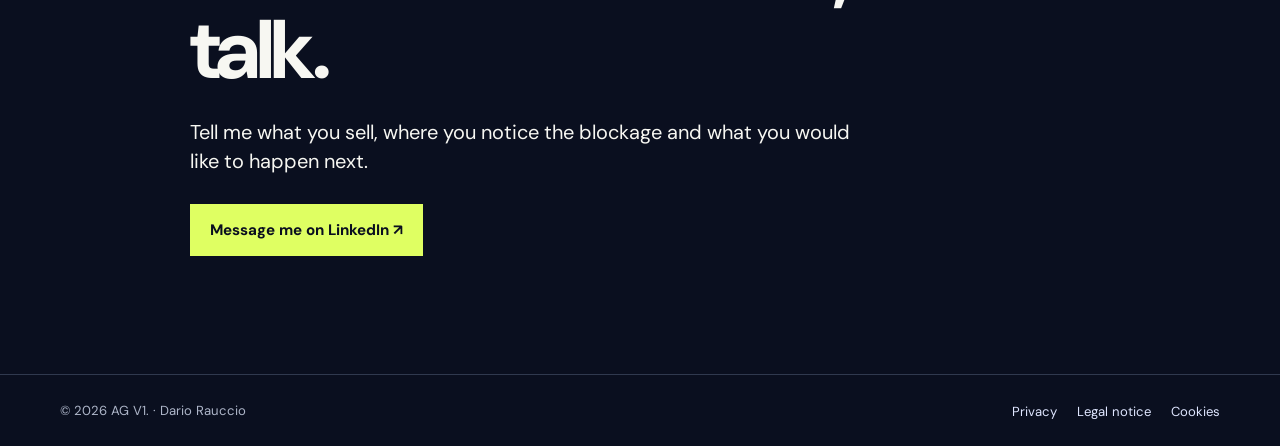
==== commit 342cd9f4: "Mount FINALMENTE brand lockup in site header" ====
--- a/index.html
+++ b/index.html
@@ -3,7 +3,7 @@
 <head>
   <meta charset="UTF-8">
   <meta name="viewport" content="width=device-width, initial-scale=1.0">
-  <title>AG V1. — Growth Studio</title>
+  <title>FINALMENTE. — Growth Agency</title>
   <meta name="description" content="Diagnóstico de crecimiento y planes de acción para negocios locales.">
   <meta name="robots" content="index,follow">
   <meta name="theme-color" content="#0a0f1f">
@@ -13,9 +13,13 @@
 <body>
   <header class="site-header">
     <div class="wrap nav-wrap">
-      <a class="brand brand-lockup" href="#inicio" aria-label="AG V1 inicio">
-        <span class="brand-word">AG V1.</span>
-        <span class="brand-sub">GROWTH AGENCY</span>
+      <a class="brand brand-lockup" href="#inicio" aria-label="FINALMENTE.">
+        <span class="brand-monogram">FM<span class="brand-dot" aria-hidden="true"></span></span>
+        <span class="brand-divider" aria-hidden="true"></span>
+        <span class="brand-full">
+          <span class="brand-name">FINALMENTE<span class="brand-name-dot" aria-hidden="true"></span></span>
+          <span class="brand-sub">GROWTH AGENCY</span>
+        </span>
       </a>
       <div class="header-tools">
         <div class="language-switch" aria-label="Language selector">
--- a/styles.css
+++ b/styles.css
@@ -1,10 +1,10 @@
 @import url('https://fonts.googleapis.com/css2?family=DM+Mono:wght@400;500&family=DM+Sans:opsz,wght@9..40,400;9..40,500;9..40,700&family=Playfair+Display:ital,wght@0,600;0,700;1,600&display=swap');
 
 :root{--ink:#0a0f1f;--blue:#2456e8;--lime:#dfff62;--paper:#f7f7f2;--mist:#dbe2f6;--line:rgba(10,15,31,.16)}
-*{box-sizing:border-box}html{scroll-behavior:smooth}body{margin:0;background:var(--paper);color:var(--ink);font-family:"DM Sans",Arial,sans-serif;font-size:16px;line-height:1.45}.wrap{width:min(1160px,calc(100% - 48px));margin:auto}.site-header{position:sticky;top:0;z-index:10;background:rgba(247,247,242,.94);backdrop-filter:blur(12px);border-bottom:1px solid var(--line)}.nav-wrap{height:76px;display:flex;align-items:center;justify-content:space-between}.brand{color:#df4b30;text-decoration:none}.brand-lockup{display:flex;flex-direction:column;align-items:flex-start;line-height:.72}.brand-word{font-family:Impact,"Arial Black",sans-serif;font-style:italic;font-size:2rem;letter-spacing:-.11em}.brand-sub{font-family:"DM Sans",sans-serif;font-size:.5rem;font-style:italic;font-weight:700;letter-spacing:.06em;margin:5px 0 0 22px}.nav{display:flex;gap:26px}.nav a,.footer a{color:var(--ink);text-decoration:none;font-size:.9rem}.nav a:hover,.footer a:hover{color:var(--blue)}.menu-toggle{display:none;border:0;background:none;font-size:1.4rem;color:var(--ink)}
+*{box-sizing:border-box}html{scroll-behavior:smooth}body{margin:0;background:var(--paper);color:var(--ink);font-family:"DM Sans",Arial,sans-serif;font-size:16px;line-height:1.45}.wrap{width:min(1160px,calc(100% - 48px));margin:auto}.site-header{position:sticky;top:0;z-index:10;background:rgba(247,247,242,.94);backdrop-filter:blur(12px);border-bottom:1px solid var(--line)}.nav-wrap{height:76px;display:flex;align-items:center;justify-content:space-between}.nav-wrap{justify-content:flex-start;gap:26px}.brand{color:#df4b30;text-decoration:none}.brand-lockup{display:flex;flex-direction:column;align-items:flex-start;line-height:.84}.brand-word{font-family:"Arial Black",Impact,sans-serif;font-style:normal;font-size:1.75rem;letter-spacing:-.07em;white-space:nowrap}.brand-sub{font-family:"DM Sans",sans-serif;font-size:.52rem;font-style:italic;font-weight:700;letter-spacing:.05em;margin:2px 0 0 12px;white-space:nowrap}.header-tools{display:flex;align-items:center;gap:16px;margin-left:auto}.language-switch{display:flex;border:1px solid var(--line);padding:2px}.lang-button{border:0;background:transparent;color:var(--ink);font-family:"DM Mono",monospace;font-size:.68rem;padding:6px 7px;cursor:pointer}.lang-button.active{background:var(--ink);color:var(--lime)}.nav{margin-left:8px}.nav{display:flex;gap:26px}.nav a,.footer a{color:var(--ink);text-decoration:none;font-size:.9rem}.nav a:hover,.footer a:hover{color:var(--blue)}.menu-toggle{display:none;border:0;background:none;font-size:1.4rem;color:var(--ink)}
 
 .hero{padding:78px 0 88px;background:var(--paper)}.hero-grid{display:grid;grid-template-columns:1.05fr .95fr;gap:72px;align-items:center}.eyebrow,.section-kicker{font-family:"DM Mono",monospace;color:var(--blue);font-size:.76rem;letter-spacing:.055em;text-transform:uppercase;margin:0 0 18px}.hero h1,.statement h2,.section h2,.closing h2{letter-spacing:-.055em;line-height:.96;margin:0;font-weight:700}.hero h1{font-size:clamp(3.2rem,6vw,5.9rem)}.hero h1 em{font-family:"Playfair Display",Georgia,serif;font-weight:600;color:var(--blue)}.lead{font-size:1.23rem;line-height:1.42;max-width:600px;margin:30px 0}.actions{display:flex;gap:13px;flex-wrap:wrap}.button{display:inline-flex;align-items:center;justify-content:center;padding:14px 19px;text-decoration:none;font-weight:700;font-size:.95rem;border:1px solid var(--ink);transition:transform .18s ease,background .18s ease}.button:hover{transform:translateY(-2px)}.button-primary{background:var(--ink);color:var(--lime);border-color:var(--ink)}.button-quiet{color:var(--ink);background:transparent}.microcopy{margin:20px 0 0;font-size:.86rem;color:#566074}.hero-art{height:456px;background:var(--ink);position:relative;overflow:hidden;padding:28px;color:var(--paper);box-shadow:16px 16px 0 var(--blue)}.art-label,.art-footer{font-family:"DM Mono",monospace;font-size:.7rem;letter-spacing:.05em}.signal{position:absolute;font-family:"DM Mono",monospace;font-size:4rem;line-height:1;color:var(--lime);font-weight:500}.signal span{display:block;color:var(--paper);font-family:"DM Sans",sans-serif;font-size:1.05rem;margin:7px 0 0 8px}.signal-one{top:100px;left:42px}.signal-two{top:205px;left:185px;color:#7e9bff}.signal-three{top:310px;left:340px;color:#fff}.art-footer{position:absolute;left:28px;bottom:26px;color:var(--mist)}
 
 .section{padding:105px 0}.statement{border-top:1px solid var(--line);border-bottom:1px solid var(--line);padding:112px 0}.statement h2{font-size:clamp(2.8rem,5vw,5rem);max-width:950px}.section-intro{display:grid;grid-template-columns:230px 1fr;gap:40px;align-items:start;margin-bottom:54px}.section-intro h2{font-size:clamp(2.5rem,4.4vw,4.3rem);max-width:800px}.method{background:var(--blue);color:white}.method .eyebrow{color:var(--lime)}.method-grid{display:grid;grid-template-columns:repeat(3,1fr);gap:1px;background:rgba(255,255,255,.4)}.method-grid article{background:var(--blue);padding:30px 28px 35px}.method-grid span{font-family:"DM Mono",monospace;color:var(--lime);font-size:.85rem}.method-grid h3{font-size:1.7rem;letter-spacing:-.04em;margin:58px 0 12px}.method-grid p{margin:0;font-size:1.02rem;color:#edf0ff}.deliverable-layout{display:grid;grid-template-columns:1fr 1fr;gap:120px;align-items:start}.deliverable h2{font-size:clamp(2.8rem,4.7vw,4.65rem)}.deliverable p:not(.eyebrow){font-size:1.15rem;max-width:500px}.deliverable-list{list-style:none;margin:0;padding:0;border-top:1px solid var(--ink)}.deliverable-list li{display:grid;grid-template-columns:150px 1fr;gap:15px;border-bottom:1px solid var(--ink);padding:23px 0;font-size:1rem}.deliverable-list strong{font-family:"Playfair Display",serif;font-size:1.45rem}.deliverable-list span{color:#566074}.fit{background:#dfe6ff}.fit-grid{display:grid;grid-template-columns:1.1fr .75fr;gap:90px}.fit h2{font-size:clamp(2.8rem,4.8vw,4.6rem)}.fit p{font-size:1.13rem;margin:0 0 20px}.closing{background:var(--ink);color:var(--paper);padding:118px 0}.closing .eyebrow{color:var(--lime)}.closing-inner{max-width:900px}.closing h2{font-size:clamp(3.2rem,6.5vw,6rem)}.closing p:not(.eyebrow){font-size:1.25rem;max-width:670px;margin:28px 0}.button-light{background:var(--lime);border-color:var(--lime);color:var(--ink)}.footer{padding:24px 0;background:var(--ink);color:#aeb6c9;border-top:1px solid #30394e}.footer-row{display:flex;justify-content:space-between;gap:20px;align-items:center}.footer p{margin:0;font-size:.82rem}.footer a{color:#dfe6ff;margin-left:20px;font-size:.82rem}
 
-@media(max-width:800px){.wrap{width:min(100% - 36px,1160px)}.menu-toggle{display:block}.nav{display:none;position:absolute;top:76px;left:0;right:0;background:var(--paper);padding:20px 24px;border-bottom:1px solid var(--line);flex-direction:column;gap:16px}.nav.open{display:flex}.hero{padding:58px 0}.hero-grid,.deliverable-layout,.fit-grid{grid-template-columns:1fr;gap:46px}.hero-art{height:360px;box-shadow:10px 10px 0 var(--blue)}.signal{font-size:3.2rem}.signal-one{top:75px;left:28px}.signal-two{top:160px;left:125px}.signal-three{top:245px;left:225px}.section{padding:76px 0}.section-intro{grid-template-columns:1fr;gap:5px;margin-bottom:40px}.method-grid{grid-template-columns:1fr}.method-grid article{padding:25px}.method-grid h3{margin-top:30px}.deliverable-list li{grid-template-columns:1fr;gap:4px}.fit-grid{gap:28px}.footer-row{align-items:flex-start;flex-direction:column}.footer a{margin:0 18px 0 0}}
+@media(max-width:800px){.wrap{width:min(100% - 36px,1160px)}.menu-toggle{display:block}.nav{display:none;position:absolute;top:76px;left:0;right:0;margin-left:0;background:var(--paper);padding:20px 24px;border-bottom:1px solid var(--line);flex-direction:column;gap:16px}.nav.open{display:flex}.hero{padding:58px 0}.hero-grid,.deliverable-layout,.fit-grid{grid-template-columns:1fr;gap:46px}.hero-art{height:360px;box-shadow:10px 10px 0 var(--blue)}.signal{font-size:3.2rem}.signal-one{top:75px;left:28px}.signal-two{top:160px;left:125px}.signal-three{top:245px;left:225px}.section{padding:76px 0}.section-intro{grid-template-columns:1fr;gap:5px;margin-bottom:40px}.method-grid{grid-template-columns:1fr}.method-grid article{padding:25px}.method-grid h3{margin-top:30px}.deliverable-list li{grid-template-columns:1fr;gap:4px}.fit-grid{gap:28px}.footer-row{align-items:flex-start;flex-direction:column}.footer a{margin:0 18px 0 0}}
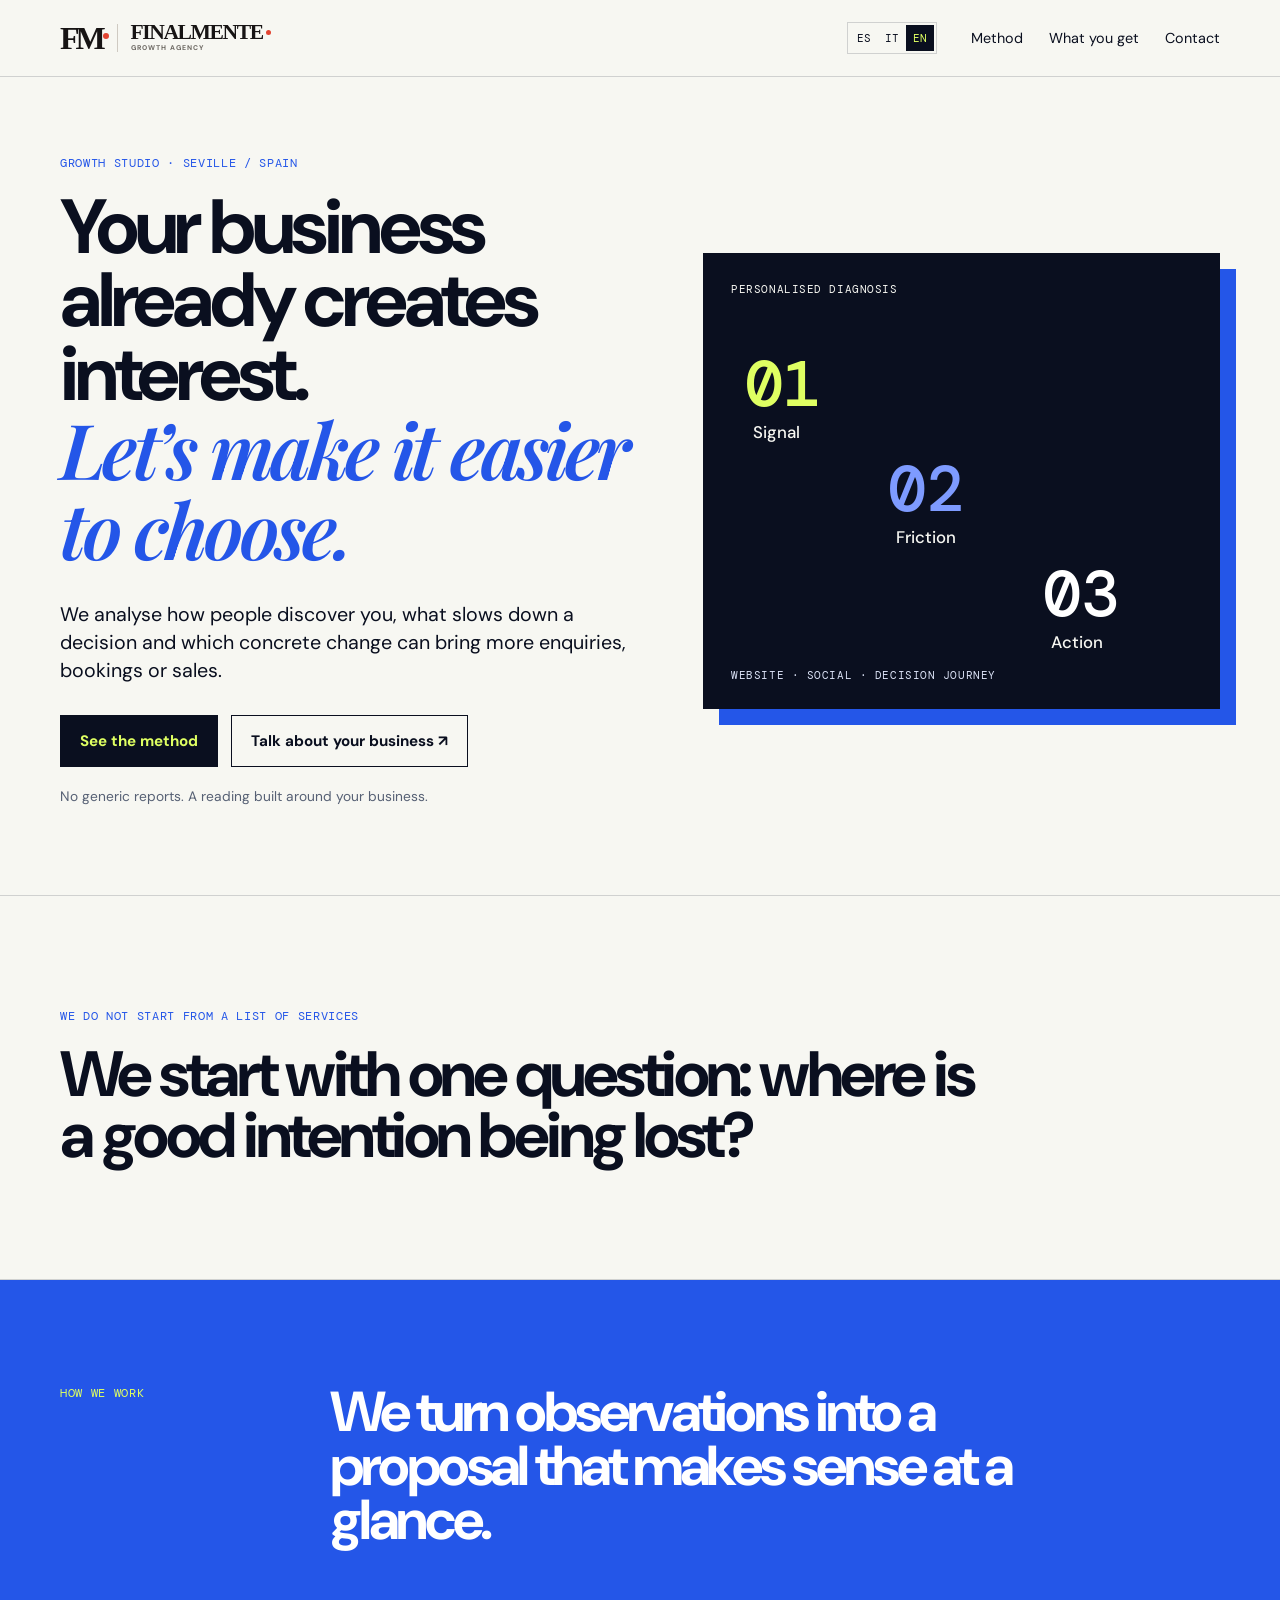
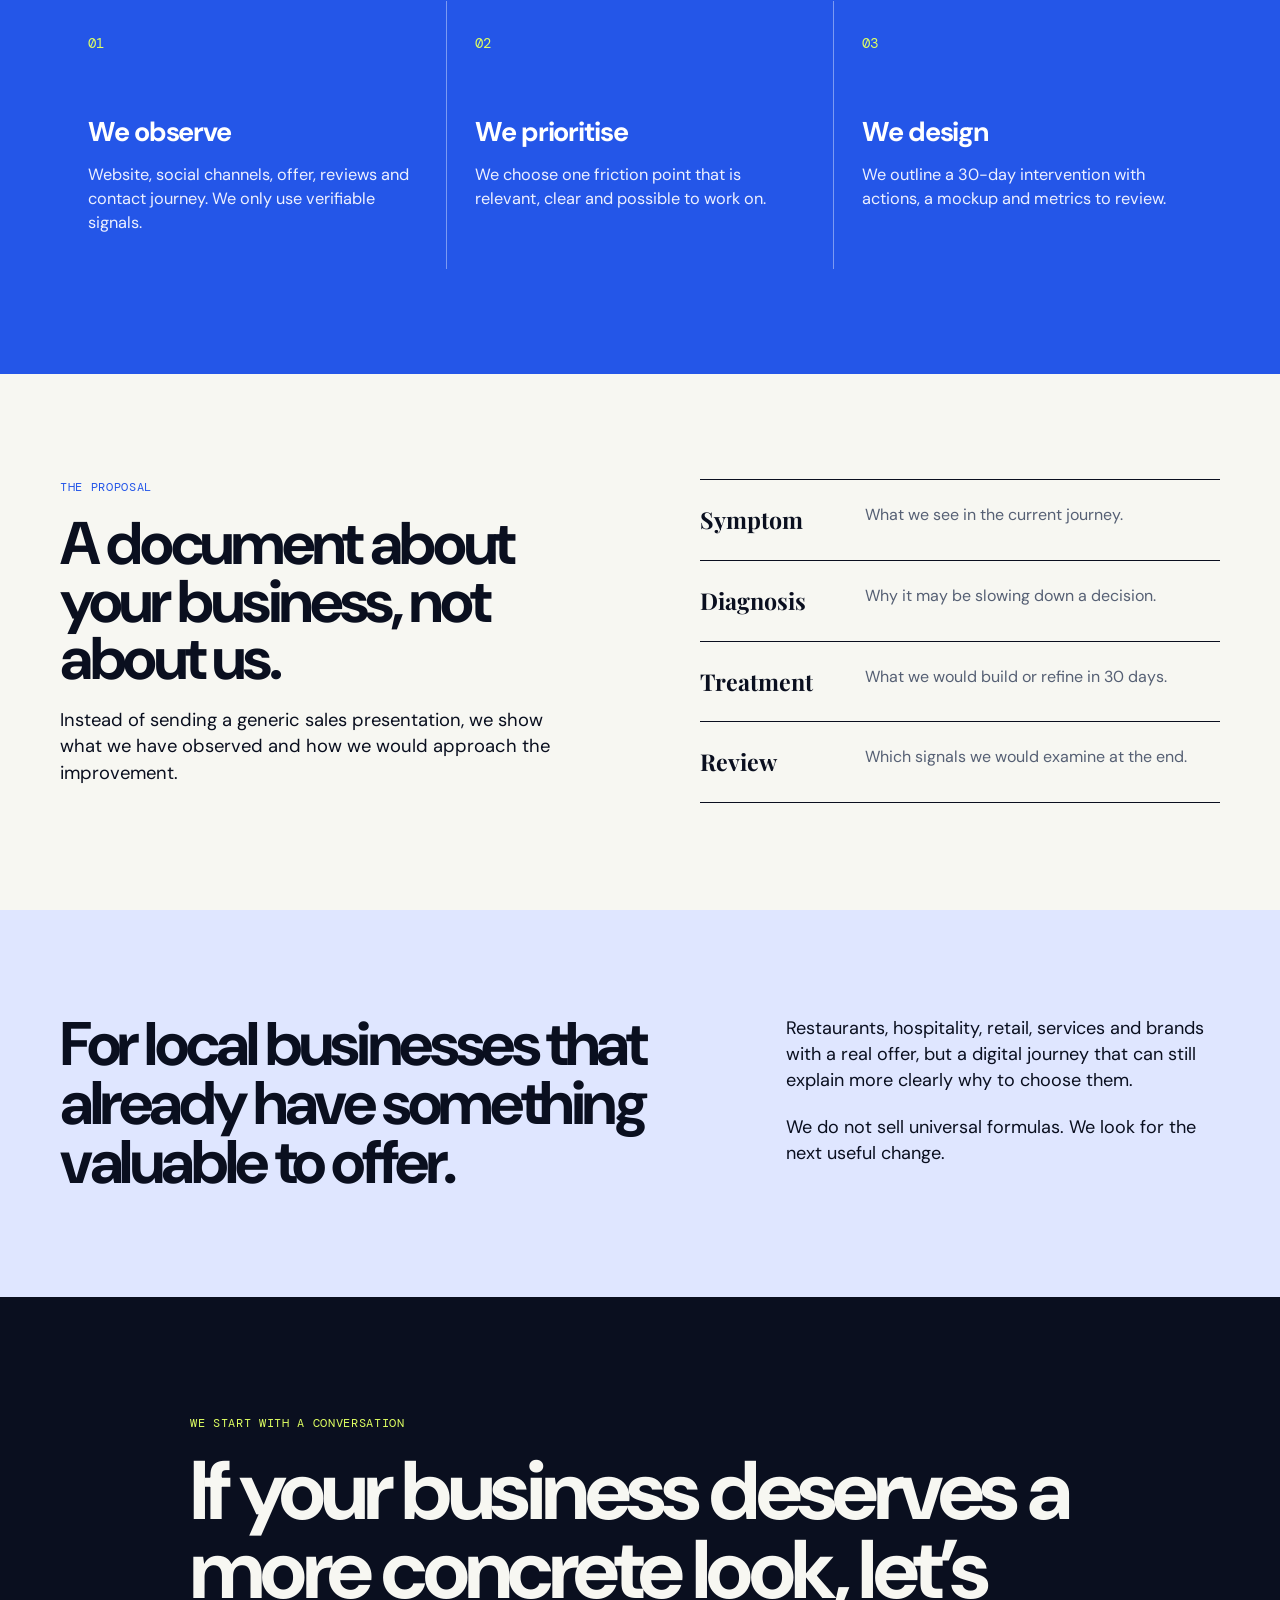
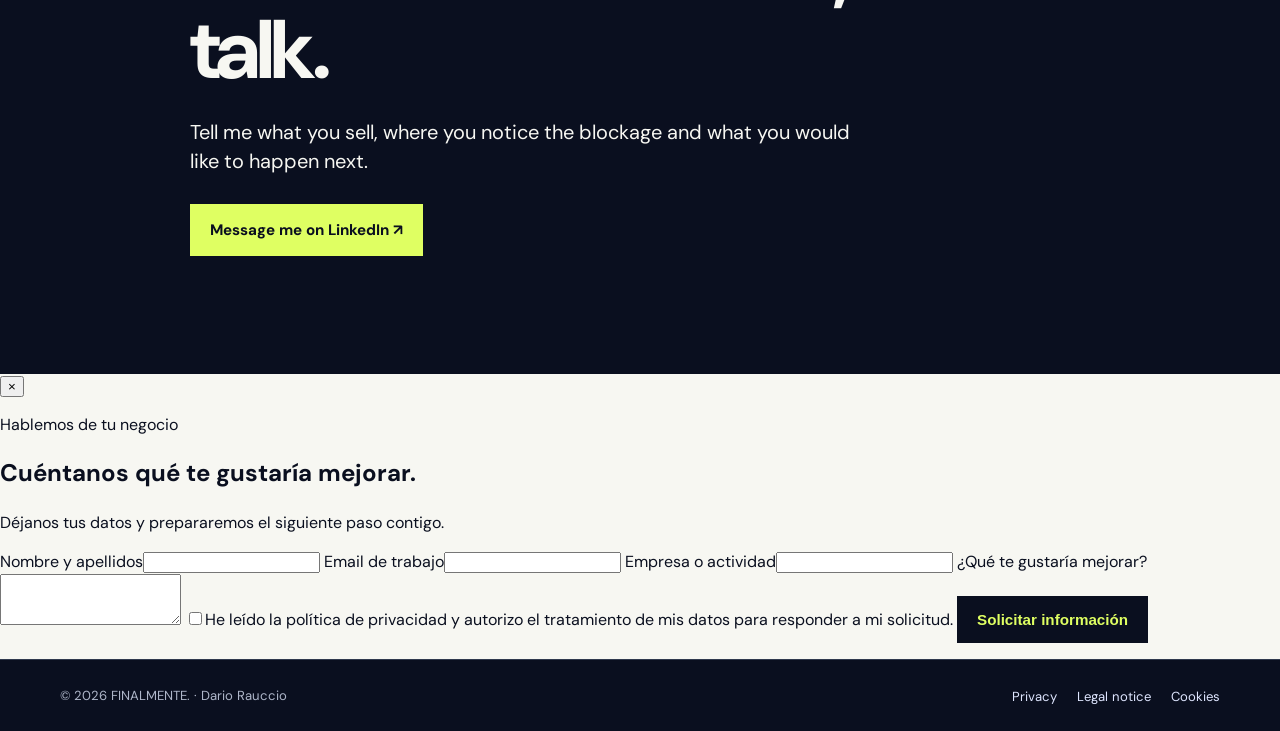
==== commit 174f28af: "Add contact request popup form" ====
--- a/index.html
+++ b/index.html
@@ -113,6 +113,24 @@
       </div>
     </section>
   </main>
-  <footer class="footer"><div class="wrap footer-row"><p>© <span id="year"></span> AG V1. · Dario Rauccio</p><div><a href="privacidad.html" data-i18n="privacy">Privacidad</a><a href="aviso-legal.html" data-i18n="legal">Aviso legal</a><a href="cookies.html" data-i18n="cookies">Cookies</a></div></div></footer>
+  <div class="contact-modal" id="contactModal" aria-hidden="true" role="dialog" aria-modal="true" aria-labelledby="contactTitle">
+    <div class="contact-modal__backdrop" data-close-contact></div>
+    <section class="contact-modal__panel">
+      <button class="contact-modal__close" type="button" aria-label="Close" data-close-contact>×</button>
+      <p class="contact-modal__eyebrow" data-i18n="formEyebrow">Hablemos de tu negocio</p>
+      <h2 id="contactTitle" data-i18n="formTitle">Cuéntanos qué te gustaría mejorar.</h2>
+      <p class="contact-modal__intro" data-i18n="formIntro">Déjanos tus datos y prepararemos el siguiente paso contigo.</p>
+      <form class="contact-form" id="contactForm">
+        <label><span data-i18n="formName">Nombre y apellidos</span><input name="name" autocomplete="name" required></label>
+        <label><span data-i18n="formEmail">Email de trabajo</span><input name="email" type="email" autocomplete="email" required></label>
+        <label><span data-i18n="formBusiness">Empresa o actividad</span><input name="business" autocomplete="organization" required></label>
+        <label><span data-i18n="formMessage">¿Qué te gustaría mejorar?</span><textarea name="message" rows="3"></textarea></label>
+        <label class="contact-form__consent"><input name="privacy" type="checkbox" required><span data-i18n="formConsent">He leído la política de privacidad y autorizo el tratamiento de mis datos para responder a mi solicitud.</span></label>
+        <button class="button button-primary contact-form__submit" type="submit" data-i18n="formSubmit">Solicitar información</button>
+        <p class="contact-form__status" id="contactStatus" aria-live="polite"></p>
+      </form>
+    </section>
+  </div>
+  <footer class="footer"><div class="wrap footer-row"><p>© <span id="year"></span> FINALMENTE. · Dario Rauccio</p><div><a href="privacidad.html" data-i18n="privacy">Privacidad</a><a href="aviso-legal.html" data-i18n="legal">Aviso legal</a><a href="cookies.html" data-i18n="cookies">Cookies</a></div></div></footer>
 </body>
 </html>
--- a/styles.css
+++ b/styles.css
@@ -1,10 +1,63 @@
 @import url('https://fonts.googleapis.com/css2?family=DM+Mono:wght@400;500&family=DM+Sans:opsz,wght@9..40,400;9..40,500;9..40,700&family=Playfair+Display:ital,wght@0,600;0,700;1,600&display=swap');
 
 :root{--ink:#0a0f1f;--blue:#2456e8;--lime:#dfff62;--paper:#f7f7f2;--mist:#dbe2f6;--line:rgba(10,15,31,.16)}
-*{box-sizing:border-box}html{scroll-behavior:smooth}body{margin:0;background:var(--paper);color:var(--ink);font-family:"DM Sans",Arial,sans-serif;font-size:16px;line-height:1.45}.wrap{width:min(1160px,calc(100% - 48px));margin:auto}.site-header{position:sticky;top:0;z-index:10;background:rgba(247,247,242,.94);backdrop-filter:blur(12px);border-bottom:1px solid var(--line)}.nav-wrap{height:76px;display:flex;align-items:center;justify-content:space-between}.nav-wrap{justify-content:flex-start;gap:26px}.brand{color:#df4b30;text-decoration:none}.brand-lockup{display:flex;flex-direction:column;align-items:flex-start;line-height:.84}.brand-word{font-family:"Arial Black",Impact,sans-serif;font-style:normal;font-size:1.75rem;letter-spacing:-.07em;white-space:nowrap}.brand-sub{font-family:"DM Sans",sans-serif;font-size:.52rem;font-style:italic;font-weight:700;letter-spacing:.05em;margin:2px 0 0 12px;white-space:nowrap}.header-tools{display:flex;align-items:center;gap:16px;margin-left:auto}.language-switch{display:flex;border:1px solid var(--line);padding:2px}.lang-button{border:0;background:transparent;color:var(--ink);font-family:"DM Mono",monospace;font-size:.68rem;padding:6px 7px;cursor:pointer}.lang-button.active{background:var(--ink);color:var(--lime)}.nav{margin-left:8px}.nav{display:flex;gap:26px}.nav a,.footer a{color:var(--ink);text-decoration:none;font-size:.9rem}.nav a:hover,.footer a:hover{color:var(--blue)}.menu-toggle{display:none;border:0;background:none;font-size:1.4rem;color:var(--ink)}
+*{box-sizing:border-box}html{scroll-behavior:smooth}body{margin:0;background:var(--paper);color:var(--ink);font-family:"DM Sans",Arial,sans-serif;font-size:16px;line-height:1.45}.wrap{width:min(1160px,calc(100% - 48px));margin:auto}.site-header{position:sticky;top:0;z-index:10;background:rgba(247,247,242,.94);backdrop-filter:blur(12px);border-bottom:1px solid var(--line)}.nav-wrap{height:76px;display:flex;align-items:center;justify-content:space-between}.nav-wrap{justify-content:flex-start;gap:26px}.brand{color:var(--ink);text-decoration:none}.brand-lockup{display:flex;align-items:center;gap:12px;line-height:1;white-space:nowrap}.brand-monogram{position:relative;font-family:Georgia,"Times New Roman",serif;font-size:2rem;font-weight:700;letter-spacing:-.13em;line-height:.78;color:#171414;padding-right:4px}.brand-dot{position:absolute;right:-4px;top:28%;width:6px;height:6px;border-radius:50%;background:#e24431}.brand-divider{width:1px;height:28px;flex:0 0 1px;background:#cfcac2}.brand-full{display:flex;flex-direction:column;align-items:flex-start;gap:4px}.brand-name{font-family:Georgia,"Times New Roman",serif;font-size:1.35rem;font-weight:700;letter-spacing:-.065em;line-height:.78;color:#171414}.brand-name-dot{display:inline-block;width:5px;height:5px;margin-left:3px;border-radius:50%;background:#e24431;vertical-align:.17em}.brand-sub{margin:0 0 0 1px;color:#6f6b65;font-family:"DM Sans",sans-serif;font-size:.43rem;font-style:normal;font-weight:800;letter-spacing:.14em;line-height:1;text-transform:uppercase;white-space:nowrap}.header-tools{display:flex;align-items:center;gap:16px;margin-left:auto}.language-switch{display:flex;border:1px solid var(--line);padding:2px}.lang-button{border:0;background:transparent;color:var(--ink);font-family:"DM Mono",monospace;font-size:.68rem;padding:6px 7px;cursor:pointer}.lang-button.active{background:var(--ink);color:var(--lime)}.nav{margin-left:8px}.nav{display:flex;gap:26px}.nav a,.footer a{color:var(--ink);text-decoration:none;font-size:.9rem}.nav a:hover,.footer a:hover{color:var(--blue)}.menu-toggle{display:none;border:0;background:none;font-size:1.4rem;color:var(--ink)}
 
 .hero{padding:78px 0 88px;background:var(--paper)}.hero-grid{display:grid;grid-template-columns:1.05fr .95fr;gap:72px;align-items:center}.eyebrow,.section-kicker{font-family:"DM Mono",monospace;color:var(--blue);font-size:.76rem;letter-spacing:.055em;text-transform:uppercase;margin:0 0 18px}.hero h1,.statement h2,.section h2,.closing h2{letter-spacing:-.055em;line-height:.96;margin:0;font-weight:700}.hero h1{font-size:clamp(3.2rem,6vw,5.9rem)}.hero h1 em{font-family:"Playfair Display",Georgia,serif;font-weight:600;color:var(--blue)}.lead{font-size:1.23rem;line-height:1.42;max-width:600px;margin:30px 0}.actions{display:flex;gap:13px;flex-wrap:wrap}.button{display:inline-flex;align-items:center;justify-content:center;padding:14px 19px;text-decoration:none;font-weight:700;font-size:.95rem;border:1px solid var(--ink);transition:transform .18s ease,background .18s ease}.button:hover{transform:translateY(-2px)}.button-primary{background:var(--ink);color:var(--lime);border-color:var(--ink)}.button-quiet{color:var(--ink);background:transparent}.microcopy{margin:20px 0 0;font-size:.86rem;color:#566074}.hero-art{height:456px;background:var(--ink);position:relative;overflow:hidden;padding:28px;color:var(--paper);box-shadow:16px 16px 0 var(--blue)}.art-label,.art-footer{font-family:"DM Mono",monospace;font-size:.7rem;letter-spacing:.05em}.signal{position:absolute;font-family:"DM Mono",monospace;font-size:4rem;line-height:1;color:var(--lime);font-weight:500}.signal span{display:block;color:var(--paper);font-family:"DM Sans",sans-serif;font-size:1.05rem;margin:7px 0 0 8px}.signal-one{top:100px;left:42px}.signal-two{top:205px;left:185px;color:#7e9bff}.signal-three{top:310px;left:340px;color:#fff}.art-footer{position:absolute;left:28px;bottom:26px;color:var(--mist)}
 
 .section{padding:105px 0}.statement{border-top:1px solid var(--line);border-bottom:1px solid var(--line);padding:112px 0}.statement h2{font-size:clamp(2.8rem,5vw,5rem);max-width:950px}.section-intro{display:grid;grid-template-columns:230px 1fr;gap:40px;align-items:start;margin-bottom:54px}.section-intro h2{font-size:clamp(2.5rem,4.4vw,4.3rem);max-width:800px}.method{background:var(--blue);color:white}.method .eyebrow{color:var(--lime)}.method-grid{display:grid;grid-template-columns:repeat(3,1fr);gap:1px;background:rgba(255,255,255,.4)}.method-grid article{background:var(--blue);padding:30px 28px 35px}.method-grid span{font-family:"DM Mono",monospace;color:var(--lime);font-size:.85rem}.method-grid h3{font-size:1.7rem;letter-spacing:-.04em;margin:58px 0 12px}.method-grid p{margin:0;font-size:1.02rem;color:#edf0ff}.deliverable-layout{display:grid;grid-template-columns:1fr 1fr;gap:120px;align-items:start}.deliverable h2{font-size:clamp(2.8rem,4.7vw,4.65rem)}.deliverable p:not(.eyebrow){font-size:1.15rem;max-width:500px}.deliverable-list{list-style:none;margin:0;padding:0;border-top:1px solid var(--ink)}.deliverable-list li{display:grid;grid-template-columns:150px 1fr;gap:15px;border-bottom:1px solid var(--ink);padding:23px 0;font-size:1rem}.deliverable-list strong{font-family:"Playfair Display",serif;font-size:1.45rem}.deliverable-list span{color:#566074}.fit{background:#dfe6ff}.fit-grid{display:grid;grid-template-columns:1.1fr .75fr;gap:90px}.fit h2{font-size:clamp(2.8rem,4.8vw,4.6rem)}.fit p{font-size:1.13rem;margin:0 0 20px}.closing{background:var(--ink);color:var(--paper);padding:118px 0}.closing .eyebrow{color:var(--lime)}.closing-inner{max-width:900px}.closing h2{font-size:clamp(3.2rem,6.5vw,6rem)}.closing p:not(.eyebrow){font-size:1.25rem;max-width:670px;margin:28px 0}.button-light{background:var(--lime);border-color:var(--lime);color:var(--ink)}.footer{padding:24px 0;background:var(--ink);color:#aeb6c9;border-top:1px solid #30394e}.footer-row{display:flex;justify-content:space-between;gap:20px;align-items:center}.footer p{margin:0;font-size:.82rem}.footer a{color:#dfe6ff;margin-left:20px;font-size:.82rem}
 
-@media(max-width:800px){.wrap{width:min(100% - 36px,1160px)}.menu-toggle{display:block}.nav{display:none;position:absolute;top:76px;left:0;right:0;margin-left:0;background:var(--paper);padding:20px 24px;border-bottom:1px solid var(--line);flex-direction:column;gap:16px}.nav.open{display:flex}.hero{padding:58px 0}.hero-grid,.deliverable-layout,.fit-grid{grid-template-columns:1fr;gap:46px}.hero-art{height:360px;box-shadow:10px 10px 0 var(--blue)}.signal{font-size:3.2rem}.signal-one{top:75px;left:28px}.signal-two{top:160px;left:125px}.signal-three{top:245px;left:225px}.section{padding:76px 0}.section-intro{grid-template-columns:1fr;gap:5px;margin-bottom:40px}.method-grid{grid-template-columns:1fr}.method-grid article{padding:25px}.method-grid h3{margin-top:30px}.deliverable-list li{grid-template-columns:1fr;gap:4px}.fit-grid{gap:28px}.footer-row{align-items:flex-start;flex-direction:column}.footer a{margin:0 18px 0 0}}
+@media(max-width:800px){.brand-lockup{gap:9px}.brand-monogram{font-size:1.58rem}.brand-dot{width:5px;height:5px;right:-3px}.brand-divider{height:23px}.brand-name{font-size:1.07rem}.brand-name-dot{width:4px;height:4px;margin-left:2px}.brand-sub{font-size:.35rem}.wrap{width:min(100% - 36px,1160px)}.menu-toggle{display:block}.nav{display:none;position:absolute;top:76px;left:0;right:0;margin-left:0;background:var(--paper);padding:20px 24px;border-bottom:1px solid var(--line);flex-direction:column;gap:16px}.nav.open{display:flex}.hero{padding:58px 0}.hero-grid,.deliverable-layout,.fit-grid{grid-template-columns:1fr;gap:46px}.hero-art{height:360px;box-shadow:10px 10px 0 var(--blue)}.signal{font-size:3.2rem}.signal-one{top:75px;left:28px}.signal-two{top:160px;left:125px}.signal-three{top:245px;left:225px}.section{padding:76px 0}.section-intro{grid-template-columns:1fr;gap:5px;margin-bottom:40px}.method-grid{grid-template-columns:1fr}.method-grid article{padding:25px}.method-grid h3{margin-top:30px}.deliverable-list li{grid-template-columns:1fr;gap:4px}.fit-grid{gap:28px}.footer-row{align-items:flex-start;flex-direction:column}.footer a{margin:0 18px 0 0}}
+
+
+/* Mobile refinement */
+@media(max-width:800px){
+  .nav-wrap{min-height:72px;height:auto;padding:13px 0;gap:12px}
+  .brand-lockup{gap:8px;min-width:0}
+  .brand-monogram{font-size:1.45rem}
+  .brand-dot{width:5px;height:5px;right:-3px}
+  .brand-divider{height:22px}
+  .brand-name{font-size:1.03rem;letter-spacing:-.055em}
+  .brand-name-dot{width:4px;height:4px;margin-left:2px}
+  .brand-sub{font-size:.37rem;letter-spacing:.12em}
+  .header-tools{gap:8px}
+  .language-switch{padding:2px}
+  .lang-button{min-width:29px;min-height:29px;padding:5px}
+  .menu-toggle{min-width:38px;min-height:38px;padding:4px}
+  .nav{top:72px;padding:18px;box-shadow:0 10px 24px rgba(10,15,31,.08)}
+  .nav a{display:block;padding:9px 0;font-size:1rem}
+  .hero{padding:48px 0 56px}
+  .hero h1{font-size:clamp(2.65rem,12vw,4rem);line-height:.98}
+  .lead{font-size:1.06rem;margin:24px 0}
+  .actions{gap:10px}
+  .button{width:100%;min-height:48px;padding:13px 17px}
+  .microcopy{font-size:.82rem}
+  .hero-art{height:300px;padding:22px;box-shadow:8px 8px 0 var(--blue)}
+  .art-label,.art-footer{font-size:.62rem}
+  .signal{font-size:2.65rem}
+  .signal span{font-size:.94rem}
+  .signal-one{top:66px;left:24px}.signal-two{top:137px;left:100px}.signal-three{top:208px;left:177px}
+  .section,.statement{padding:64px 0}
+  .statement h2,.section-intro h2,.deliverable h2,.fit h2{font-size:clamp(2.25rem,10vw,3.2rem);line-height:1}
+  .method-grid article{padding:28px 22px}
+  .method-grid h3{font-size:1.55rem}
+  .deliverable p:not(.eyebrow),.fit p,.closing p:not(.eyebrow){font-size:1.05rem}
+  .deliverable-list li{padding:20px 0}
+  .closing{padding:76px 0}
+  .closing h2{font-size:clamp(2.65rem,12vw,4rem)}
+  .button-light{width:auto;min-width:100%}
+  .footer{padding:28px 0}
+  .footer-row{gap:14px}
+  .footer a{display:inline-block;margin:0 15px 9px 0;min-height:28px}
+}
+@media(max-width:380px){
+  .wrap{width:min(100% - 28px,1160px)}
+  .nav-wrap{gap:7px}
+  .brand-monogram{font-size:1.3rem}
+  .brand-divider{height:20px}
+  .brand-name{font-size:.91rem}
+  .brand-sub{font-size:.32rem;letter-spacing:.1em}
+  .header-tools{gap:4px}
+  .lang-button{min-width:27px}
+  .hero h1{font-size:2.48rem}
+}
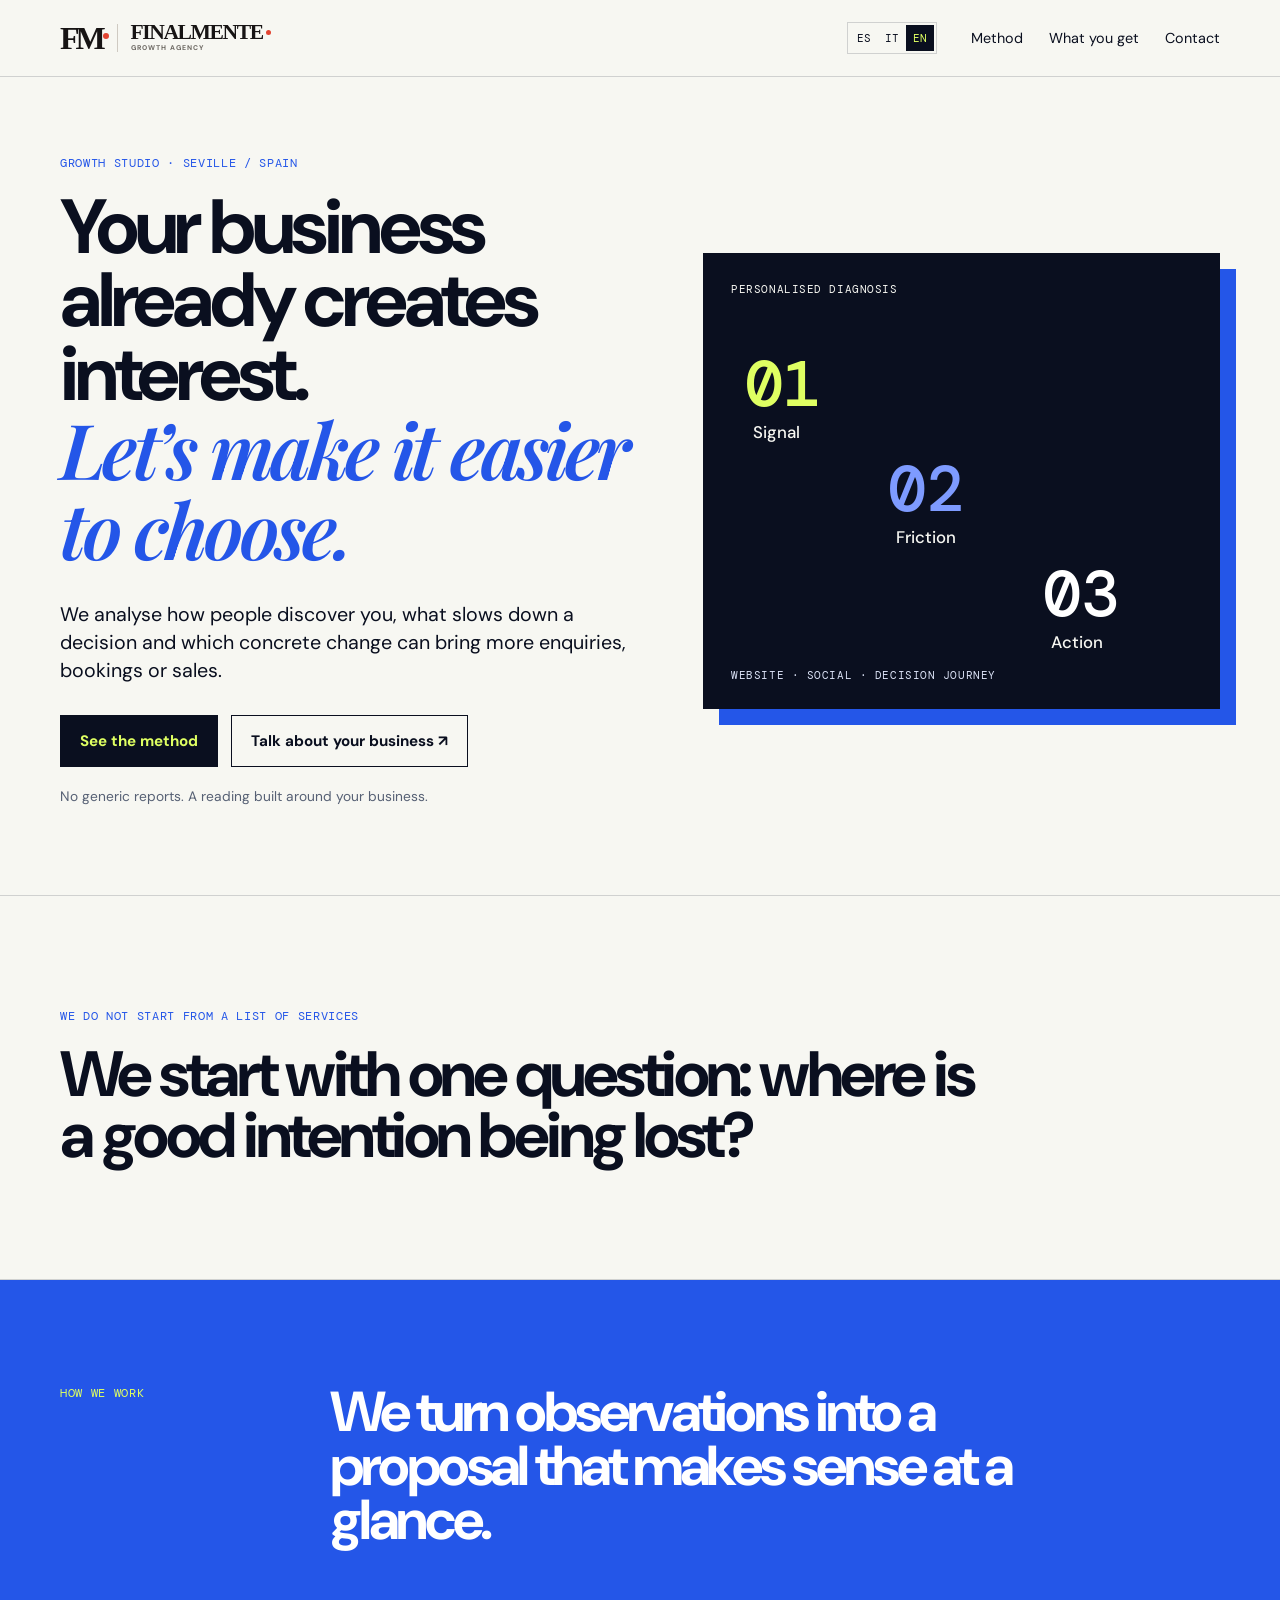
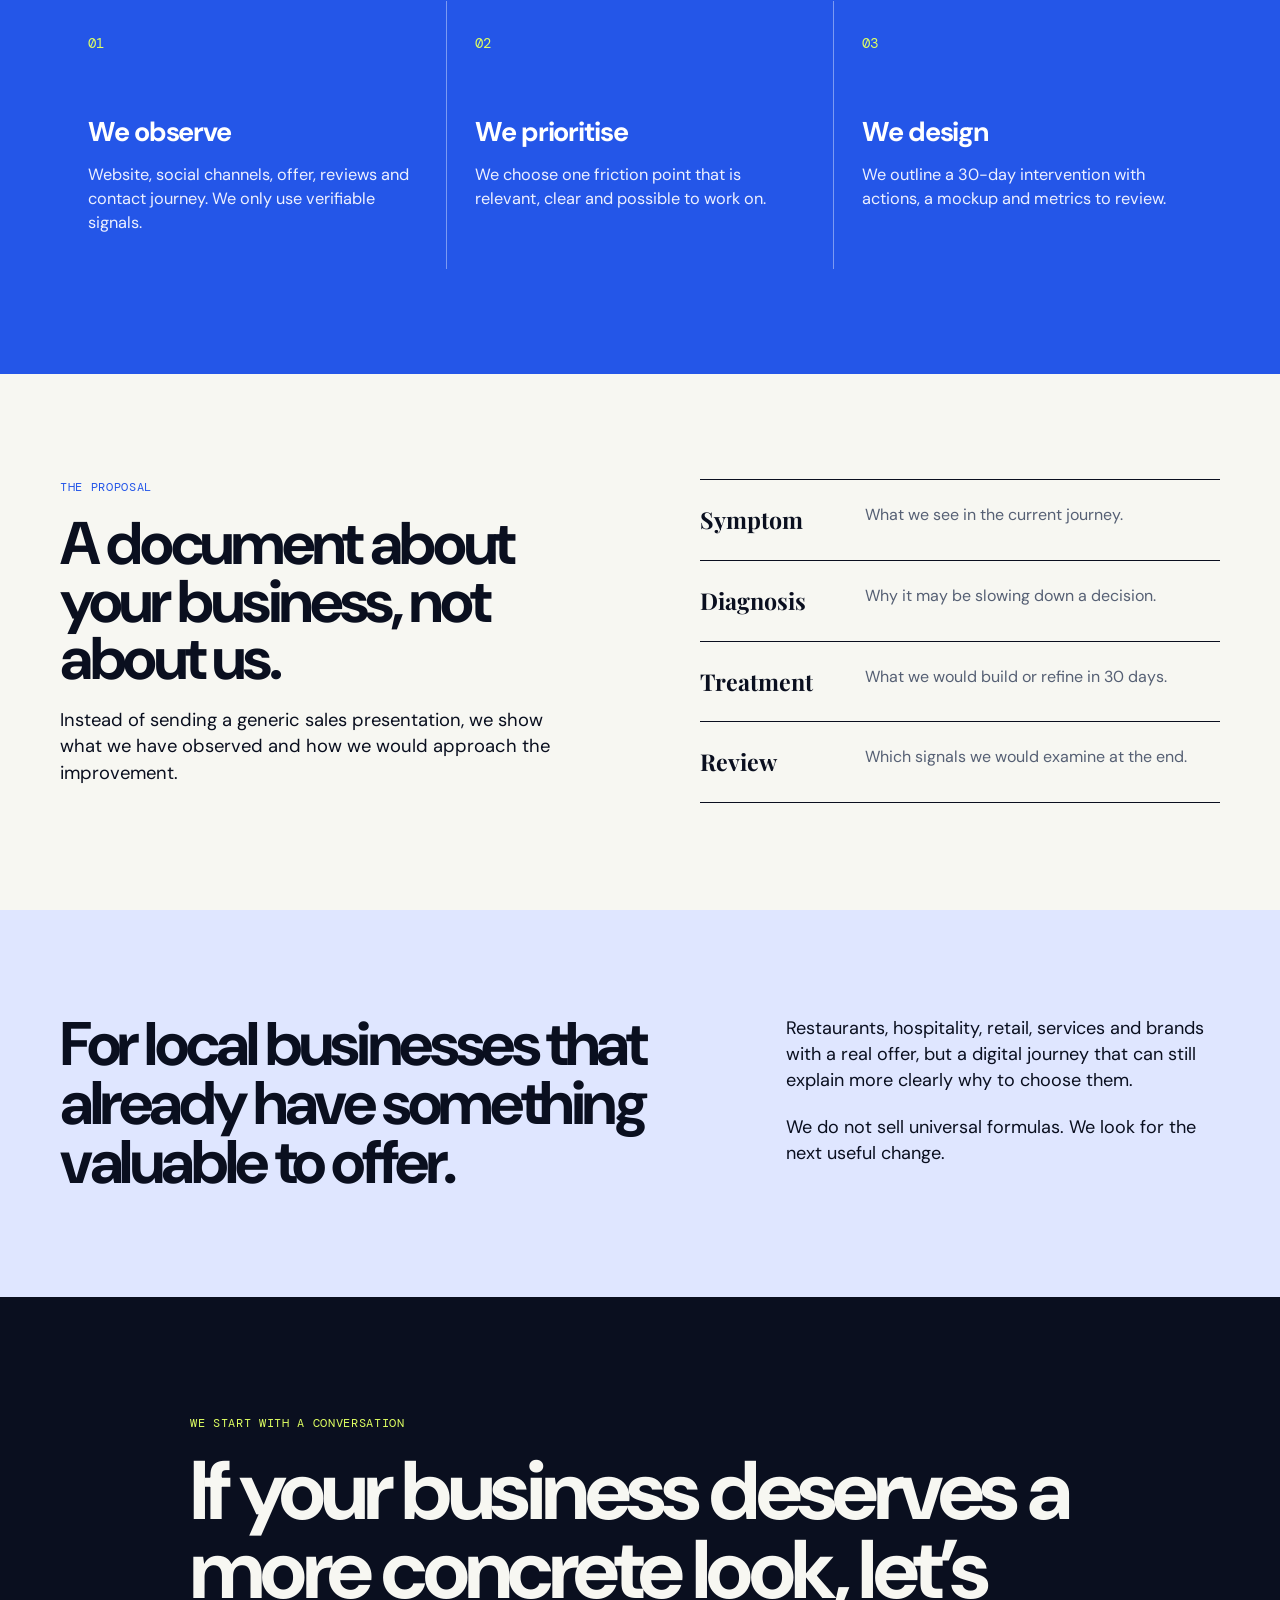
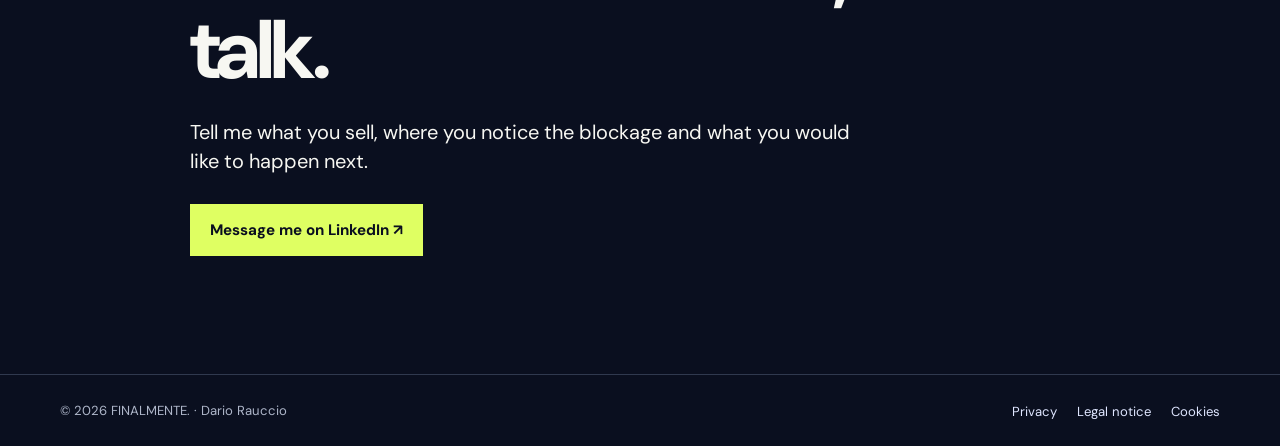
==== commit 4ec54bc1: "Connect multilingual Brevo contact modal" ====
--- a/index.html
+++ b/index.html
@@ -16,121 +16,21 @@
       <a class="brand brand-lockup" href="#inicio" aria-label="FINALMENTE.">
         <span class="brand-monogram">FM<span class="brand-dot" aria-hidden="true"></span></span>
         <span class="brand-divider" aria-hidden="true"></span>
-        <span class="brand-full">
-          <span class="brand-name">FINALMENTE<span class="brand-name-dot" aria-hidden="true"></span></span>
-          <span class="brand-sub">GROWTH AGENCY</span>
-        </span>
+        <span class="brand-full"><span class="brand-name">FINALMENTE<span class="brand-name-dot" aria-hidden="true"></span></span><span class="brand-sub">GROWTH AGENCY</span></span>
       </a>
-      <div class="header-tools">
-        <div class="language-switch" aria-label="Language selector">
-          <button class="lang-button active" data-lang="es" aria-pressed="true">ES</button>
-          <button class="lang-button" data-lang="it" aria-pressed="false">IT</button>
-          <button class="lang-button" data-lang="en" aria-pressed="false">EN</button>
-        </div>
-        <button class="menu-toggle" aria-label="Abrir menú" aria-expanded="false">☰</button>
-      </div>
-      <nav id="mainNav" class="nav">
-        <a href="#metodo" data-i18n="navMethod">Método</a>
-        <a href="#entregable" data-i18n="navDeliverable">Qué recibes</a>
-        <a href="#contacto" data-i18n="navContact">Contacto</a>
-      </nav>
+      <div class="header-tools"><div class="language-switch" aria-label="Language selector"><button class="lang-button active" data-lang="es" aria-pressed="true">ES</button><button class="lang-button" data-lang="it" aria-pressed="false">IT</button><button class="lang-button" data-lang="en" aria-pressed="false">EN</button></div><button class="menu-toggle" aria-label="Abrir menú" aria-expanded="false">☰</button></div>
+      <nav id="mainNav" class="nav"><a href="#metodo" data-i18n="navMethod">Método</a><a href="#entregable" data-i18n="navDeliverable">Qué recibes</a><a href="#contacto" data-i18n="navContact">Contacto</a></nav>
     </div>
   </header>
-
   <main>
-    <section class="hero" id="inicio">
-      <div class="wrap hero-grid">
-        <div class="hero-copy">
-          <p class="eyebrow" data-i18n="eyebrow">Growth studio · Sevilla / España</p>
-          <h1><span data-i18n="heroA">Tu negocio ya genera interés.</span><br><em data-i18n="heroB">Hagamos que sea más fácil elegirte.</em></h1>
-          <p class="lead" data-i18n="heroLead">Analizamos cómo te descubren, qué frena la decisión y qué cambio concreto puede acercarte a más solicitudes, reservas o ventas.</p>
-          <div class="actions">
-            <a class="button button-primary" href="#metodo" data-i18n="heroCtaOne">Ver el método</a>
-            <a class="button button-quiet" href="#contacto" data-i18n="heroCtaTwo">Hablar de tu negocio ↗</a>
-          </div>
-          <p class="microcopy" data-i18n="microcopy">Sin informes genéricos. Una lectura construida sobre tu actividad.</p>
-        </div>
-        <div class="hero-art" aria-label="Growth diagnosis">
-          <div class="art-label" data-i18n="artLabel">DIAGNÓSTICO PERSONALIZADO</div>
-          <div class="signal signal-one">01 <span data-i18n="artOne">Señal</span></div>
-          <div class="signal signal-two">02 <span data-i18n="artTwo">Fricción</span></div>
-          <div class="signal signal-three">03 <span data-i18n="artThree">Acción</span></div>
-          <div class="art-footer" data-i18n="artFooter">WEB · SOCIAL · RECORRIDO DE DECISIÓN</div>
-        </div>
-      </div>
-    </section>
-
-    <section class="section statement">
-      <div class="wrap">
-        <p class="section-kicker" data-i18n="statementKicker">No partimos de una lista de servicios</p>
-        <h2 data-i18n="statementTitle">Partimos de una pregunta: ¿dónde se está perdiendo una buena intención?</h2>
-      </div>
-    </section>
-
-    <section class="section method" id="metodo">
-      <div class="wrap">
-        <div class="section-intro">
-          <p class="eyebrow" data-i18n="methodEyebrow">Cómo trabajamos</p>
-          <h2 data-i18n="methodTitle">Convertimos observaciones en una propuesta que se puede entender de un vistazo.</h2>
-        </div>
-        <div class="method-grid">
-          <article><span>01</span><h3 data-i18n="stepOneTitle">Observamos</h3><p data-i18n="stepOneText">Web, redes, propuesta, reseñas y recorrido de contacto. Solo usamos señales verificables.</p></article>
-          <article><span>02</span><h3 data-i18n="stepTwoTitle">Priorizamos</h3><p data-i18n="stepTwoText">Elegimos un único punto de fricción que sea relevante, claro y posible de trabajar.</p></article>
-          <article><span>03</span><h3 data-i18n="stepThreeTitle">Diseñamos</h3><p data-i18n="stepThreeText">Planteamos una intervención de 30 días con acciones, un mockup y métricas de lectura.</p></article>
-        </div>
-      </div>
-    </section>
-
-    <section class="section deliverable" id="entregable">
-      <div class="wrap deliverable-layout">
-        <div>
-          <p class="eyebrow" data-i18n="deliverableEyebrow">La propuesta</p>
-          <h2 data-i18n="deliverableTitle">Un documento que habla de tu negocio, no de nosotros.</h2>
-          <p data-i18n="deliverableText">En lugar de enviarte una presentación comercial genérica, te mostramos qué hemos detectado y cómo plantearíamos la mejora.</p>
-        </div>
-        <ol class="deliverable-list">
-          <li><strong data-i18n="dOneTitle">Síntoma</strong><span data-i18n="dOneText">Lo que vemos en el recorrido actual.</span></li>
-          <li><strong data-i18n="dTwoTitle">Diagnóstico</strong><span data-i18n="dTwoText">Por qué puede estar frenando una decisión.</span></li>
-          <li><strong data-i18n="dThreeTitle">Cura</strong><span data-i18n="dThreeText">Qué construiríamos o ajustaríamos en 30 días.</span></li>
-          <li><strong data-i18n="dFourTitle">Lectura</strong><span data-i18n="dFourText">Qué señales revisaríamos al terminar.</span></li>
-        </ol>
-      </div>
-    </section>
-
-    <section class="section fit">
-      <div class="wrap fit-grid">
-        <h2 data-i18n="fitTitle">Para negocios locales que ya tienen algo valioso que ofrecer.</h2>
-        <div><p data-i18n="fitOne">Restauración, hospitality, comercio, servicios y marcas con una propuesta real, pero un recorrido digital que todavía puede explicar mejor por qué elegirlas.</p><p data-i18n="fitTwo">No vendemos fórmulas universales. Buscamos el siguiente cambio útil.</p></div>
-      </div>
-    </section>
-
-    <section class="closing" id="contacto">
-      <div class="wrap closing-inner">
-        <p class="eyebrow" data-i18n="closingEyebrow">Empezamos por una conversación</p>
-        <h2 data-i18n="closingTitle">Si tu negocio merece una mirada más concreta, hablemos.</h2>
-        <p data-i18n="closingText">Cuéntame qué vendes, dónde notas el bloqueo y qué te gustaría que ocurriera después.</p>
-        <a class="button button-light" href="https://linkedin.com/in/dariorauccio" target="_blank" rel="noopener" data-i18n="closingCta">Escribirme por LinkedIn ↗</a>
-      </div>
-    </section>
+    <section class="hero" id="inicio"><div class="wrap hero-grid"><div class="hero-copy"><p class="eyebrow" data-i18n="eyebrow">Growth studio · Sevilla / España</p><h1><span data-i18n="heroA">Tu negocio ya genera interés.</span><br><em data-i18n="heroB">Hagamos que sea más fácil elegirte.</em></h1><p class="lead" data-i18n="heroLead">Analizamos cómo te descubren, qué frena la decisión y qué cambio concreto puede acercarte a más solicitudes, reservas o ventas.</p><div class="actions"><a class="button button-primary" href="#metodo" data-i18n="heroCtaOne">Ver el método</a><a class="button button-quiet" href="#contacto" data-i18n="heroCtaTwo">Hablar de tu negocio ↗</a></div><p class="microcopy" data-i18n="microcopy">Sin informes genéricos. Una lectura construida sobre tu actividad.</p></div><div class="hero-art" aria-label="Growth diagnosis"><div class="art-label" data-i18n="artLabel">DIAGNÓSTICO PERSONALIZADO</div><div class="signal signal-one">01 <span data-i18n="artOne">Señal</span></div><div class="signal signal-two">02 <span data-i18n="artTwo">Fricción</span></div><div class="signal signal-three">03 <span data-i18n="artThree">Acción</span></div><div class="art-footer" data-i18n="artFooter">WEB · SOCIAL · RECORRIDO DE DECISIÓN</div></div></div></section>
+    <section class="section statement"><div class="wrap"><p class="section-kicker" data-i18n="statementKicker">No partimos de una lista de servicios</p><h2 data-i18n="statementTitle">Partimos de una pregunta: ¿dónde se está perdiendo una buena intención?</h2></div></section>
+    <section class="section method" id="metodo"><div class="wrap"><div class="section-intro"><p class="eyebrow" data-i18n="methodEyebrow">Cómo trabajamos</p><h2 data-i18n="methodTitle">Convertimos observaciones en una propuesta que se puede entender de un vistazo.</h2></div><div class="method-grid"><article><span>01</span><h3 data-i18n="stepOneTitle">Observamos</h3><p data-i18n="stepOneText">Web, redes, propuesta, reseñas y recorrido de contacto. Solo usamos señales verificables.</p></article><article><span>02</span><h3 data-i18n="stepTwoTitle">Priorizamos</h3><p data-i18n="stepTwoText">Elegimos un único punto de fricción que sea relevante, claro y posible de trabajar.</p></article><article><span>03</span><h3 data-i18n="stepThreeTitle">Diseñamos</h3><p data-i18n="stepThreeText">Planteamos una intervención de 30 días con acciones, un mockup y métricas de lectura.</p></article></div></div></section>
+    <section class="section deliverable" id="entregable"><div class="wrap deliverable-layout"><div><p class="eyebrow" data-i18n="deliverableEyebrow">La propuesta</p><h2 data-i18n="deliverableTitle">Un documento que habla de tu negocio, no de nosotros.</h2><p data-i18n="deliverableText">En lugar de enviarte una presentación comercial genérica, te mostramos qué hemos detectado y cómo plantearíamos la mejora.</p></div><ol class="deliverable-list"><li><strong data-i18n="dOneTitle">Síntoma</strong><span data-i18n="dOneText">Lo que vemos en el recorrido actual.</span></li><li><strong data-i18n="dTwoTitle">Diagnóstico</strong><span data-i18n="dTwoText">Por qué puede estar frenando una decisión.</span></li><li><strong data-i18n="dThreeTitle">Cura</strong><span data-i18n="dThreeText">Qué construiríamos o ajustaríamos en 30 días.</span></li><li><strong data-i18n="dFourTitle">Lectura</strong><span data-i18n="dFourText">Qué señales revisaríamos al terminar.</span></li></ol></div></section>
+    <section class="section fit"><div class="wrap fit-grid"><h2 data-i18n="fitTitle">Para negocios locales que ya tienen algo valioso que ofrecer.</h2><div><p data-i18n="fitOne">Restauración, hospitality, comercio, servicios y marcas con una propuesta real, pero un recorrido digital que todavía puede explicar mejor por qué elegirlas.</p><p data-i18n="fitTwo">No vendemos fórmulas universales. Buscamos el siguiente cambio útil.</p></div></div></section>
+    <section class="closing" id="contacto"><div class="wrap closing-inner"><p class="eyebrow" data-i18n="closingEyebrow">Empezamos por una conversación</p><h2 data-i18n="closingTitle">Si tu negocio merece una mirada más concreta, hablemos.</h2><p data-i18n="closingText">Cuéntame qué vendes, dónde notas el bloqueo y qué te gustaría que ocurriera después.</p><a class="button button-light" href="https://linkedin.com/in/dariorauccio" target="_blank" rel="noopener" data-i18n="closingCta">Escribirme por LinkedIn ↗</a></div></section>
   </main>
-  <div class="contact-modal" id="contactModal" aria-hidden="true" role="dialog" aria-modal="true" aria-labelledby="contactTitle">
-    <div class="contact-modal__backdrop" data-close-contact></div>
-    <section class="contact-modal__panel">
-      <button class="contact-modal__close" type="button" aria-label="Close" data-close-contact>×</button>
-      <p class="contact-modal__eyebrow" data-i18n="formEyebrow">Hablemos de tu negocio</p>
-      <h2 id="contactTitle" data-i18n="formTitle">Cuéntanos qué te gustaría mejorar.</h2>
-      <p class="contact-modal__intro" data-i18n="formIntro">Déjanos tus datos y prepararemos el siguiente paso contigo.</p>
-      <form class="contact-form" id="contactForm">
-        <label><span data-i18n="formName">Nombre y apellidos</span><input name="name" autocomplete="name" required></label>
-        <label><span data-i18n="formEmail">Email de trabajo</span><input name="email" type="email" autocomplete="email" required></label>
-        <label><span data-i18n="formBusiness">Empresa o actividad</span><input name="business" autocomplete="organization" required></label>
-        <label><span data-i18n="formMessage">¿Qué te gustaría mejorar?</span><textarea name="message" rows="3"></textarea></label>
-        <label class="contact-form__consent"><input name="privacy" type="checkbox" required><span data-i18n="formConsent">He leído la política de privacidad y autorizo el tratamiento de mis datos para responder a mi solicitud.</span></label>
-        <button class="button button-primary contact-form__submit" type="submit" data-i18n="formSubmit">Solicitar información</button>
-        <p class="contact-form__status" id="contactStatus" aria-live="polite"></p>
-      </form>
-    </section>
-  </div>
+  <div class="contact-modal" id="contactModal" aria-hidden="true" role="dialog" aria-modal="true" aria-labelledby="contactTitle"><div class="contact-modal__backdrop" data-close-contact></div><section class="contact-modal__panel"><button class="contact-modal__close" type="button" aria-label="Close" data-close-contact>×</button><p class="contact-modal__eyebrow" data-i18n="formEyebrow">Hablemos de tu negocio</p><h2 id="contactTitle" data-i18n="formTitle">Cuéntanos qué te gustaría mejorar.</h2><p class="contact-modal__intro" data-i18n="formIntro">Déjanos tu email profesional y prepararemos el siguiente paso contigo.</p><div class="contact-form-embed"><iframe id="brevoContactForm" title="FINALMENTE contact form" loading="lazy" width="540" height="305" frameborder="0" scrolling="auto" allowfullscreen></iframe></div><p class="contact-form__privacy"><a href="privacidad.html" data-i18n="formPrivacy">Consulta la Política de Privacidad.</a></p></section></div>
   <footer class="footer"><div class="wrap footer-row"><p>© <span id="year"></span> FINALMENTE. · Dario Rauccio</p><div><a href="privacidad.html" data-i18n="privacy">Privacidad</a><a href="aviso-legal.html" data-i18n="legal">Aviso legal</a><a href="cookies.html" data-i18n="cookies">Cookies</a></div></div></footer>
 </body>
 </html>
--- a/styles.css
+++ b/styles.css
@@ -60,4 +60,7 @@
   .header-tools{gap:4px}
   .lang-button{min-width:27px}
   .hero h1{font-size:2.48rem}
-}+}
+
+/* Contact request popup */
+.contact-modal{position:fixed;inset:0;z-index:30;display:grid;place-items:center;padding:20px;opacity:0;visibility:hidden;pointer-events:none;transition:opacity .22s ease,visibility .22s ease}.contact-modal.is-open{opacity:1;visibility:visible;pointer-events:auto}.contact-modal__backdrop{position:absolute;inset:0;background:rgba(10,15,31,.62);backdrop-filter:blur(4px)}.contact-modal__panel{position:relative;width:min(100%,560px);max-height:min(730px,calc(100dvh - 40px));overflow:auto;background:var(--paper);padding:42px;box-shadow:16px 16px 0 var(--blue)}.contact-modal__close{position:absolute;top:13px;right:15px;width:40px;height:40px;border:0;background:transparent;color:var(--ink);font-size:2rem;line-height:1;cursor:pointer}.contact-modal__eyebrow{margin:0 0 14px;font-family:"DM Mono",monospace;color:var(--blue);font-size:.72rem;letter-spacing:.06em;text-transform:uppercase}.contact-modal h2{max-width:430px;margin:0;font-size:clamp(2.1rem,5vw,3.15rem);line-height:.98;letter-spacing:-.055em}.contact-modal__intro{margin:17px 0 25px;font-size:1.02rem}.contact-form{display:grid;gap:16px}.contact-form label{display:grid;gap:7px;font-size:.9rem;font-weight:700}.contact-form input:not([type="checkbox"]),.contact-form textarea{width:100%;padding:12px;border:1px solid var(--line);border-radius:0;background:#fff;color:var(--ink);font:inherit;font-weight:400}.contact-form textarea{resize:vertical}.contact-form__consent{grid-template-columns:18px 1fr;align-items:start;font-size:.78rem!important;font-weight:400!important;line-height:1.35}.contact-form__consent input{margin:3px 0 0;width:15px;height:15px;accent-color:var(--blue)}.contact-form__submit{margin-top:3px;width:100%;cursor:pointer}.contact-form__status{min-height:1.4em;margin:0;color:var(--blue);font-size:.85rem;font-weight:700}@media(max-width:560px){.contact-modal{padding:12px;align-items:end}.contact-modal__panel{max-height:calc(100dvh - 24px);padding:34px 23px 25px;box-shadow:8px 8px 0 var(--blue)}.contact-modal h2{font-size:2.2rem}.contact-modal__intro{font-size:1rem}.contact-form{gap:13px}.contact-form input:not([type="checkbox"]),.contact-form textarea{font-size:16px}}
